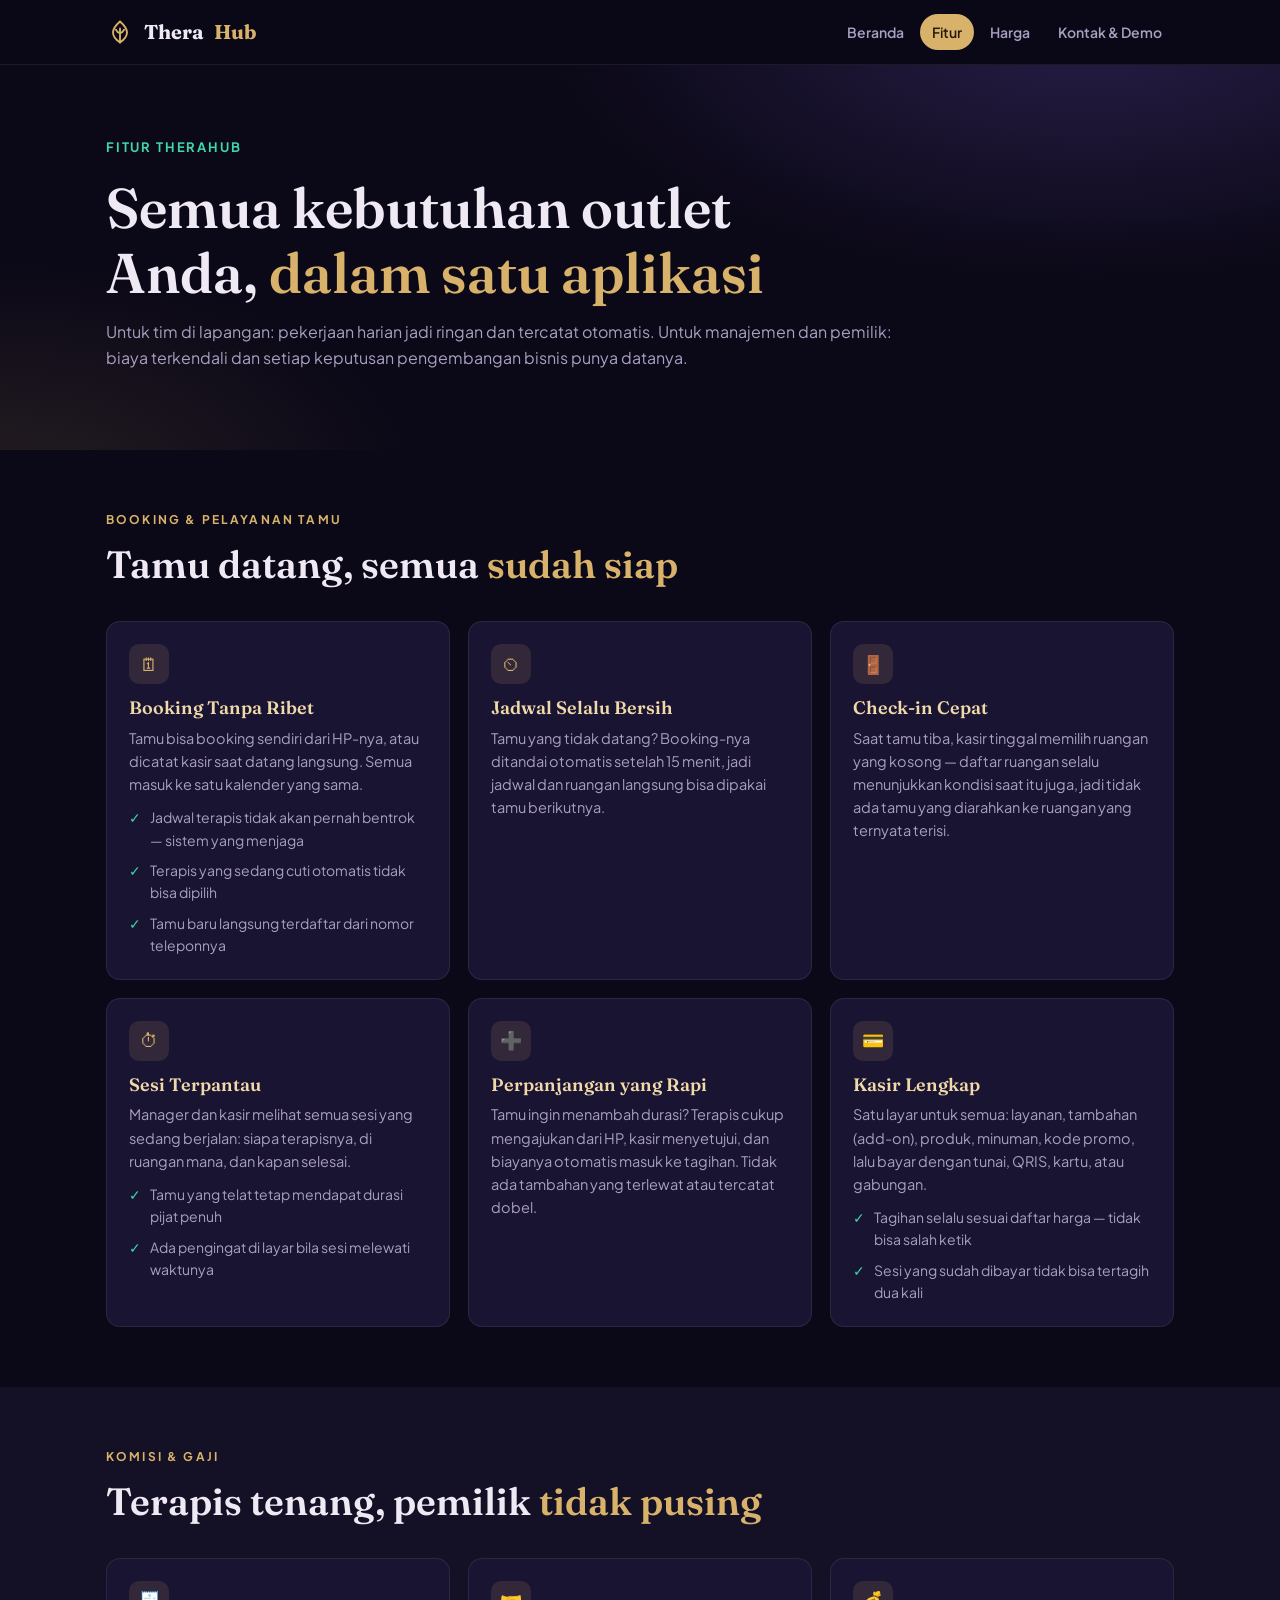
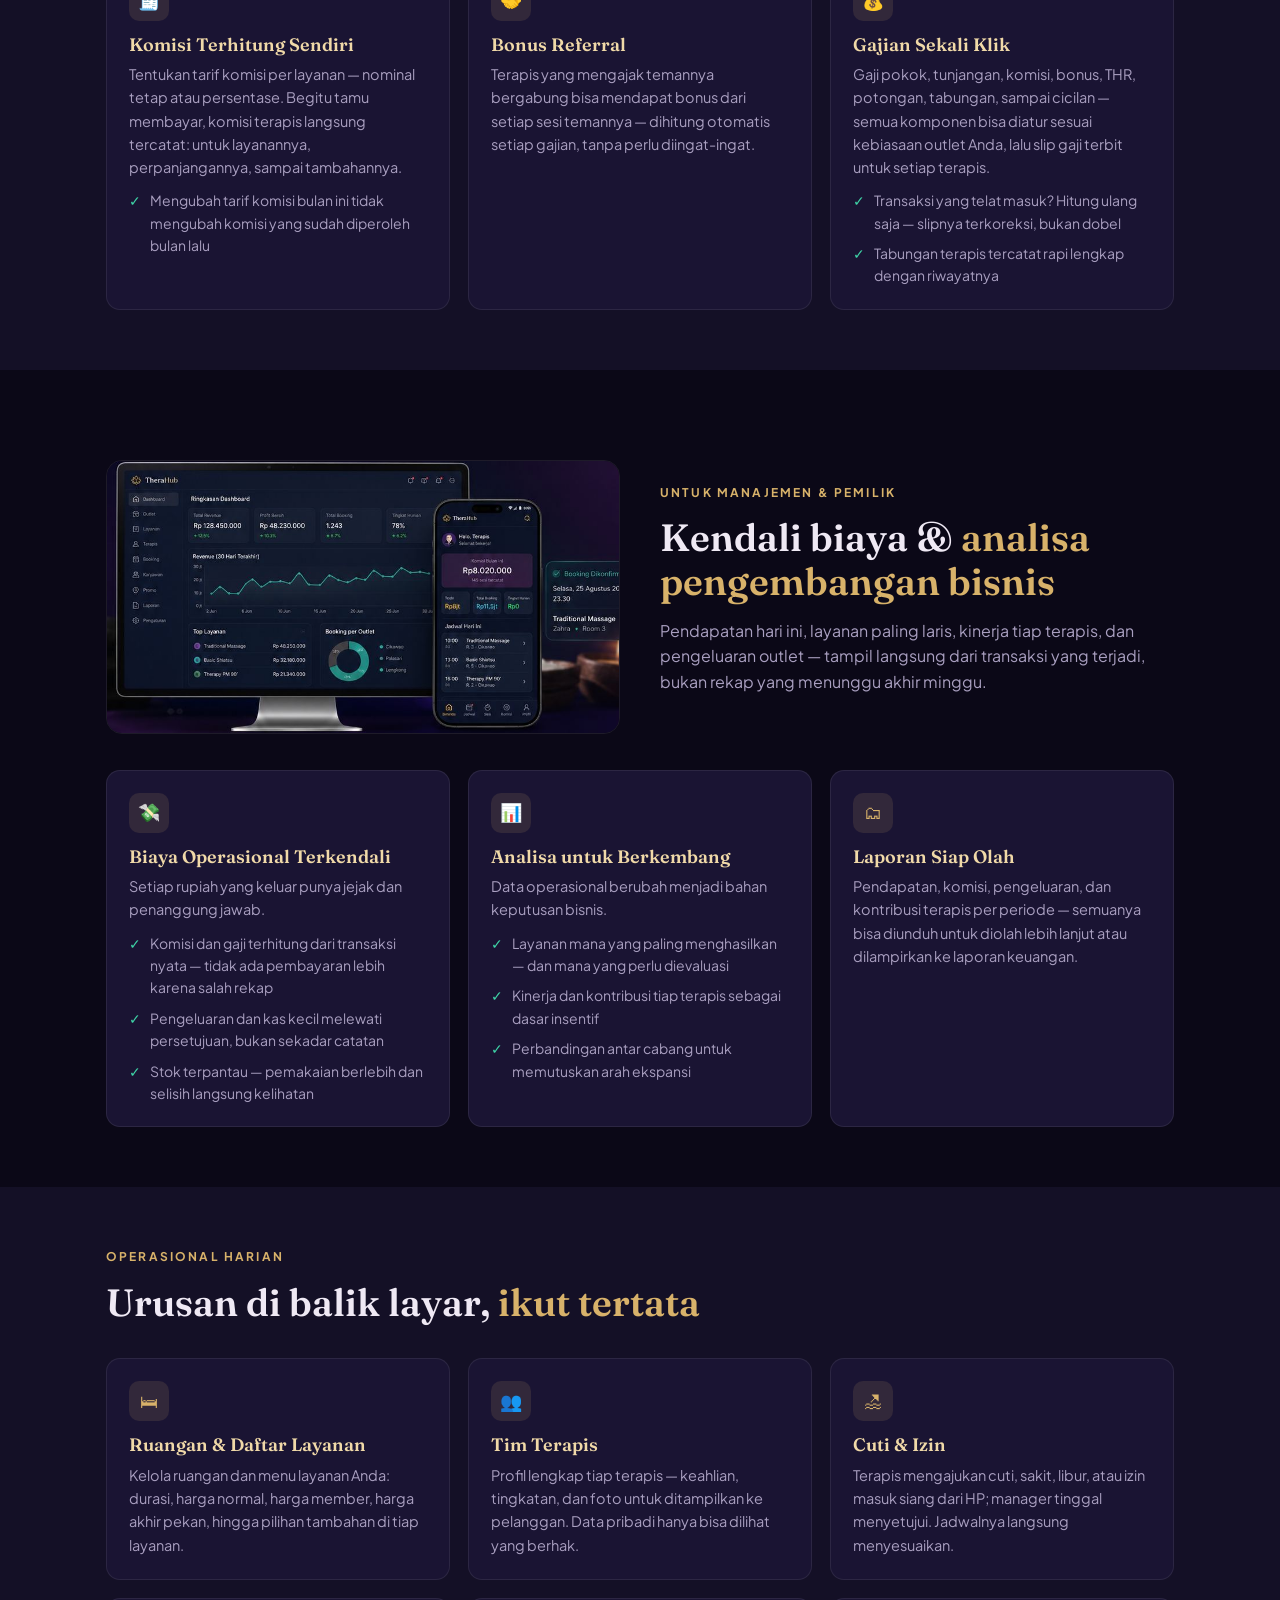
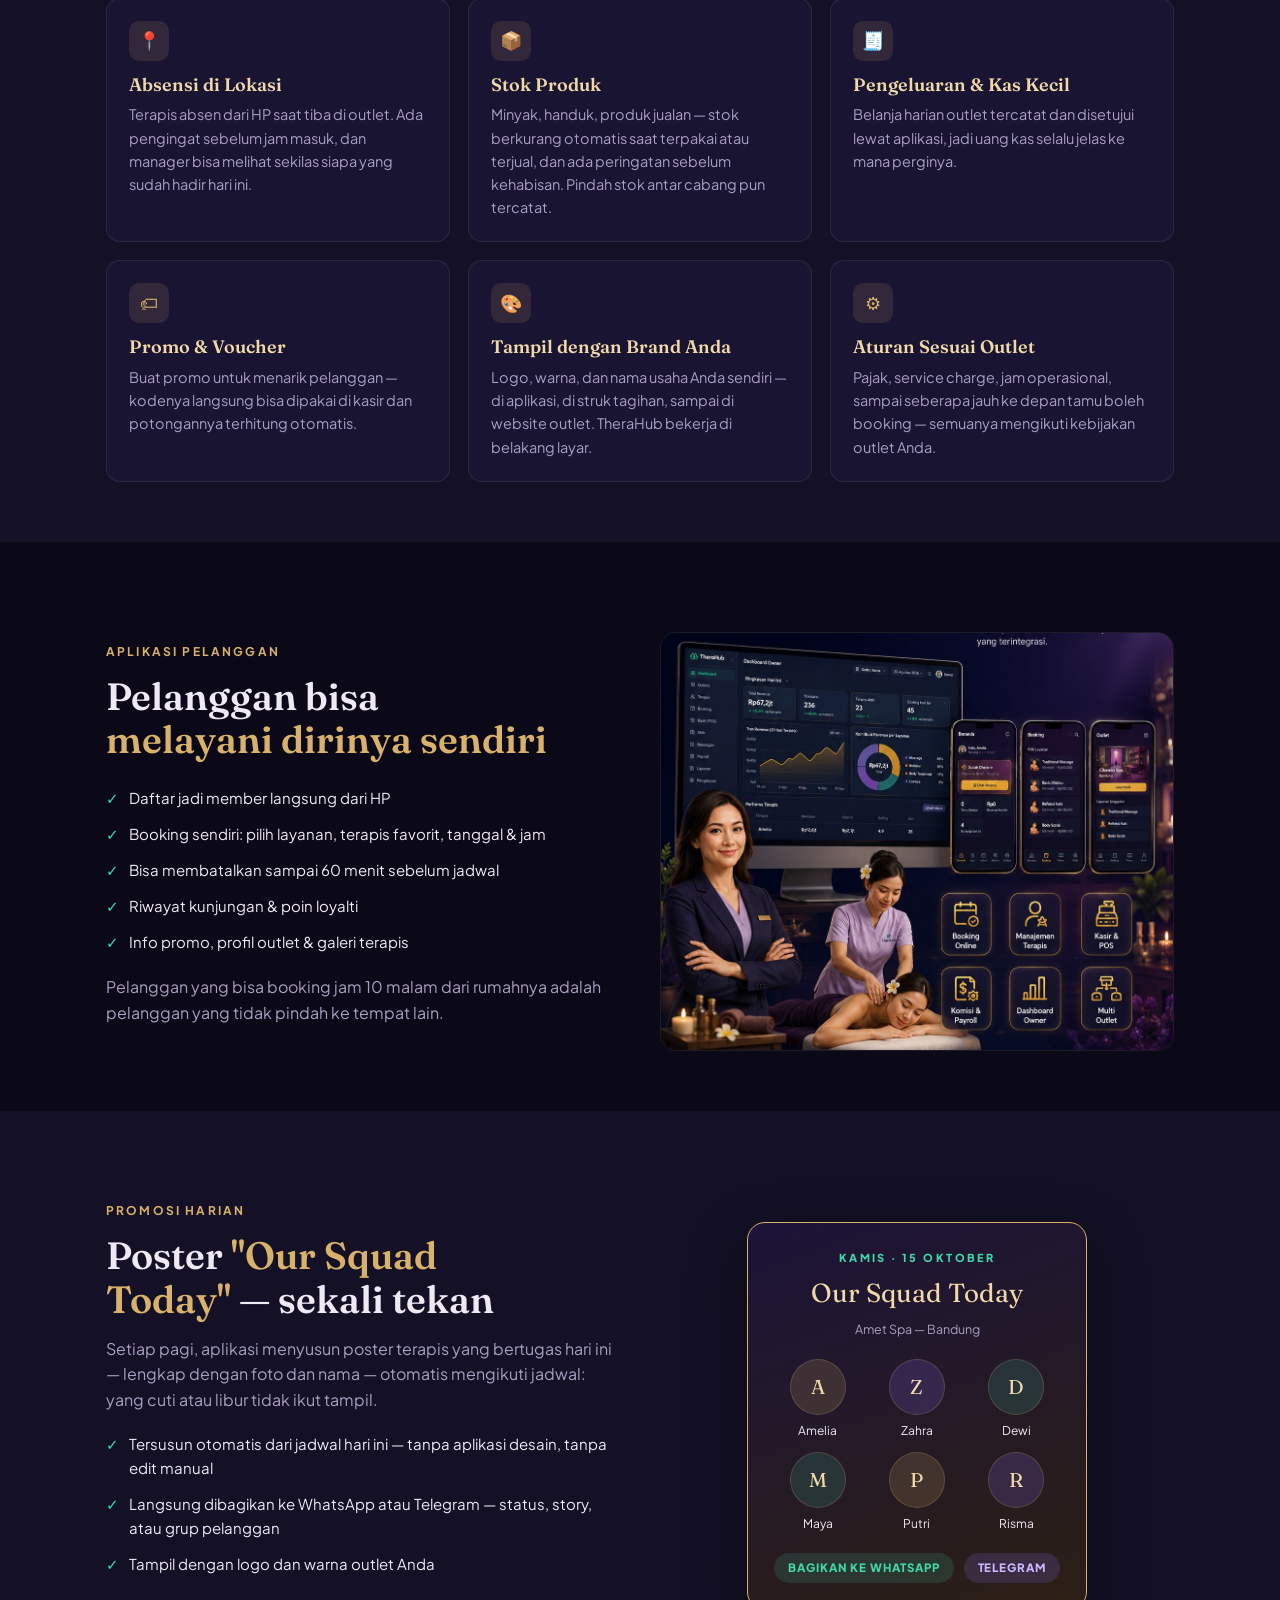
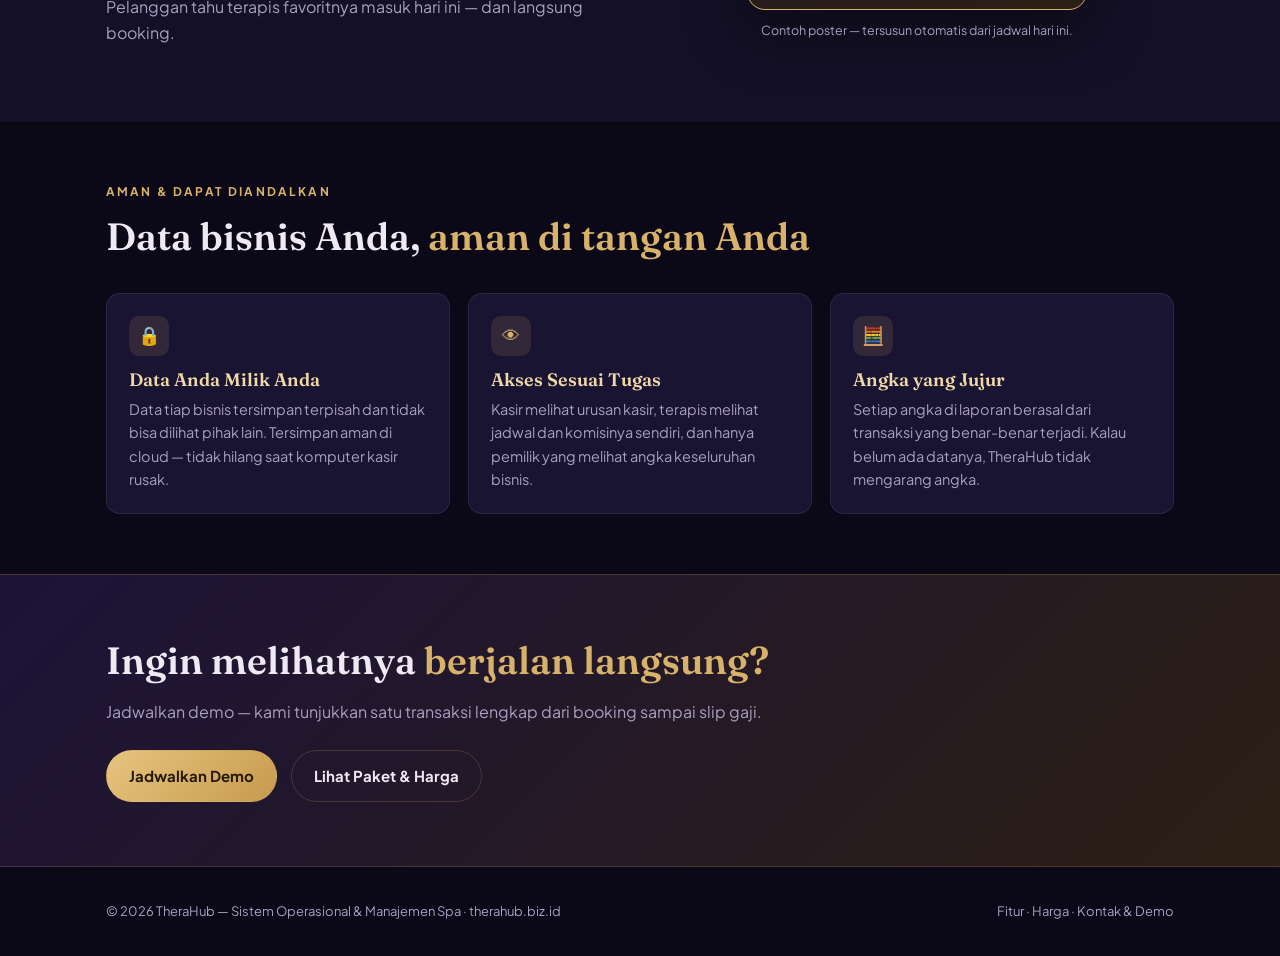
==== fitur.html @ ee3ef6aa "Website marketing TheraHub" ====
<!doctype html>
<html lang="id">
<head>
<meta charset="utf-8">
<meta name="viewport" content="width=device-width, initial-scale=1, viewport-fit=cover">
<title>Fitur — TheraHub</title>
<link rel="stylesheet" href="https://fonts.googleapis.com/css2?family=Fraunces:opsz,wght@9..144,400;9..144,600;9..144,700&family=Plus+Jakarta+Sans:wght@400;500;600;700;800&display=swap">
<link rel="stylesheet" href="styles.css">
</head>
<body>

<nav class="site"><div class="in">
  <a class="logo" href="index.html"><svg viewBox="0 0 24 24" fill="none" stroke="#d8b26a" stroke-width="1.6" stroke-linecap="round" aria-hidden="true"><path d="M12 21c-4-2.6-6-5.4-6-8.5C6 9 8 6.5 12 3c4 3.5 6 6 6 9.5 0 3.1-2 5.9-6 8.5z"/><path d="M12 21V9"/><path d="M12 13c-1.6-.4-2.8-1.4-3.5-3M12 13c1.6-.4 2.8-1.4 3.5-3"/></svg>Thera<b>Hub</b></a>
  <span class="links">
    <a href="index.html">Beranda</a>
    <a href="fitur.html" class="on">Fitur</a>
    <a href="harga.html">Harga</a>
    <a href="kontak.html">Kontak &amp; Demo</a>
  </span>
</div></nav>

<header class="hero band"><div class="in">
  <div class="tag">Fitur TheraHub</div>
  <h1>Semua kebutuhan outlet Anda, <em>dalam satu aplikasi</em></h1>
  <p class="lead">Untuk tim di lapangan: pekerjaan harian jadi ringan dan tercatat otomatis. Untuk manajemen dan pemilik: biaya terkendali dan setiap keputusan pengembangan bisnis punya datanya.</p>
</div></header>

<section class="band"><div class="in">
  <div class="eyebrow">Booking &amp; Pelayanan Tamu</div>
  <h2>Tamu datang, semua <em>sudah siap</em></h2>
  <div class="grid-3">
    <div class="feat"><div class="ic">🗓</div><h3>Booking Tanpa Ribet</h3>
      <p>Tamu bisa booking sendiri dari HP-nya, atau dicatat kasir saat datang langsung. Semua masuk ke satu kalender yang sama.</p>
      <ul>
        <li>Jadwal terapis tidak akan pernah bentrok — sistem yang menjaga</li>
        <li>Terapis yang sedang cuti otomatis tidak bisa dipilih</li>
        <li>Tamu baru langsung terdaftar dari nomor teleponnya</li>
      </ul>
    </div>
    <div class="feat"><div class="ic">⏲</div><h3>Jadwal Selalu Bersih</h3>
      <p>Tamu yang tidak datang? Booking-nya ditandai otomatis setelah 15 menit, jadi jadwal dan ruangan langsung bisa dipakai tamu berikutnya.</p>
    </div>
    <div class="feat"><div class="ic">🚪</div><h3>Check-in Cepat</h3>
      <p>Saat tamu tiba, kasir tinggal memilih ruangan yang kosong — daftar ruangan selalu menunjukkan kondisi saat itu juga, jadi tidak ada tamu yang diarahkan ke ruangan yang ternyata terisi.</p>
    </div>
    <div class="feat"><div class="ic">⏱</div><h3>Sesi Terpantau</h3>
      <p>Manager dan kasir melihat semua sesi yang sedang berjalan: siapa terapisnya, di ruangan mana, dan kapan selesai.</p>
      <ul>
        <li>Tamu yang telat tetap mendapat durasi pijat penuh</li>
        <li>Ada pengingat di layar bila sesi melewati waktunya</li>
      </ul>
    </div>
    <div class="feat"><div class="ic">➕</div><h3>Perpanjangan yang Rapi</h3>
      <p>Tamu ingin menambah durasi? Terapis cukup mengajukan dari HP, kasir menyetujui, dan biayanya otomatis masuk ke tagihan. Tidak ada tambahan yang terlewat atau tercatat dobel.</p>
    </div>
    <div class="feat"><div class="ic">💳</div><h3>Kasir Lengkap</h3>
      <p>Satu layar untuk semua: layanan, tambahan (add-on), produk, minuman, kode promo, lalu bayar dengan tunai, QRIS, kartu, atau gabungan.</p>
      <ul>
        <li>Tagihan selalu sesuai daftar harga — tidak bisa salah ketik</li>
        <li>Sesi yang sudah dibayar tidak bisa tertagih dua kali</li>
      </ul>
    </div>
  </div>
</div></section>

<section class="band alt"><div class="in">
  <div class="eyebrow">Komisi &amp; Gaji</div>
  <h2>Terapis tenang, pemilik <em>tidak pusing</em></h2>
  <div class="grid-3">
    <div class="feat"><div class="ic">🧾</div><h3>Komisi Terhitung Sendiri</h3>
      <p>Tentukan tarif komisi per layanan — nominal tetap atau persentase. Begitu tamu membayar, komisi terapis langsung tercatat: untuk layanannya, perpanjangannya, sampai tambahannya.</p>
      <ul><li>Mengubah tarif komisi bulan ini tidak mengubah komisi yang sudah diperoleh bulan lalu</li></ul>
    </div>
    <div class="feat"><div class="ic">🤝</div><h3>Bonus Referral</h3>
      <p>Terapis yang mengajak temannya bergabung bisa mendapat bonus dari setiap sesi temannya — dihitung otomatis setiap gajian, tanpa perlu diingat-ingat.</p>
    </div>
    <div class="feat"><div class="ic">💰</div><h3>Gajian Sekali Klik</h3>
      <p>Gaji pokok, tunjangan, komisi, bonus, THR, potongan, tabungan, sampai cicilan — semua komponen bisa diatur sesuai kebiasaan outlet Anda, lalu slip gaji terbit untuk setiap terapis.</p>
      <ul>
        <li>Transaksi yang telat masuk? Hitung ulang saja — slipnya terkoreksi, bukan dobel</li>
        <li>Tabungan terapis tercatat rapi lengkap dengan riwayatnya</li>
      </ul>
    </div>
  </div>
</div></section>

<section class="band"><div class="in">
  <div class="split">
    <div class="media"><img src="img/dashboard-mock.jpg" alt="Dashboard TheraHub: total revenue, profit bersih, tren 30 hari, top layanan, dan booking per outlet"></div>
    <div>
      <div class="eyebrow">Untuk Manajemen &amp; Pemilik</div>
      <h2>Kendali biaya &amp; <em>analisa pengembangan bisnis</em></h2>
      <p class="lead">Pendapatan hari ini, layanan paling laris, kinerja tiap terapis, dan pengeluaran outlet — tampil langsung dari transaksi yang terjadi, bukan rekap yang menunggu akhir minggu.</p>
    </div>
  </div>
  <div class="grid-3" style="margin-top:36px">
    <div class="feat"><div class="ic">💸</div><h3>Biaya Operasional Terkendali</h3>
      <p>Setiap rupiah yang keluar punya jejak dan penanggung jawab.</p>
      <ul>
        <li>Komisi dan gaji terhitung dari transaksi nyata — tidak ada pembayaran lebih karena salah rekap</li>
        <li>Pengeluaran dan kas kecil melewati persetujuan, bukan sekadar catatan</li>
        <li>Stok terpantau — pemakaian berlebih dan selisih langsung kelihatan</li>
      </ul>
    </div>
    <div class="feat"><div class="ic">📊</div><h3>Analisa untuk Berkembang</h3>
      <p>Data operasional berubah menjadi bahan keputusan bisnis.</p>
      <ul>
        <li>Layanan mana yang paling menghasilkan — dan mana yang perlu dievaluasi</li>
        <li>Kinerja dan kontribusi tiap terapis sebagai dasar insentif</li>
        <li>Perbandingan antar cabang untuk memutuskan arah ekspansi</li>
      </ul>
    </div>
    <div class="feat"><div class="ic">🗂</div><h3>Laporan Siap Olah</h3>
      <p>Pendapatan, komisi, pengeluaran, dan kontribusi terapis per periode — semuanya bisa diunduh untuk diolah lebih lanjut atau dilampirkan ke laporan keuangan.</p>
    </div>
  </div>
</div></section>

<section class="band alt"><div class="in">
  <div class="eyebrow">Operasional Harian</div>
  <h2>Urusan di balik layar, <em>ikut tertata</em></h2>
  <div class="grid-3">
    <div class="feat"><div class="ic">🛏</div><h3>Ruangan &amp; Daftar Layanan</h3>
      <p>Kelola ruangan dan menu layanan Anda: durasi, harga normal, harga member, harga akhir pekan, hingga pilihan tambahan di tiap layanan.</p>
    </div>
    <div class="feat"><div class="ic">👥</div><h3>Tim Terapis</h3>
      <p>Profil lengkap tiap terapis — keahlian, tingkatan, dan foto untuk ditampilkan ke pelanggan. Data pribadi hanya bisa dilihat yang berhak.</p>
    </div>
    <div class="feat"><div class="ic">🏖</div><h3>Cuti &amp; Izin</h3>
      <p>Terapis mengajukan cuti, sakit, libur, atau izin masuk siang dari HP; manager tinggal menyetujui. Jadwalnya langsung menyesuaikan.</p>
    </div>
    <div class="feat"><div class="ic">📍</div><h3>Absensi di Lokasi</h3>
      <p>Terapis absen dari HP saat tiba di outlet. Ada pengingat sebelum jam masuk, dan manager bisa melihat sekilas siapa yang sudah hadir hari ini.</p>
    </div>
    <div class="feat"><div class="ic">📦</div><h3>Stok Produk</h3>
      <p>Minyak, handuk, produk jualan — stok berkurang otomatis saat terpakai atau terjual, dan ada peringatan sebelum kehabisan. Pindah stok antar cabang pun tercatat.</p>
    </div>
    <div class="feat"><div class="ic">🧾</div><h3>Pengeluaran &amp; Kas Kecil</h3>
      <p>Belanja harian outlet tercatat dan disetujui lewat aplikasi, jadi uang kas selalu jelas ke mana perginya.</p>
    </div>
    <div class="feat"><div class="ic">🏷</div><h3>Promo &amp; Voucher</h3>
      <p>Buat promo untuk menarik pelanggan — kodenya langsung bisa dipakai di kasir dan potongannya terhitung otomatis.</p>
    </div>
    <div class="feat"><div class="ic">🎨</div><h3>Tampil dengan Brand Anda</h3>
      <p>Logo, warna, dan nama usaha Anda sendiri — di aplikasi, di struk tagihan, sampai di website outlet. TheraHub bekerja di belakang layar.</p>
    </div>
    <div class="feat"><div class="ic">⚙️</div><h3>Aturan Sesuai Outlet</h3>
      <p>Pajak, service charge, jam operasional, sampai seberapa jauh ke depan tamu boleh booking — semuanya mengikuti kebijakan outlet Anda.</p>
    </div>
  </div>
</div></section>

<section class="band"><div class="in">
  <div class="split">
    <div>
      <div class="eyebrow">Aplikasi Pelanggan</div>
      <h2>Pelanggan bisa <em>melayani dirinya sendiri</em></h2>
      <ul style="list-style:none;margin:24px 0 0;padding:0;display:flex;flex-direction:column;gap:12px;font-size:15px">
        <li style="display:flex;gap:10px"><span style="color:var(--teal);font-weight:800">✓</span>Daftar jadi member langsung dari HP</li>
        <li style="display:flex;gap:10px"><span style="color:var(--teal);font-weight:800">✓</span>Booking sendiri: pilih layanan, terapis favorit, tanggal &amp; jam</li>
        <li style="display:flex;gap:10px"><span style="color:var(--teal);font-weight:800">✓</span>Bisa membatalkan sampai 60 menit sebelum jadwal</li>
        <li style="display:flex;gap:10px"><span style="color:var(--teal);font-weight:800">✓</span>Riwayat kunjungan &amp; poin loyalti</li>
        <li style="display:flex;gap:10px"><span style="color:var(--teal);font-weight:800">✓</span>Info promo, profil outlet &amp; galeri terapis</li>
      </ul>
      <p class="lead" style="margin-top:20px">Pelanggan yang bisa booking jam 10 malam dari rumahnya adalah pelanggan yang tidak pindah ke tempat lain.</p>
    </div>
    <div class="media"><img src="img/hero-team.jpg" alt="Aplikasi pelanggan TheraHub di tiga ponsel: beranda, pilih layanan, dan profil outlet"></div>
  </div>
</div></section>

<section class="band alt"><div class="in">
  <div class="split">
    <div>
      <div class="eyebrow">Promosi Harian</div>
      <h2>Poster <em>"Our Squad Today"</em> — sekali tekan</h2>
      <p class="lead">Setiap pagi, aplikasi menyusun poster terapis yang bertugas hari ini — lengkap dengan foto dan nama — otomatis mengikuti jadwal: yang cuti atau libur tidak ikut tampil.</p>
      <ul style="list-style:none;margin:20px 0 0;padding:0;display:flex;flex-direction:column;gap:12px;font-size:15px">
        <li style="display:flex;gap:10px"><span style="color:var(--teal);font-weight:800">✓</span>Tersusun otomatis dari jadwal hari ini — tanpa aplikasi desain, tanpa edit manual</li>
        <li style="display:flex;gap:10px"><span style="color:var(--teal);font-weight:800">✓</span>Langsung dibagikan ke WhatsApp atau Telegram — status, story, atau grup pelanggan</li>
        <li style="display:flex;gap:10px"><span style="color:var(--teal);font-weight:800">✓</span>Tampil dengan logo dan warna outlet Anda</li>
      </ul>
      <p class="lead" style="margin-top:18px">Pelanggan tahu terapis favoritnya masuk hari ini — dan langsung booking.</p>
    </div>
    <div class="media">
      <div style="background:linear-gradient(160deg,#1c1338,#2c1f14);border:1px solid var(--gold);border-radius:18px;padding:26px;max-width:340px;margin-inline:auto;box-shadow:0 20px 60px rgba(0,0,0,.45)">
        <div style="text-align:center">
          <div style="font-size:11px;letter-spacing:.22em;text-transform:uppercase;color:var(--teal);font-weight:800">Kamis · 15 Oktober</div>
          <div style="font-family:var(--display);font-size:26px;color:var(--gold-soft);margin-top:6px">Our Squad Today</div>
          <div style="font-size:12.5px;color:var(--muted);margin-top:4px">Amet Spa — Bandung</div>
        </div>
        <div style="display:grid;grid-template-columns:repeat(3,1fr);gap:12px;margin-top:20px;text-align:center">
          <div><div style="width:56px;height:56px;border-radius:50%;margin:0 auto;display:grid;place-items:center;background:rgba(216,178,106,.16);color:var(--gold-soft);font-family:var(--display);font-size:20px;border:1px solid var(--line)">A</div><div style="font-size:12px;margin-top:6px">Amelia</div></div>
          <div><div style="width:56px;height:56px;border-radius:50%;margin:0 auto;display:grid;place-items:center;background:rgba(139,108,240,.18);color:var(--gold-soft);font-family:var(--display);font-size:20px;border:1px solid var(--line)">Z</div><div style="font-size:12px;margin-top:6px">Zahra</div></div>
          <div><div style="width:56px;height:56px;border-radius:50%;margin:0 auto;display:grid;place-items:center;background:rgba(63,214,168,.14);color:var(--gold-soft);font-family:var(--display);font-size:20px;border:1px solid var(--line)">D</div><div style="font-size:12px;margin-top:6px">Dewi</div></div>
          <div><div style="width:56px;height:56px;border-radius:50%;margin:0 auto;display:grid;place-items:center;background:rgba(63,214,168,.14);color:var(--gold-soft);font-family:var(--display);font-size:20px;border:1px solid var(--line)">M</div><div style="font-size:12px;margin-top:6px">Maya</div></div>
          <div><div style="width:56px;height:56px;border-radius:50%;margin:0 auto;display:grid;place-items:center;background:rgba(216,178,106,.16);color:var(--gold-soft);font-family:var(--display);font-size:20px;border:1px solid var(--line)">P</div><div style="font-size:12px;margin-top:6px">Putri</div></div>
          <div><div style="width:56px;height:56px;border-radius:50%;margin:0 auto;display:grid;place-items:center;background:rgba(139,108,240,.18);color:var(--gold-soft);font-family:var(--display);font-size:20px;border:1px solid var(--line)">R</div><div style="font-size:12px;margin-top:6px">Risma</div></div>
        </div>
        <div style="display:flex;justify-content:center;gap:10px;margin-top:20px">
          <span style="font-size:11.5px;font-weight:800;letter-spacing:.08em;text-transform:uppercase;padding:6px 14px;border-radius:999px;background:rgba(63,214,168,.14);color:var(--teal)">Bagikan ke WhatsApp</span>
          <span style="font-size:11.5px;font-weight:800;letter-spacing:.08em;text-transform:uppercase;padding:6px 14px;border-radius:999px;background:rgba(139,108,240,.18);color:#c9b8ff">Telegram</span>
        </div>
      </div>
      <div class="shot-cap">Contoh poster — tersusun otomatis dari jadwal hari ini.</div>
    </div>
  </div>
</div></section>

<section class="band"><div class="in">
  <div class="eyebrow">Aman &amp; Dapat Diandalkan</div>
  <h2>Data bisnis Anda, <em>aman di tangan Anda</em></h2>
  <div class="grid-3">
    <div class="feat"><div class="ic">🔒</div><h3>Data Anda Milik Anda</h3><p>Data tiap bisnis tersimpan terpisah dan tidak bisa dilihat pihak lain. Tersimpan aman di cloud — tidak hilang saat komputer kasir rusak.</p></div>
    <div class="feat"><div class="ic">👁</div><h3>Akses Sesuai Tugas</h3><p>Kasir melihat urusan kasir, terapis melihat jadwal dan komisinya sendiri, dan hanya pemilik yang melihat angka keseluruhan bisnis.</p></div>
    <div class="feat"><div class="ic">🧮</div><h3>Angka yang Jujur</h3><p>Setiap angka di laporan berasal dari transaksi yang benar-benar terjadi. Kalau belum ada datanya, TheraHub tidak mengarang angka.</p></div>
  </div>
</div></section>

<section class="final band"><div class="in">
  <h2>Ingin melihatnya <em>berjalan langsung?</em></h2>
  <p>Jadwalkan demo — kami tunjukkan satu transaksi lengkap dari booking sampai slip gaji.</p>
  <div class="cta" style="display:flex;gap:14px;flex-wrap:wrap;margin-top:26px">
    <a class="btn btn-gold" href="kontak.html" data-wa="Halo%20TheraHub%2C%20saya%20mau%20jadwalkan%20demo.">Jadwalkan Demo</a>
    <a class="btn btn-ghost" href="harga.html">Lihat Paket &amp; Harga</a>
  </div>
</div></section>

<footer class="site band"><div class="in">
  <span>© 2026 TheraHub — Sistem Operasional &amp; Manajemen Spa · therahub.biz.id</span>
  <span><a href="fitur.html">Fitur</a> · <a href="harga.html">Harga</a> · <a href="kontak.html">Kontak &amp; Demo</a></span>
</div></footer>

<script src="site.js"></script>
</body>
</html>
---- styles.css ----
/* TheraHub — dark spa-night theme, gold display, teal confirmations. Single committed dark look. */
:root{
  --bg:#0b0817; --bg-2:#141026; --card:#1a1433; --card-2:#211a40;
  --line:rgba(201,170,106,.22); --line-soft:rgba(255,255,255,.08);
  --fg:#efe9f4; --muted:#a99fc0;
  --gold:#d8b26a; --gold-soft:#f0d9a8; --teal:#3fd6a8; --violet:#8b6cf0;
  --warn:#e8b949; --todo:#9a8fb8;
  --display:'Fraunces',Georgia,'Times New Roman',serif;
  --body:'Plus Jakarta Sans','Segoe UI',system-ui,-apple-system,sans-serif;
  color-scheme:dark;
}
*{box-sizing:border-box}
body{margin:0;background:var(--bg);color:var(--fg);font-family:var(--body);font-size:16px;line-height:1.6}
img{max-width:100%}
.band{width:100%}
.band>.in{max-width:1100px;margin:0 auto;
  padding-left:max(16px,env(safe-area-inset-left,0px));
  padding-right:max(16px,env(safe-area-inset-right,0px));
  padding-block:60px}
h1,h2,h3,h4{font-family:var(--display);line-height:1.15;text-wrap:balance;margin:0;font-weight:600}
h1{font-size:clamp(34px,5.5vw,56px)}
h2{font-size:clamp(26px,4vw,38px)}
h2 em,h1 em{font-style:normal;color:var(--gold)}
.eyebrow{font-size:12px;letter-spacing:.18em;text-transform:uppercase;color:var(--gold);font-weight:700;margin-bottom:14px}
.lead{color:var(--muted);max-width:66ch;margin-top:14px}
a{color:var(--gold-soft)}
.btn{display:inline-flex;align-items:center;gap:8px;padding:13px 22px;border-radius:999px;font-weight:700;font-size:15px;text-decoration:none;border:1px solid transparent;cursor:pointer}
.btn-gold{background:linear-gradient(135deg,#e6c47f,#c79a4e);color:#241a06}
.btn-ghost{border-color:var(--line);color:var(--fg);background:transparent}
.btn-ghost:hover{border-color:var(--gold)}
:focus-visible{outline:2px solid var(--teal);outline-offset:2px}

/* nav */
nav.site{position:sticky;top:env(safe-area-inset-top,0px);z-index:20;background:rgba(11,8,23,.88);backdrop-filter:blur(10px);border-bottom:1px solid var(--line-soft)}
nav.site .in{max-width:1100px;margin:0 auto;display:flex;align-items:center;gap:22px;
  padding-left:max(16px,env(safe-area-inset-left,0px));padding-right:max(16px,env(safe-area-inset-right,0px));padding-block:14px}
.logo{display:flex;align-items:center;gap:10px;font-family:var(--display);font-weight:700;font-size:20px;color:var(--fg);text-decoration:none}
.logo svg{width:28px;height:28px}
.logo b{color:var(--gold)}
nav.site .links{margin-left:auto;display:flex;gap:4px;flex-wrap:wrap}
nav.site .links a{color:var(--muted);text-decoration:none;font-size:14px;font-weight:600;padding:7px 12px;border-radius:999px}
nav.site .links a:hover{color:var(--gold-soft)}
nav.site .links a.on{color:#241a06;background:var(--gold)}

/* hero */
.hero{background:
  radial-gradient(900px 420px at 85% -10%, rgba(139,108,240,.22), transparent 60%),
  radial-gradient(700px 380px at 0% 110%, rgba(216,178,106,.12), transparent 60%),
  var(--bg)}
.hero .in{padding-block:72px 64px}
.hero .tag{font-size:13px;letter-spacing:.14em;text-transform:uppercase;color:var(--teal);font-weight:700;margin-bottom:18px}
.hero .cta{display:flex;gap:14px;flex-wrap:wrap;margin-top:28px}
.hero-grid{display:grid;grid-template-columns:1.05fr .95fr;gap:44px;align-items:center}
@media (max-width:860px){.hero-grid{grid-template-columns:1fr}}
.shot-frame{border:1px solid var(--line);border-radius:18px;overflow:hidden;box-shadow:0 30px 80px rgba(0,0,0,.5);min-width:0}
.shot-frame img{display:block;width:100%}
.shot-cap{font-size:12.5px;color:var(--muted);margin-top:10px;text-align:center}

/* promo ribbon */
.promo{background:linear-gradient(90deg,#2a1c4d,#3a2b14);border-block:1px solid var(--line)}
.promo .in{padding-block:26px;display:flex;gap:18px;align-items:center;flex-wrap:wrap}
.promo .badge{flex:0 0 auto;background:var(--gold);color:#241a06;font-weight:800;font-size:12px;letter-spacing:.12em;text-transform:uppercase;padding:8px 14px;border-radius:999px}
.promo p{margin:0;font-size:15px}
.promo b{color:var(--gold-soft)}

/* grids & cards */
.grid{display:grid;grid-template-columns:repeat(auto-fit,minmax(250px,1fr));gap:18px;margin-top:34px}
.grid-3{display:grid;grid-template-columns:repeat(auto-fit,minmax(280px,1fr));gap:18px;margin-top:34px}
.feat{background:var(--card);border:1px solid var(--line-soft);border-radius:14px;padding:22px;min-width:0}
.feat .ic{width:40px;height:40px;border-radius:10px;display:grid;place-items:center;background:rgba(216,178,106,.12);color:var(--gold);margin-bottom:14px;font-size:18px}
.feat h3{font-size:18px;margin-bottom:8px;color:var(--gold-soft)}
.feat p{margin:0;color:var(--muted);font-size:14.5px}
.feat ul{margin:10px 0 0;padding:0;list-style:none;display:flex;flex-direction:column;gap:8px;font-size:14px;color:var(--muted)}
.feat ul li{display:flex;gap:9px;align-items:flex-start}
.feat ul li::before{content:"✓";color:var(--teal);font-weight:800;flex:0 0 auto}

/* split media section */
.split{display:grid;grid-template-columns:1fr 1fr;gap:40px;align-items:center;margin-top:30px}
.split.rev>.media{order:-1}
@media (max-width:820px){.split{grid-template-columns:1fr}.split.rev>.media{order:0}}
.split .media{min-width:0}
.split .media img{display:block;width:100%;border-radius:16px;border:1px solid var(--line-soft)}

/* flow */
.flow{display:grid;grid-template-columns:repeat(auto-fit,minmax(150px,1fr));gap:10px;margin-top:34px}
.step{background:var(--card);border:1px solid var(--line-soft);border-radius:12px;padding:16px;min-width:0}
.step .n{font-family:var(--display);color:var(--teal);font-size:22px;font-weight:600}
.step h3{font-size:15px;margin-top:6px}
.step p{margin:6px 0 0;font-size:13px;color:var(--muted)}

/* roles table */
.roles{display:grid;grid-template-columns:repeat(auto-fit,minmax(230px,1fr));gap:14px;margin-top:30px}
.role{background:var(--card);border:1px solid var(--line-soft);border-radius:12px;padding:18px;min-width:0}
.role .dev{font-size:11px;letter-spacing:.12em;text-transform:uppercase;color:var(--teal);font-weight:800}
.role h3{font-size:17px;margin-top:6px;color:var(--gold-soft)}
.role p{margin:8px 0 0;font-size:13.5px;color:var(--muted)}

/* status chips */
.chip{display:inline-block;font-size:11px;font-weight:800;letter-spacing:.08em;text-transform:uppercase;padding:4px 10px;border-radius:999px}
.chip.live{background:rgba(63,214,168,.14);color:var(--teal)}
.chip.soon{background:rgba(154,143,184,.16);color:var(--todo)}

/* pricing */
.toggle{display:inline-flex;border:1px solid var(--line);border-radius:999px;padding:4px;margin-top:26px;background:var(--bg)}
.toggle button{border:0;background:transparent;color:var(--muted);font:inherit;font-weight:700;font-size:14px;padding:9px 20px;border-radius:999px;cursor:pointer}
.toggle button.on{background:var(--gold);color:#241a06}
.save-note{font-size:13px;color:var(--teal);font-weight:600;margin-top:10px}
.plans{display:grid;grid-template-columns:repeat(auto-fit,minmax(280px,1fr));gap:20px;margin-top:34px;align-items:start}
.plan{background:var(--card);border:1px solid var(--line-soft);border-radius:18px;padding:28px;display:flex;flex-direction:column;min-width:0}
.plan.hot{background:var(--card-2);border:1px solid var(--gold);position:relative;box-shadow:0 20px 60px rgba(0,0,0,.4)}
.plan .pop{position:absolute;top:-13px;left:50%;transform:translateX(-50%);background:var(--gold);color:#241a06;font-size:11px;font-weight:800;letter-spacing:.14em;text-transform:uppercase;padding:6px 14px;border-radius:999px;white-space:nowrap}
.plan h3{font-size:24px}
.plan .for{color:var(--muted);font-size:13.5px;margin-top:6px;min-height:40px}
.plan .price{margin-top:18px;font-variant-numeric:tabular-nums}
.plan .price b{font-family:var(--display);font-size:34px;font-weight:600;color:var(--gold-soft)}
.plan .price span{color:var(--muted);font-size:13.5px}
.plan .sub{font-size:13px;color:var(--teal);margin-top:4px;min-height:20px}
.plan ul{list-style:none;margin:20px 0 0;padding:18px 0 0;border-top:1px solid var(--line-soft);display:flex;flex-direction:column;gap:10px;font-size:14px}
.plan ul li{display:flex;gap:10px;align-items:flex-start}
.plan ul li::before{content:"✓";color:var(--teal);font-weight:800;flex:0 0 auto}
.plan ul li.cap{color:var(--muted)}
.plan ul li.cap::before{content:"◆";color:var(--gold)}
.plan .btn{margin-top:24px;justify-content:center}
.fine{font-size:12.5px;color:var(--muted);margin-top:22px;max-width:78ch}

/* promo box + calc */
.oct{border:1px solid var(--gold);border-radius:18px;background:
  radial-gradient(600px 240px at 100% 0%, rgba(216,178,106,.15), transparent 60%), var(--card-2);
  padding:30px;margin-top:40px}
.oct .head{display:flex;gap:14px;align-items:center;flex-wrap:wrap}
.oct h3{font-size:24px;color:var(--gold-soft)}
.oct .tag-chip{background:rgba(63,214,168,.14);color:var(--teal);font-size:12px;font-weight:800;letter-spacing:.1em;text-transform:uppercase;padding:6px 12px;border-radius:999px}
.oct .cols{display:grid;grid-template-columns:repeat(auto-fit,minmax(260px,1fr));gap:24px;margin-top:20px}
.oct ul{list-style:none;margin:0;padding:0;display:flex;flex-direction:column;gap:10px;font-size:14.5px}
.oct ul li{display:flex;gap:10px}
.oct ul li::before{content:"★";color:var(--gold)}
.calc{background:var(--bg);border:1px solid var(--line-soft);border-radius:14px;padding:20px;min-width:0}
.calc h4{margin:0 0 12px;font-size:13px;letter-spacing:.12em;text-transform:uppercase;color:var(--muted);font-family:var(--body);font-weight:700}
.calc table{width:100%;border-collapse:collapse;font-size:14px;font-variant-numeric:tabular-nums}
.calc td{padding:7px 0;border-bottom:1px dashed var(--line-soft)}
.calc td:last-child{text-align:right;white-space:nowrap}
.calc tr.tot td{border-bottom:0;padding-top:12px;font-weight:800;color:var(--gold-soft);font-size:15px}
.calc tr.gain td{color:var(--teal);font-weight:700;border-bottom:0}

/* implementasi */
.impl{display:grid;grid-template-columns:repeat(auto-fit,minmax(240px,1fr));gap:18px;margin-top:34px}
.impl .it{background:var(--card);border:1px solid var(--line-soft);border-radius:14px;padding:22px;min-width:0}
.impl .it .p{font-family:var(--display);font-size:22px;color:var(--gold-soft);font-weight:600}
.impl .it h3{font-size:15px;margin-top:8px}
.impl .it p{margin:8px 0 0;font-size:13.5px;color:var(--muted)}
.impl .it .free{color:var(--teal)}

/* faq */
details{border:1px solid var(--line-soft);border-radius:12px;background:var(--card);margin-top:12px;padding:0 20px}
summary{cursor:pointer;font-weight:700;font-size:15px;padding:16px 0;list-style:none;display:flex;justify-content:space-between;gap:12px}
summary::after{content:"+";color:var(--gold);font-size:20px;flex:0 0 auto}
details[open] summary::after{content:"–"}
details p{margin:0 0 18px;color:var(--muted);font-size:14.5px}

/* gallery */
.gallery{display:grid;grid-template-columns:repeat(auto-fit,minmax(190px,1fr));gap:16px;margin-top:30px}
.gallery a{display:block;border:1px solid var(--line-soft);border-radius:12px;overflow:hidden;min-width:0}
.gallery a:hover{border-color:var(--gold)}
.gallery img{display:block;width:100%}
.gallery figcaption{font-size:12.5px;color:var(--muted);padding:10px 12px}
.gallery figure{margin:0}

/* cta + footer */
.final{background:linear-gradient(135deg,#1c1338,#2c1f14);border-block:1px solid var(--line)}
.final .in{padding-block:64px}
.final p{color:var(--muted);max-width:56ch}
footer.site .in{padding-block:34px;display:flex;gap:16px;flex-wrap:wrap;justify-content:space-between;color:var(--muted);font-size:13px}
footer.site a{color:var(--muted);text-decoration:none}
footer.site a:hover{color:var(--gold-soft)}
.alt{background:var(--bg-2)}
@media (prefers-reduced-motion:no-preference){
  .plan.hot{transition:transform .25s}
  .plan.hot:hover{transform:translateY(-4px)}
}
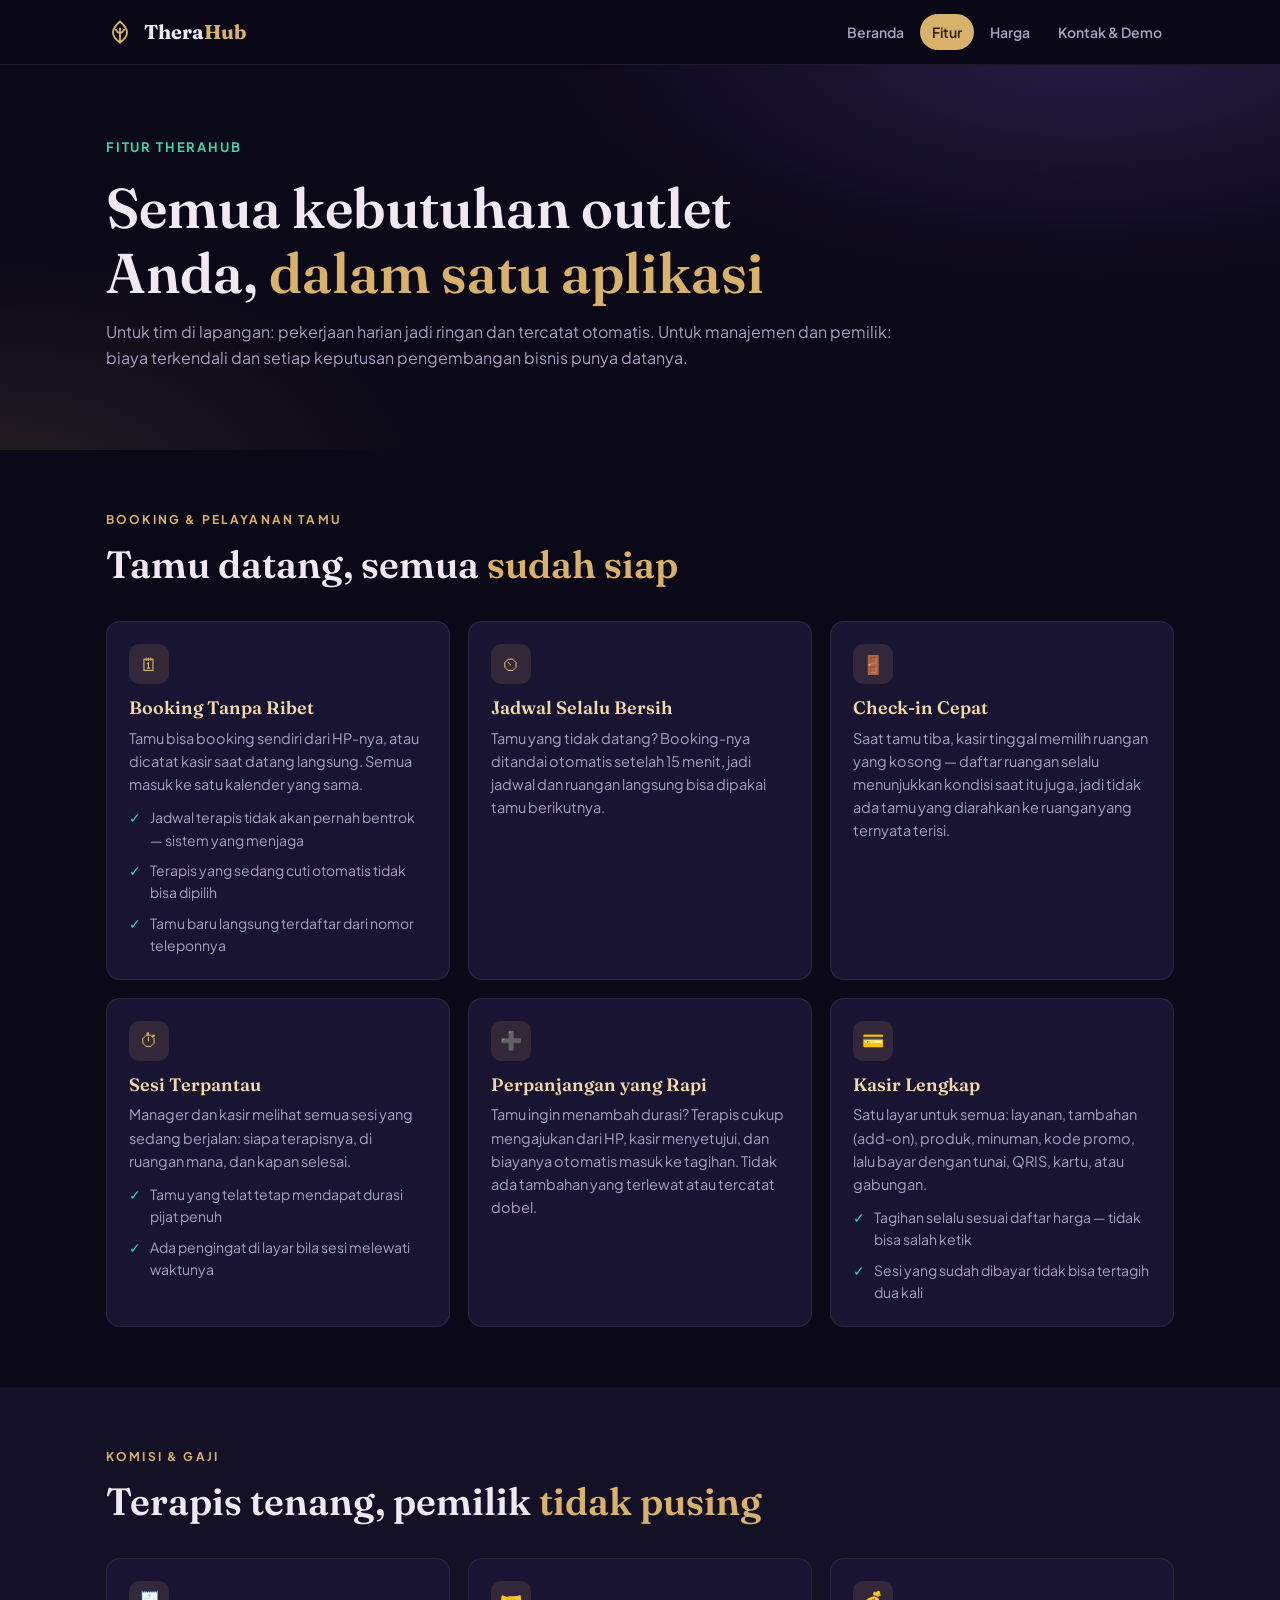
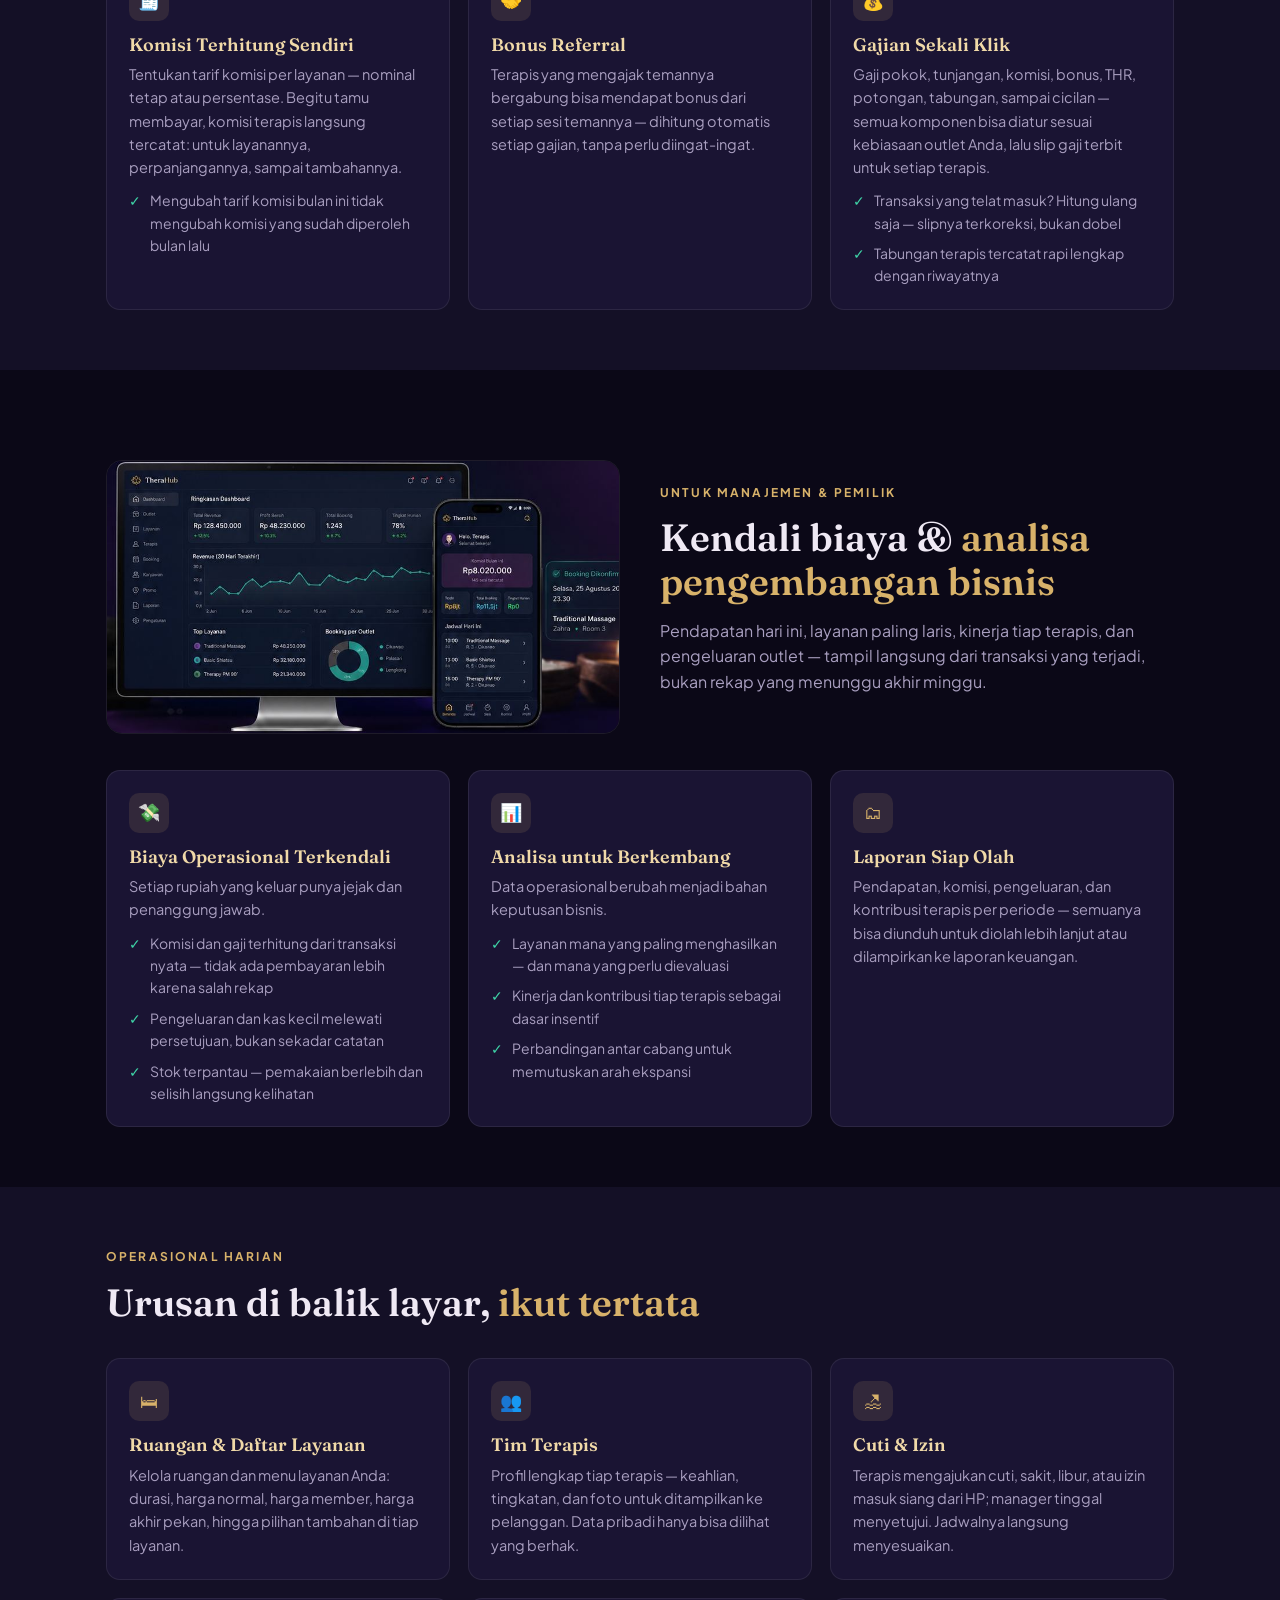
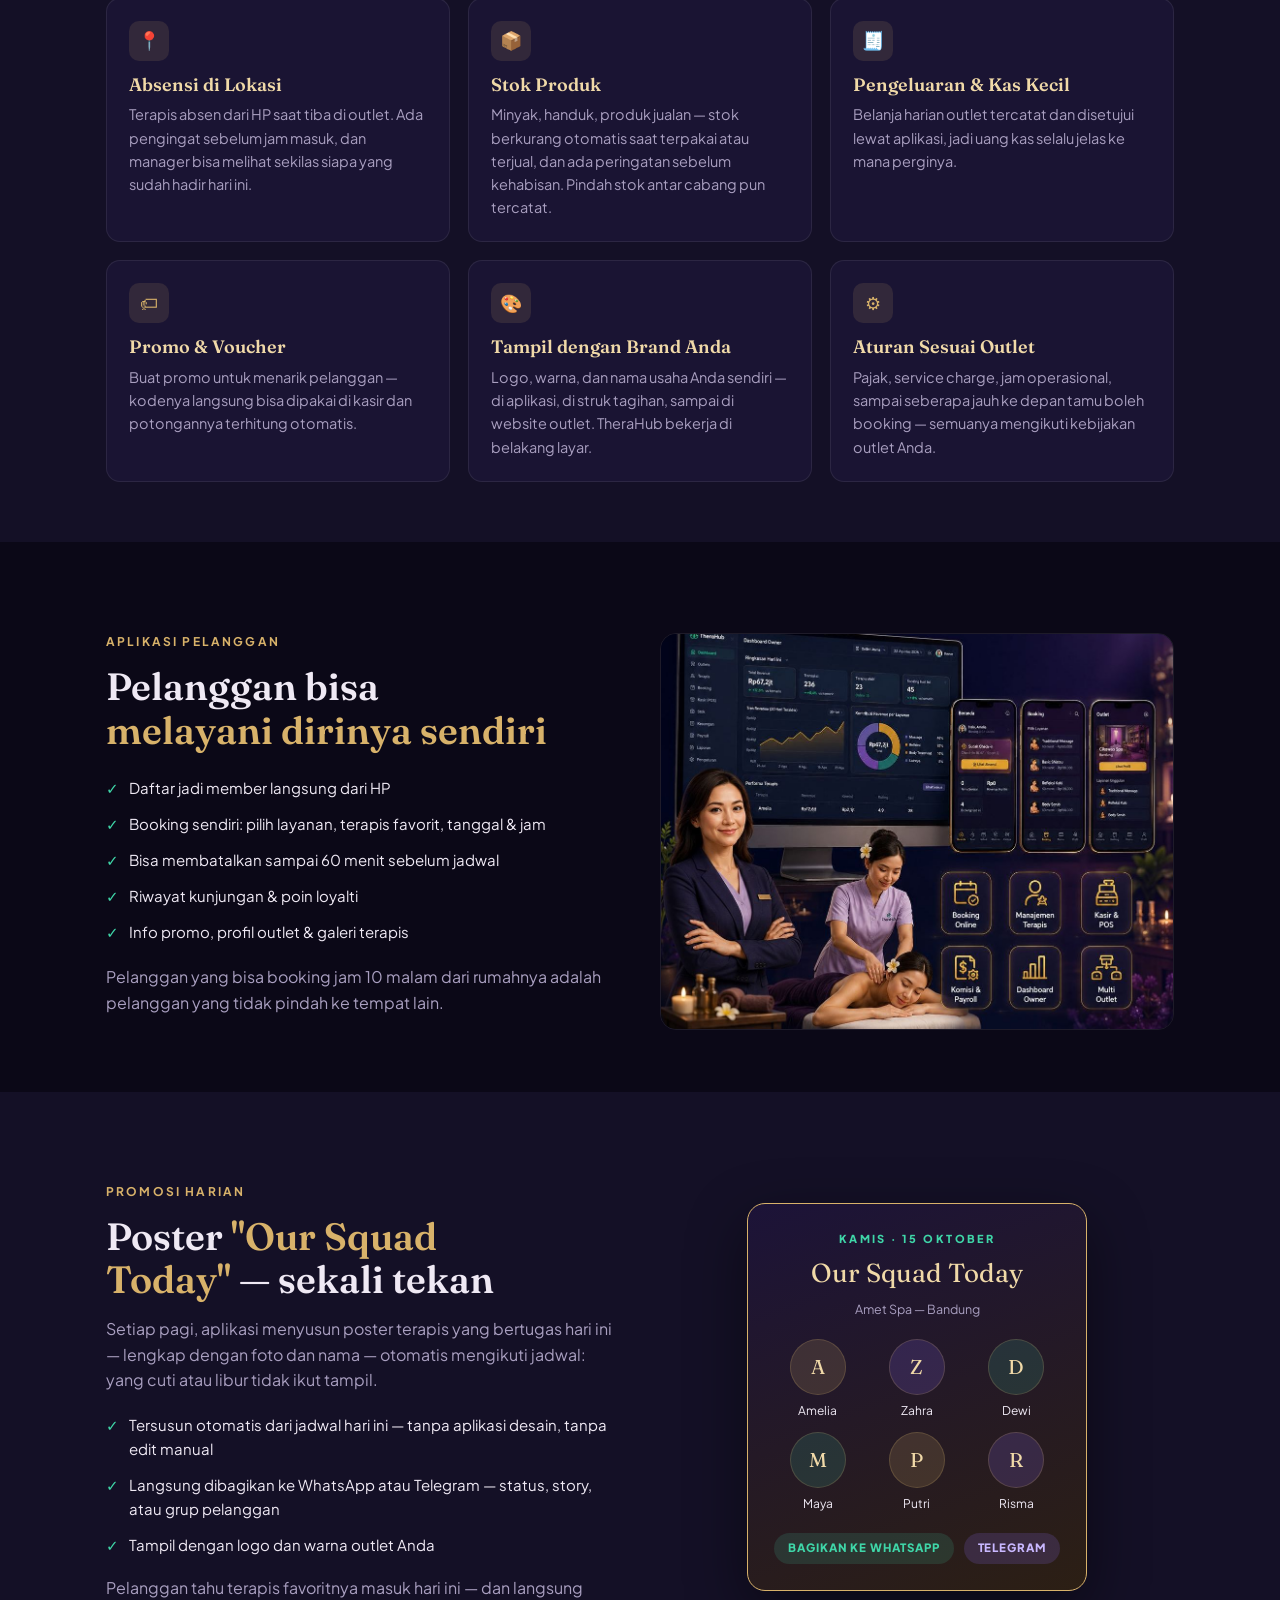
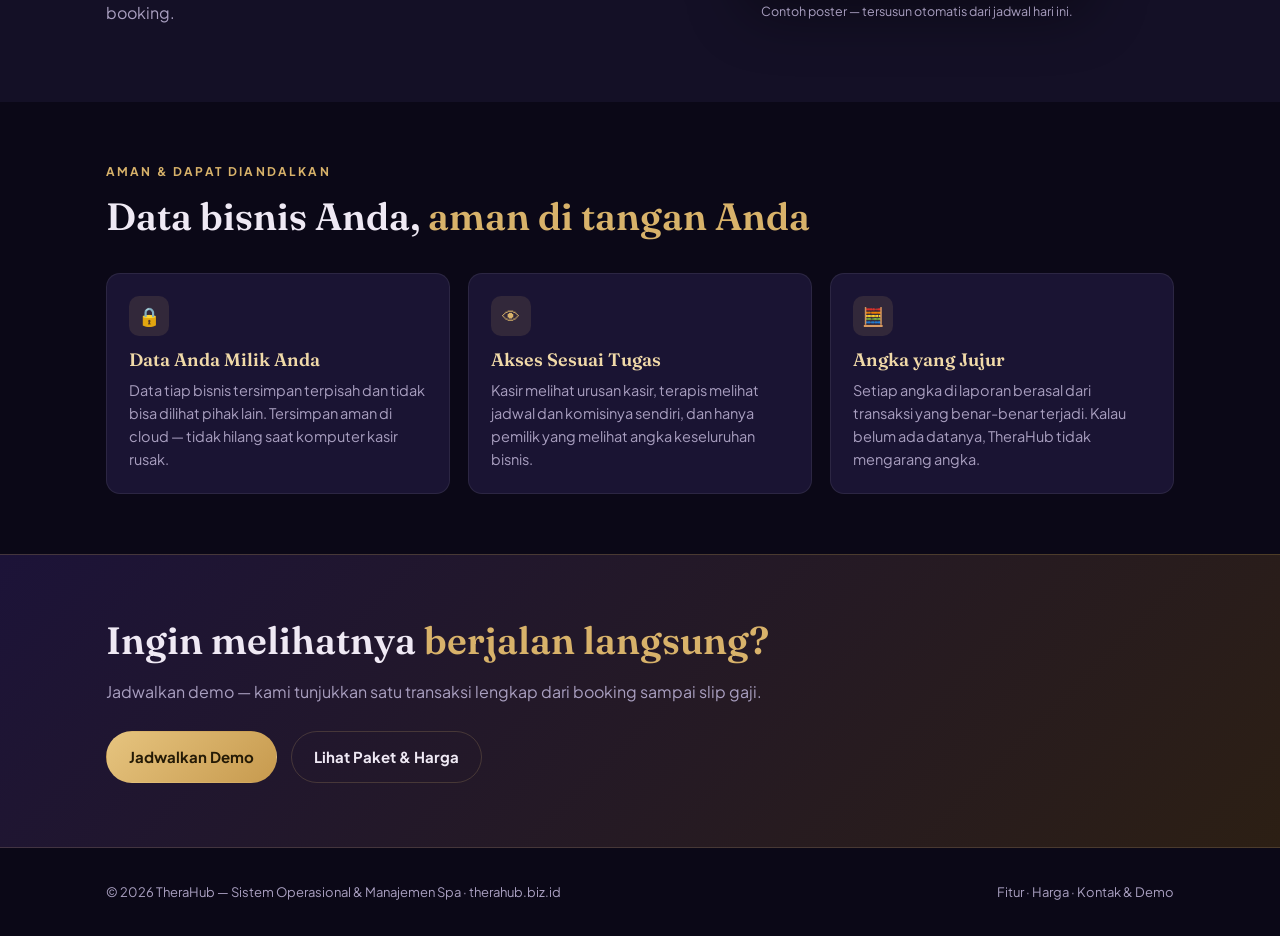
==== commit 6b6d200c: "Perbaikan tampilan mobile" ====
--- a/fitur.html
+++ b/fitur.html
@@ -4,13 +4,32 @@
 <meta charset="utf-8">
 <meta name="viewport" content="width=device-width, initial-scale=1, viewport-fit=cover">
 <title>Fitur — TheraHub</title>
+<!-- og:start -->
+<meta name="description" content="Booking, kasir, komisi & gaji terapis, laporan bisnis, stok, dan poster Our Squad Today — dalam satu aplikasi.">
+<link rel="canonical" href="https://www.therahub.biz.id/fitur.html">
+<meta property="og:type" content="website">
+<meta property="og:site_name" content="TheraHub">
+<meta property="og:locale" content="id_ID">
+<meta property="og:title" content="Fitur TheraHub — Semua Kebutuhan Outlet Spa">
+<meta property="og:description" content="Booking, kasir, komisi & gaji terapis, laporan bisnis, stok, dan poster Our Squad Today — dalam satu aplikasi.">
+<meta property="og:url" content="https://www.therahub.biz.id/fitur.html">
+<meta property="og:image" content="https://www.therahub.biz.id/img/og.jpg">
+<meta property="og:image:width" content="1200">
+<meta property="og:image:height" content="630">
+<meta property="og:image:alt" content="TheraHub — dashboard dan aplikasi spa dengan terapis dan tamu">
+<meta name="twitter:card" content="summary_large_image">
+<meta name="twitter:title" content="Fitur TheraHub — Semua Kebutuhan Outlet Spa">
+<meta name="twitter:description" content="Booking, kasir, komisi & gaji terapis, laporan bisnis, stok, dan poster Our Squad Today — dalam satu aplikasi.">
+<meta name="twitter:image" content="https://www.therahub.biz.id/img/og.jpg">
+<meta name="theme-color" content="#0b0817">
+<!-- og:end -->
 <link rel="stylesheet" href="https://fonts.googleapis.com/css2?family=Fraunces:opsz,wght@9..144,400;9..144,600;9..144,700&family=Plus+Jakarta+Sans:wght@400;500;600;700;800&display=swap">
 <link rel="stylesheet" href="styles.css">
 </head>
 <body>
 
 <nav class="site"><div class="in">
-  <a class="logo" href="index.html"><svg viewBox="0 0 24 24" fill="none" stroke="#d8b26a" stroke-width="1.6" stroke-linecap="round" aria-hidden="true"><path d="M12 21c-4-2.6-6-5.4-6-8.5C6 9 8 6.5 12 3c4 3.5 6 6 6 9.5 0 3.1-2 5.9-6 8.5z"/><path d="M12 21V9"/><path d="M12 13c-1.6-.4-2.8-1.4-3.5-3M12 13c1.6-.4 2.8-1.4 3.5-3"/></svg>Thera<b>Hub</b></a>
+  <a class="logo" href="index.html"><svg viewBox="0 0 24 24" fill="none" stroke="#d8b26a" stroke-width="1.6" stroke-linecap="round" aria-hidden="true"><path d="M12 21c-4-2.6-6-5.4-6-8.5C6 9 8 6.5 12 3c4 3.5 6 6 6 9.5 0 3.1-2 5.9-6 8.5z"/><path d="M12 21V9"/><path d="M12 13c-1.6-.4-2.8-1.4-3.5-3M12 13c1.6-.4 2.8-1.4 3.5-3"/></svg><span>Thera<b>Hub</b></span></a>
   <span class="links">
     <a href="index.html">Beranda</a>
     <a href="fitur.html" class="on">Fitur</a>
--- a/styles.css
+++ b/styles.css
@@ -177,3 +177,45 @@
   .plan.hot{transition:transform .25s}
   .plan.hot:hover{transform:translateY(-4px)}
 }
+
+/* ===== Mobile ===== */
+.logo span{display:inline}
+@media (max-width:720px){
+  nav.site .in{flex-direction:column;align-items:stretch;gap:10px;padding-block:12px 10px}
+  .logo{font-size:19px}
+  nav.site .links{margin-left:0;flex-wrap:nowrap;overflow-x:auto;gap:6px;
+    -webkit-overflow-scrolling:touch;scrollbar-width:none;
+    margin-inline:calc(-1 * max(16px, env(safe-area-inset-left,0px)));
+    padding-inline:max(16px, env(safe-area-inset-left,0px))}
+  nav.site .links::-webkit-scrollbar{display:none}
+  nav.site .links a{flex:0 0 auto;padding:7px 14px;font-size:13.5px;border:1px solid var(--line-soft);white-space:nowrap}
+  nav.site .links a.on{border-color:var(--gold)}
+
+  .band>.in{padding-block:44px}
+  .hero .in{padding-block:40px 40px}
+  h1{font-size:clamp(30px,8.4vw,40px)}
+  h2{font-size:clamp(24px,7vw,30px)}
+  .lead{font-size:15px}
+  .hero .cta,.final .cta,.cta{flex-direction:column;align-items:stretch}
+  .btn{justify-content:center;width:100%}
+  .hero-grid{gap:28px}
+
+  .promo .in{flex-direction:column;align-items:flex-start;gap:10px}
+  .grid,.grid-3,.impl,.plans,.roles{grid-template-columns:1fr;gap:14px}
+  .flow{grid-template-columns:1fr 1fr}
+  .split{gap:24px}
+  .feat,.plan,.role,.impl .it{padding:20px}
+  .plan .for{min-height:0}
+  .plans{margin-top:28px}
+  .plan.hot{margin-top:10px}
+  .toggle{display:flex;width:100%}
+  .toggle button{flex:1;padding:9px 8px;font-size:13px}
+  .oct{padding:22px}
+  .oct h3{font-size:21px}
+  .calc table{font-size:13px}
+  .gallery{grid-template-columns:1fr 1fr;gap:12px}
+  footer.site .in{flex-direction:column;gap:8px}
+}
+@media (max-width:380px){
+  .flow{grid-template-columns:1fr}
+}
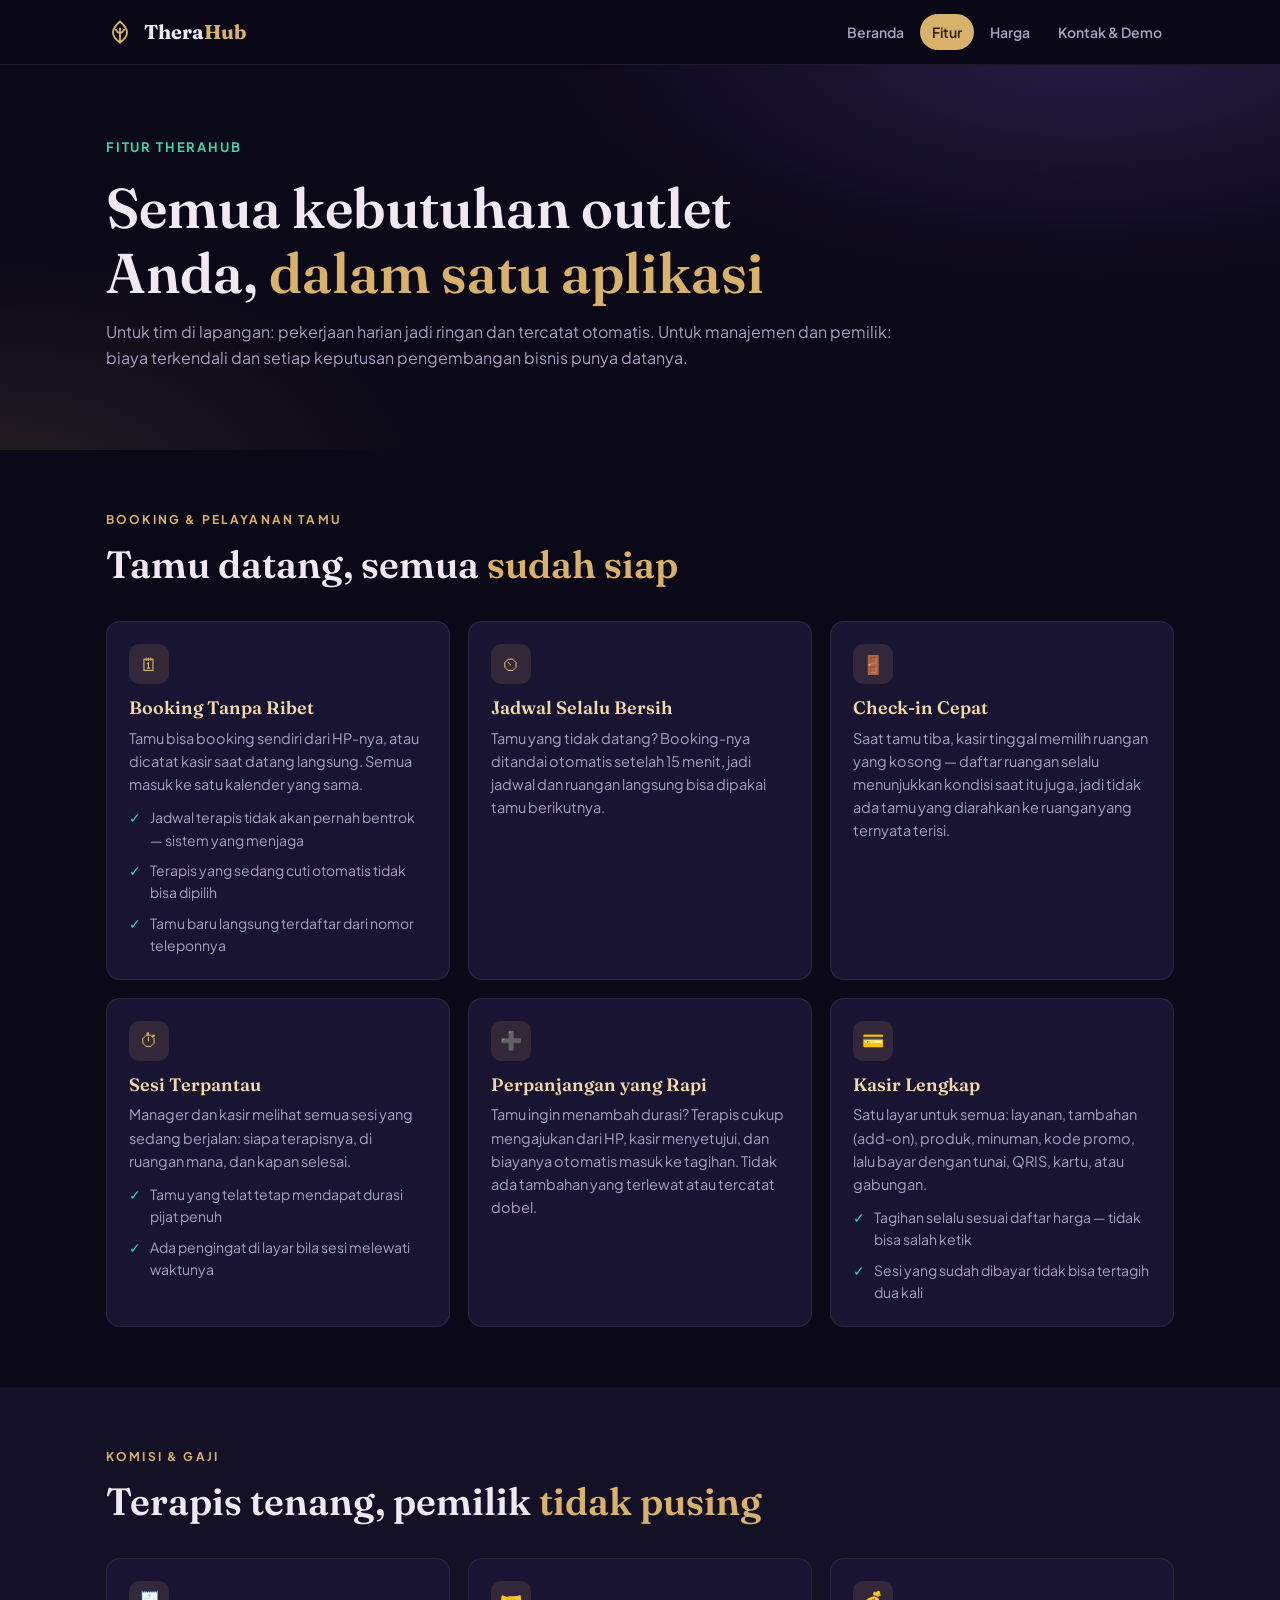
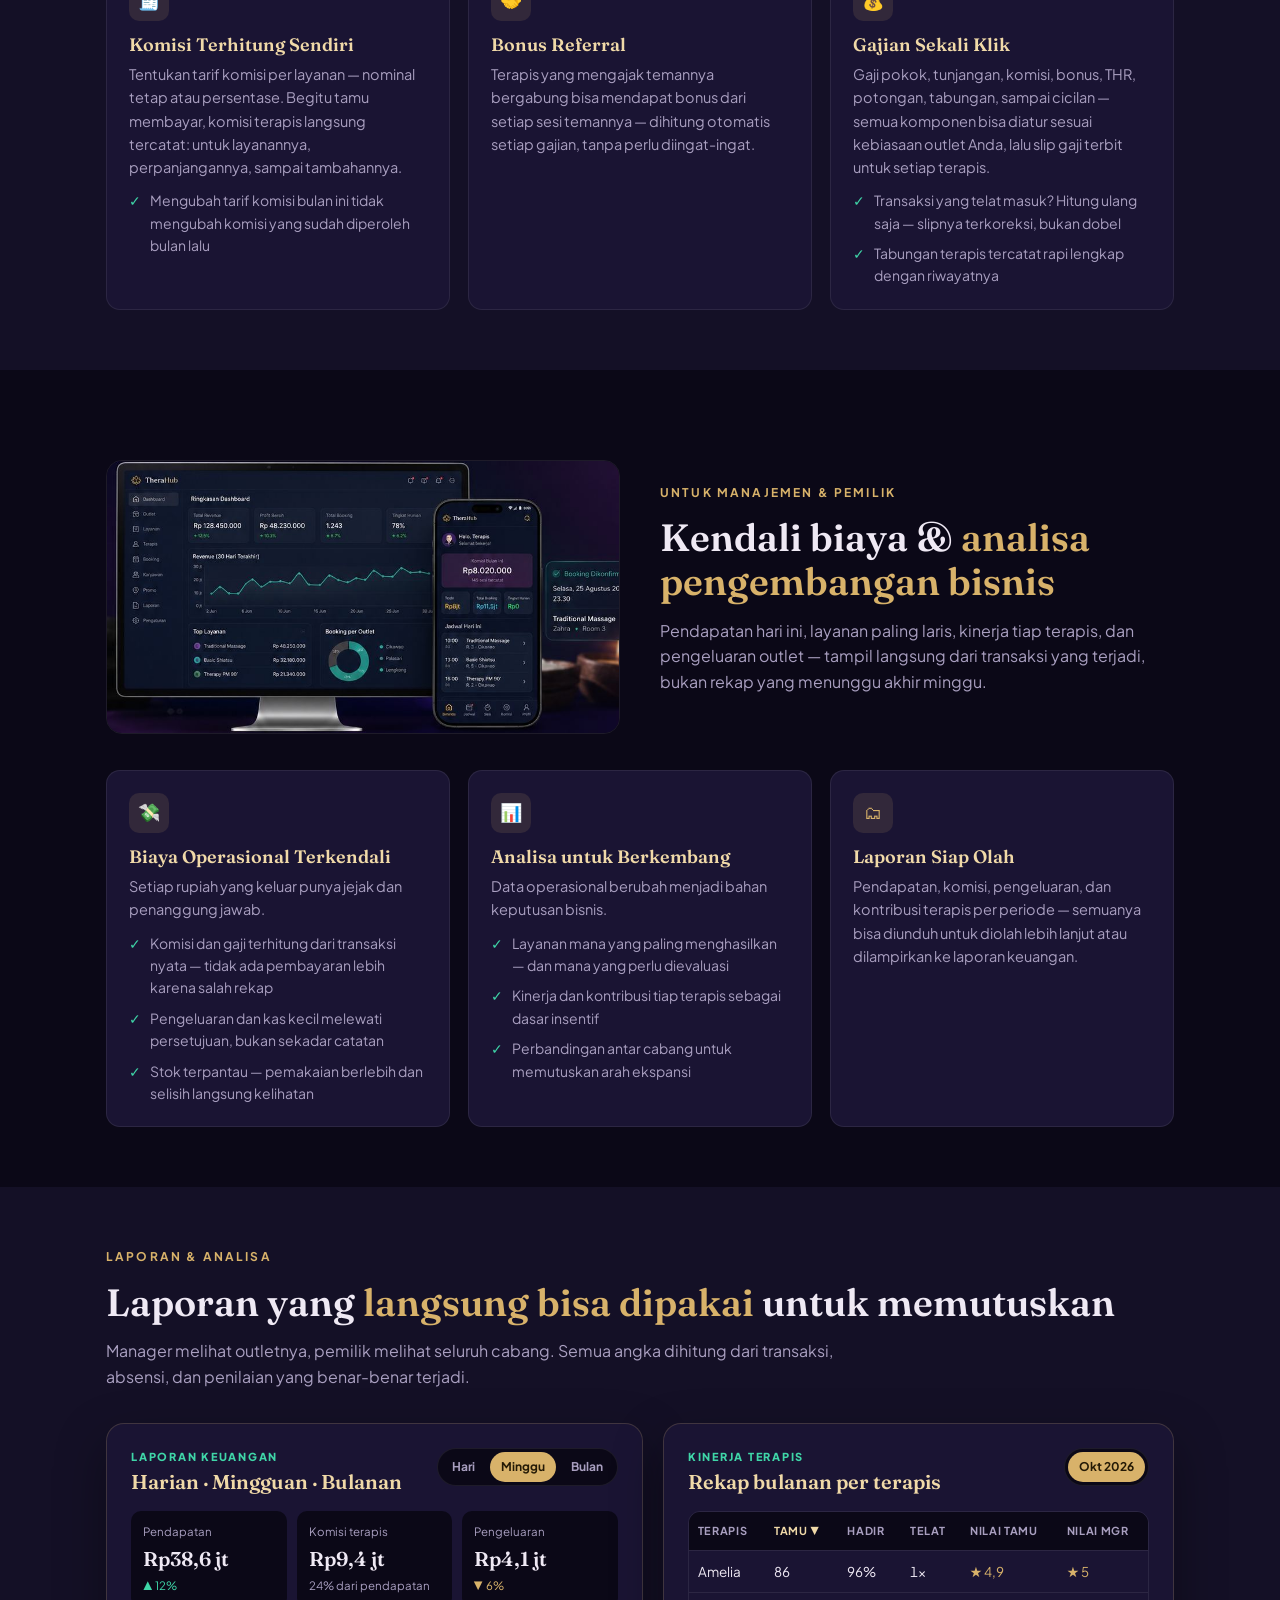
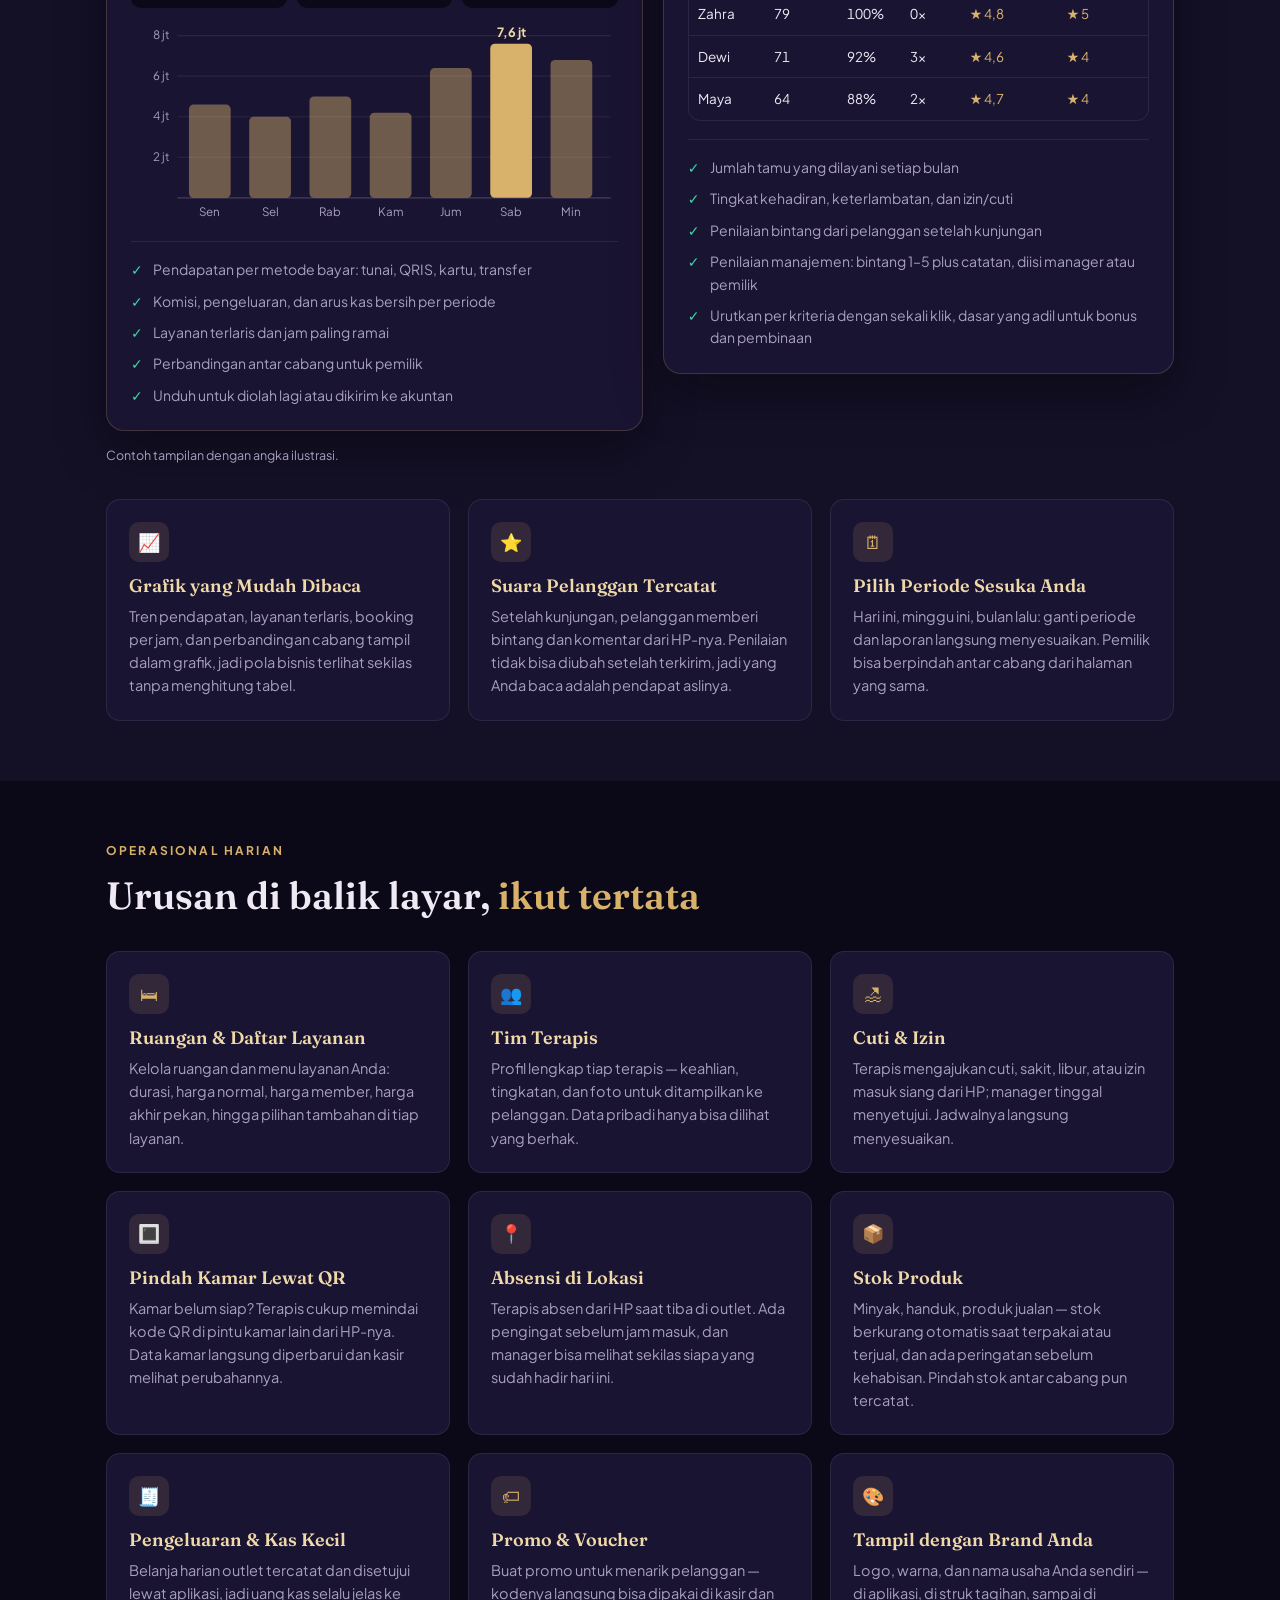
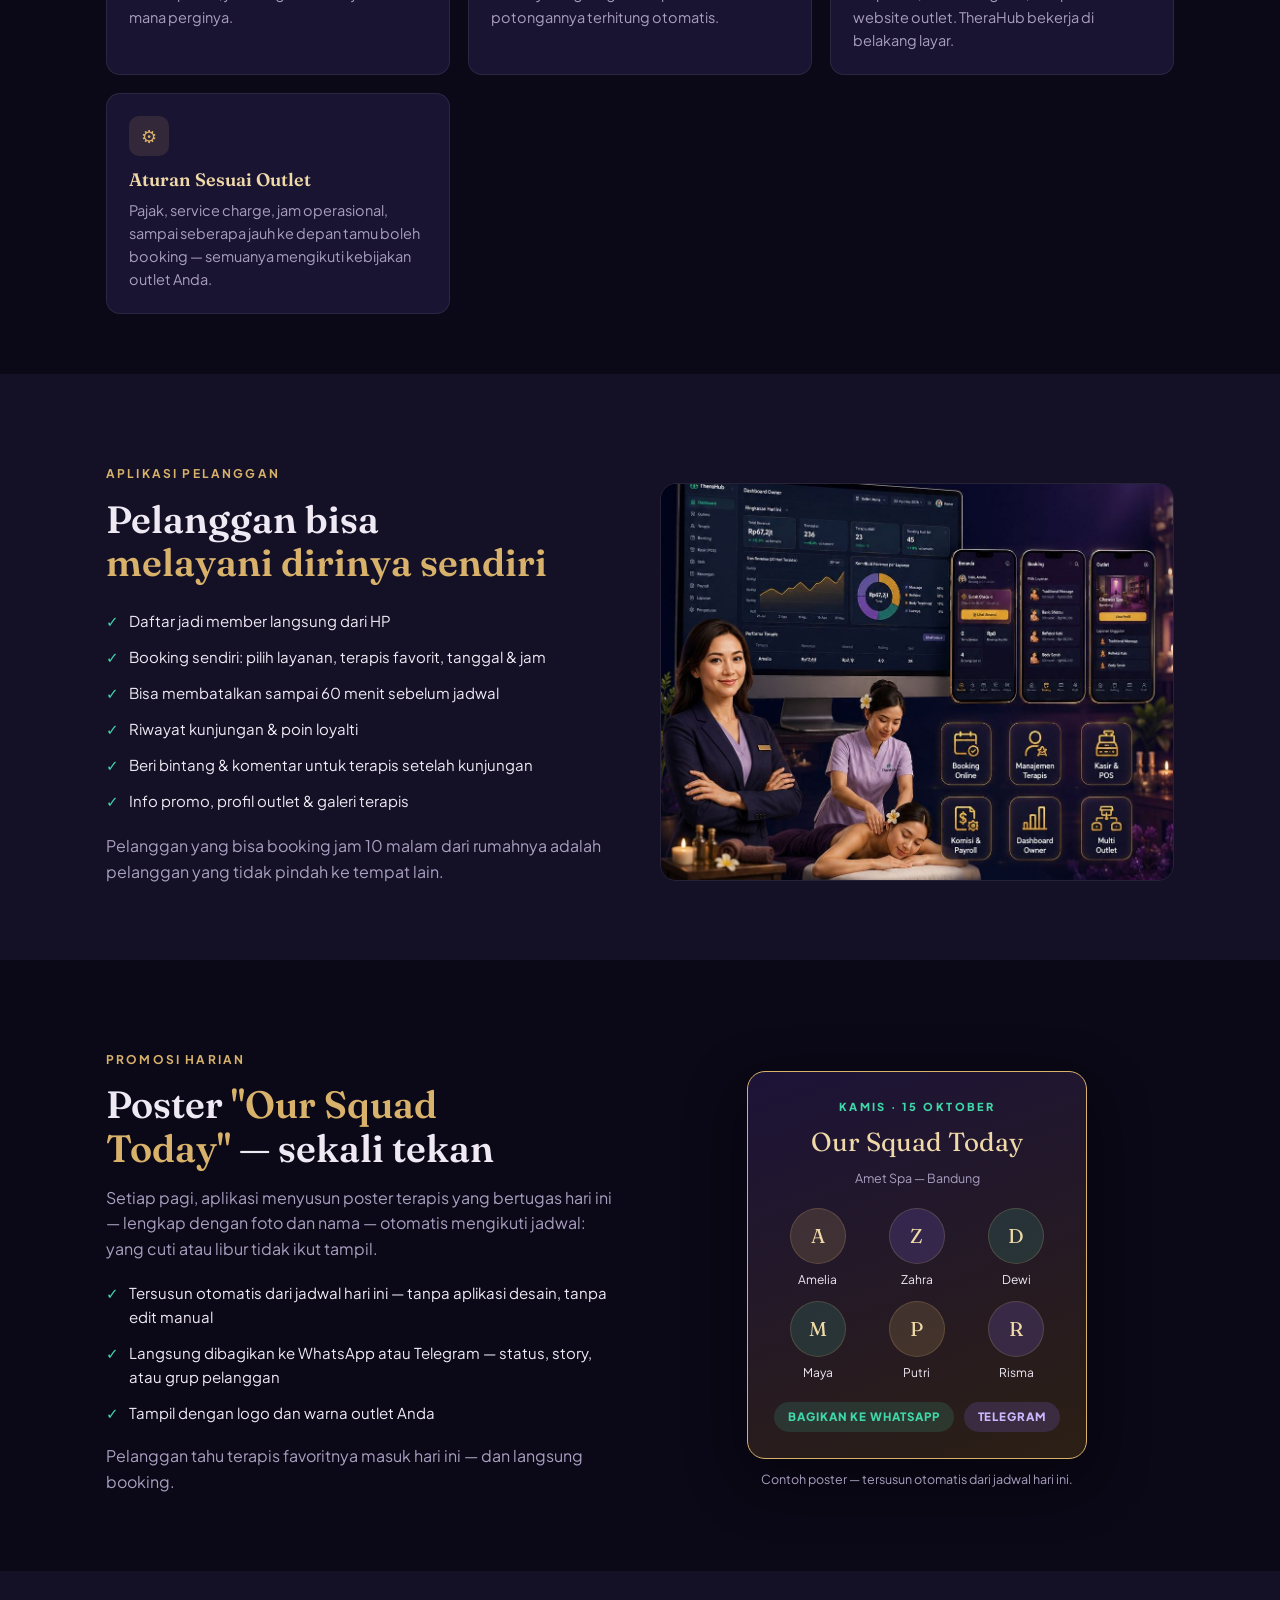
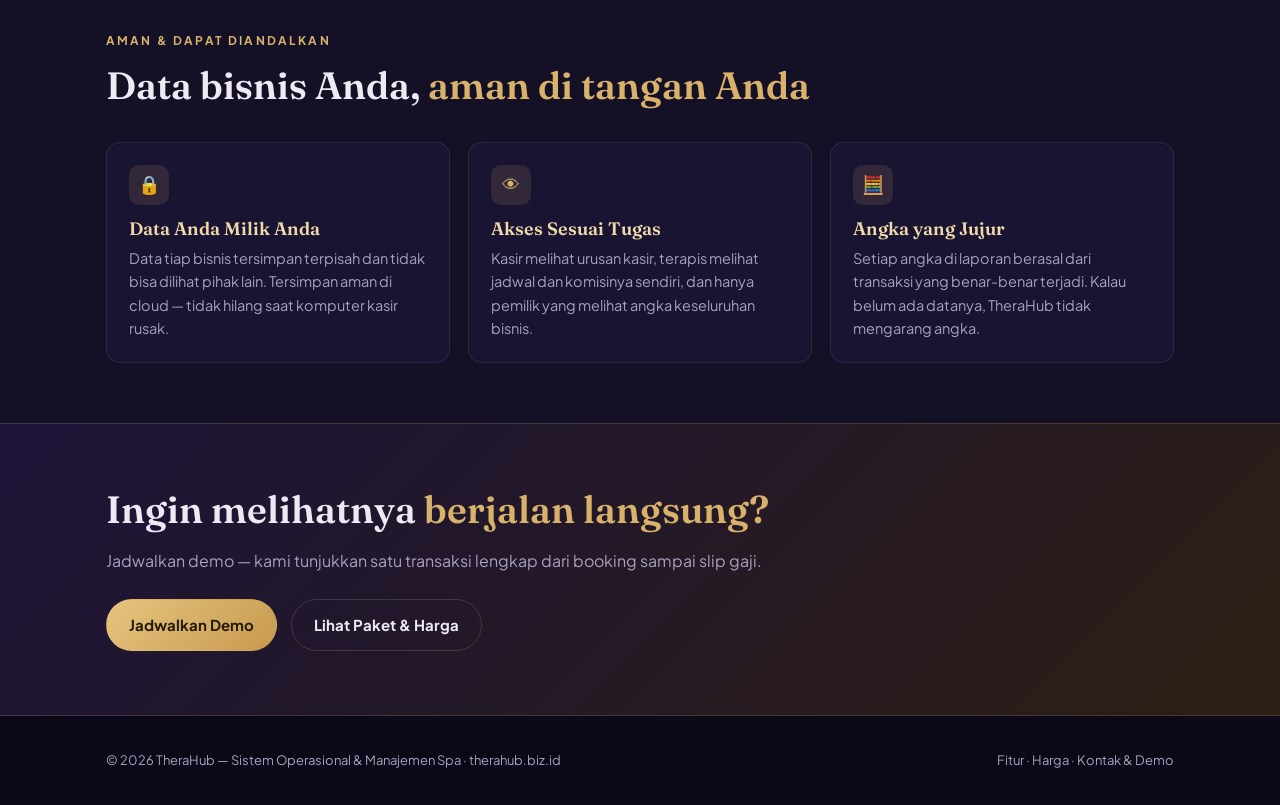
==== commit 85cc76a9: "Tambah Laporan & Analisa, kinerja terapis, pindah kamar QR" ====
--- a/fitur.html
+++ b/fitur.html
@@ -135,7 +135,63 @@
   </div>
 </div></section>
 
-<section class="band alt"><div class="in">
+<section class="band alt" id="laporan"><div class="in">
+  <div class="eyebrow">Laporan &amp; Analisa</div>
+  <h2>Laporan yang <em>langsung bisa dipakai</em> untuk memutuskan</h2>
+  <p class="lead">Manager melihat outletnya, pemilik melihat seluruh cabang. Semua angka dihitung dari transaksi, absensi, dan penilaian yang benar-benar terjadi.</p>
+
+  <div class="rep-grid">
+    <div class="rep-card">
+      <div class="rep-head"><div><div class="rep-kicker">Laporan Keuangan</div><h3>Harian · Mingguan · Bulanan</h3></div>
+        <div class="rep-tabs" aria-hidden="true"><span>Hari</span><span class="on">Minggu</span><span>Bulan</span></div></div>
+      <div class="rep-kpis">
+        <div><span>Pendapatan</span><b>Rp38,6 jt</b><i class="up">▲ 12%</i></div>
+        <div><span>Komisi terapis</span><b>Rp9,4 jt</b><i>24% dari pendapatan</i></div>
+        <div><span>Pengeluaran</span><b>Rp4,1 jt</b><i class="down">▼ 6%</i></div>
+      </div>
+      <svg class="rep-chart" viewBox="0 0 420 172" role="img" aria-label="Contoh grafik pendapatan per hari dalam seminggu, tertinggi hari Sabtu Rp7,6 juta"><g class="grid"><line x1="40" y1="115" x2="414" y2="115"/><line x1="40" y1="80" x2="414" y2="80"/><line x1="40" y1="45" x2="414" y2="45"/><line x1="40" y1="10" x2="414" y2="10"/><line class="base" x1="40" y1="150" x2="414" y2="150"/></g><g class="ax"><text x="34" y="118">2 jt</text><text x="34" y="83">4 jt</text><text x="34" y="48">6 jt</text><text x="34" y="13">8 jt</text></g><g class="bars"><rect x="50" y="69.5" width="36" height="80.5" rx="4"/><rect x="102" y="80.0" width="36" height="70.0" rx="4"/><rect x="154" y="62.5" width="36" height="87.5" rx="4"/><rect x="206" y="76.5" width="36" height="73.5" rx="4"/><rect x="258" y="38.0" width="36" height="112.0" rx="4"/><rect class="hi" x="310" y="17.0" width="36" height="133.0" rx="4"/><rect x="362" y="31.0" width="36" height="119.0" rx="4"/></g><g class="ax lbl"><text x="68" y="166">Sen</text><text x="120" y="166">Sel</text><text x="172" y="166">Rab</text><text x="224" y="166">Kam</text><text x="276" y="166">Jum</text><text x="328" y="166">Sab</text><text x="380" y="166">Min</text></g><text class="peak" x="328" y="11">7,6 jt</text></svg>
+      <ul class="rep-list">
+        <li>Pendapatan per metode bayar: tunai, QRIS, kartu, transfer</li>
+        <li>Komisi, pengeluaran, dan arus kas bersih per periode</li>
+        <li>Layanan terlaris dan jam paling ramai</li>
+        <li>Perbandingan antar cabang untuk pemilik</li>
+        <li>Unduh untuk diolah lagi atau dikirim ke akuntan</li>
+      </ul>
+    </div>
+
+    <div class="rep-card">
+      <div class="rep-head"><div><div class="rep-kicker">Kinerja Terapis</div><h3>Rekap bulanan per terapis</h3></div>
+        <div class="rep-tabs" aria-hidden="true"><span class="on">Okt 2026</span></div></div>
+      <div class="rep-table-wrap">
+        <table class="rep-table">
+          <thead><tr><th>Terapis</th><th>Tamu ▼</th><th>Hadir</th><th>Telat</th><th>Nilai tamu</th><th>Nilai mgr</th></tr></thead>
+          <tbody>
+            <tr><td>Amelia</td><td>86</td><td>96%</td><td>1×</td><td><span class="st">★ 4,9</span></td><td><span class="st">★ 5</span></td></tr>
+            <tr><td>Zahra</td><td>79</td><td>100%</td><td>0×</td><td><span class="st">★ 4,8</span></td><td><span class="st">★ 5</span></td></tr>
+            <tr><td>Dewi</td><td>71</td><td>92%</td><td>3×</td><td><span class="st">★ 4,6</span></td><td><span class="st">★ 4</span></td></tr>
+            <tr><td>Maya</td><td>64</td><td>88%</td><td>2×</td><td><span class="st">★ 4,7</span></td><td><span class="st">★ 4</span></td></tr>
+          </tbody>
+        </table>
+      </div>
+      <ul class="rep-list">
+        <li>Jumlah tamu yang dilayani setiap bulan</li>
+        <li>Tingkat kehadiran, keterlambatan, dan izin/cuti</li>
+        <li>Penilaian bintang dari pelanggan setelah kunjungan</li>
+        <li>Penilaian manajemen: bintang 1–5 plus catatan, diisi manager atau pemilik</li>
+        <li>Urutkan per kriteria dengan sekali klik, dasar yang adil untuk bonus dan pembinaan</li>
+      </ul>
+    </div>
+  </div>
+  <p class="shot-cap" style="text-align:left;margin-top:14px">Contoh tampilan dengan angka ilustrasi.</p>
+
+  <div class="grid-3">
+    <div class="feat"><div class="ic">📈</div><h3>Grafik yang Mudah Dibaca</h3><p>Tren pendapatan, layanan terlaris, booking per jam, dan perbandingan cabang tampil dalam grafik, jadi pola bisnis terlihat sekilas tanpa menghitung tabel.</p></div>
+    <div class="feat"><div class="ic">⭐</div><h3>Suara Pelanggan Tercatat</h3><p>Setelah kunjungan, pelanggan memberi bintang dan komentar dari HP-nya. Penilaian tidak bisa diubah setelah terkirim, jadi yang Anda baca adalah pendapat aslinya.</p></div>
+    <div class="feat"><div class="ic">🗓</div><h3>Pilih Periode Sesuka Anda</h3><p>Hari ini, minggu ini, bulan lalu: ganti periode dan laporan langsung menyesuaikan. Pemilik bisa berpindah antar cabang dari halaman yang sama.</p></div>
+  </div>
+</div></section>
+
+<section class="band"><div class="in">
   <div class="eyebrow">Operasional Harian</div>
   <h2>Urusan di balik layar, <em>ikut tertata</em></h2>
   <div class="grid-3">
@@ -148,6 +204,9 @@
     <div class="feat"><div class="ic">🏖</div><h3>Cuti &amp; Izin</h3>
       <p>Terapis mengajukan cuti, sakit, libur, atau izin masuk siang dari HP; manager tinggal menyetujui. Jadwalnya langsung menyesuaikan.</p>
     </div>
+    <div class="feat"><div class="ic">🔳</div><h3>Pindah Kamar Lewat QR</h3>
+      <p>Kamar belum siap? Terapis cukup memindai kode QR di pintu kamar lain dari HP-nya. Data kamar langsung diperbarui dan kasir melihat perubahannya.</p>
+    </div>
     <div class="feat"><div class="ic">📍</div><h3>Absensi di Lokasi</h3>
       <p>Terapis absen dari HP saat tiba di outlet. Ada pengingat sebelum jam masuk, dan manager bisa melihat sekilas siapa yang sudah hadir hari ini.</p>
     </div>
@@ -169,7 +228,7 @@
   </div>
 </div></section>
 
-<section class="band"><div class="in">
+<section class="band alt"><div class="in">
   <div class="split">
     <div>
       <div class="eyebrow">Aplikasi Pelanggan</div>
@@ -179,6 +238,7 @@
         <li style="display:flex;gap:10px"><span style="color:var(--teal);font-weight:800">✓</span>Booking sendiri: pilih layanan, terapis favorit, tanggal &amp; jam</li>
         <li style="display:flex;gap:10px"><span style="color:var(--teal);font-weight:800">✓</span>Bisa membatalkan sampai 60 menit sebelum jadwal</li>
         <li style="display:flex;gap:10px"><span style="color:var(--teal);font-weight:800">✓</span>Riwayat kunjungan &amp; poin loyalti</li>
+        <li style="display:flex;gap:10px"><span style="color:var(--teal);font-weight:800">✓</span>Beri bintang &amp; komentar untuk terapis setelah kunjungan</li>
         <li style="display:flex;gap:10px"><span style="color:var(--teal);font-weight:800">✓</span>Info promo, profil outlet &amp; galeri terapis</li>
       </ul>
       <p class="lead" style="margin-top:20px">Pelanggan yang bisa booking jam 10 malam dari rumahnya adalah pelanggan yang tidak pindah ke tempat lain.</p>
@@ -187,7 +247,7 @@
   </div>
 </div></section>
 
-<section class="band alt"><div class="in">
+<section class="band"><div class="in">
   <div class="split">
     <div>
       <div class="eyebrow">Promosi Harian</div>
@@ -225,7 +285,7 @@
   </div>
 </div></section>
 
-<section class="band"><div class="in">
+<section class="band alt"><div class="in">
   <div class="eyebrow">Aman &amp; Dapat Diandalkan</div>
   <h2>Data bisnis Anda, <em>aman di tangan Anda</em></h2>
   <div class="grid-3">
--- a/styles.css
+++ b/styles.css
@@ -219,3 +219,64 @@
 @media (max-width:380px){
   .flow{grid-template-columns:1fr}
 }
+
+/* Peran: 3 kolom rata di desktop */
+@media (min-width:721px){ .roles{grid-template-columns:repeat(3,1fr)} }
+
+/* Penampil proposal (geser kiri/kanan) */
+.gallery a{cursor:zoom-in}
+.lb{position:fixed;inset:0;z-index:100;background:rgba(6,4,14,.985);display:flex;flex-direction:column}
+.lb[hidden]{display:none}
+.lb-top{display:flex;justify-content:space-between;align-items:center;
+  padding:calc(12px + env(safe-area-inset-top,0px)) max(16px,env(safe-area-inset-right,0px)) 8px max(16px,env(safe-area-inset-left,0px));color:var(--muted);font-size:14px;font-weight:700;font-variant-numeric:tabular-nums}
+.lb-x{background:transparent;border:1px solid var(--line);color:var(--fg);width:42px;height:42px;border-radius:50%;font-size:18px;cursor:pointer}
+.lb-track{flex:1;min-height:0;display:flex;overflow-x:auto;scroll-snap-type:x mandatory;scrollbar-width:none;-webkit-overflow-scrolling:touch;overscroll-behavior:contain}
+.lb-track::-webkit-scrollbar{display:none}
+.lb-slide{flex:0 0 100%;scroll-snap-align:center;display:flex;align-items:center;justify-content:center;padding:8px 16px;min-width:0}
+.lb-slide img{max-width:100%;max-height:100%;object-fit:contain;border-radius:8px;box-shadow:0 20px 60px rgba(0,0,0,.5)}
+.lb-cap{text-align:center;color:var(--gold-soft);font-size:14px;padding:10px 16px calc(16px + env(safe-area-inset-bottom,0px))}
+.lb-nav{position:absolute;top:50%;transform:translateY(-50%);width:52px;height:52px;border-radius:50%;
+  border:1px solid var(--line);background:rgba(26,20,51,.85);color:var(--gold-soft);font-size:30px;line-height:1;cursor:pointer}
+.lb-prev{left:max(16px,env(safe-area-inset-left,0px))}
+.lb-next{right:max(16px,env(safe-area-inset-right,0px))}
+.lb-nav:disabled{opacity:.25;cursor:default}
+@media (max-width:720px){ .lb-nav{display:none} .lb-slide{padding:4px 10px} }
+@media (prefers-reduced-motion:reduce){ .lb-track{scroll-behavior:auto} }
+
+/* Laporan & Analisa */
+.rep-grid{display:grid;grid-template-columns:1.05fr 1fr;gap:20px;margin-top:34px;align-items:start}
+@media (max-width:900px){.rep-grid{grid-template-columns:1fr}}
+.rep-card{background:var(--card);border:1px solid var(--line);border-radius:18px;padding:24px;min-width:0;box-shadow:0 20px 50px rgba(0,0,0,.35)}
+.rep-head{display:flex;justify-content:space-between;align-items:flex-start;gap:12px;flex-wrap:wrap}
+.rep-kicker{font-size:11px;letter-spacing:.16em;text-transform:uppercase;color:var(--teal);font-weight:800}
+.rep-head h3{font-size:20px;margin-top:4px;color:var(--gold-soft)}
+.rep-tabs{display:flex;gap:4px;background:var(--bg);border:1px solid var(--line-soft);border-radius:999px;padding:3px}
+.rep-tabs span{font-size:12px;font-weight:700;color:var(--muted);padding:5px 11px;border-radius:999px}
+.rep-tabs span.on{background:var(--gold);color:#241a06}
+.rep-kpis{display:grid;grid-template-columns:repeat(3,1fr);gap:10px;margin-top:18px}
+.rep-kpis div{background:var(--bg);border-radius:10px;padding:12px;min-width:0}
+.rep-kpis span{display:block;font-size:11.5px;color:var(--muted)}
+.rep-kpis b{display:block;font-family:var(--display);font-size:20px;color:var(--fg);font-weight:600;margin-top:2px;font-variant-numeric:tabular-nums}
+.rep-kpis i{display:block;font-style:normal;font-size:11.5px;color:var(--muted);margin-top:2px}
+.rep-kpis i.up{color:var(--teal)} .rep-kpis i.down{color:var(--gold)}
+.rep-chart{width:100%;height:auto;margin-top:16px;display:block}
+.rep-chart .grid line{stroke:rgba(255,255,255,.07);stroke-width:1}
+.rep-chart .ax text{fill:var(--muted);font-size:10px;font-family:var(--body);text-anchor:end}
+.rep-chart .ax.lbl text{text-anchor:middle}
+.rep-chart .bars rect{fill:rgba(216,178,106,.45)}
+.rep-chart .bars rect.hi{fill:var(--gold)}
+.rep-table-wrap{overflow-x:auto;margin-top:18px;border:1px solid var(--line-soft);border-radius:12px}
+.rep-table{width:100%;border-collapse:collapse;font-size:13.5px;font-variant-numeric:tabular-nums;min-width:440px}
+.rep-table th{text-align:left;font-size:11px;letter-spacing:.06em;text-transform:uppercase;color:var(--muted);font-weight:700;padding:10px 12px;background:var(--bg);white-space:nowrap}
+.rep-table th:nth-child(2){color:var(--gold-soft)}
+.rep-table td{padding:10px 12px;border-top:1px solid var(--line-soft);white-space:nowrap}
+.rep-table .st{color:var(--gold)} .rep-table .st .off{color:rgba(255,255,255,.15)}
+.rep-list{list-style:none;margin:18px 0 0;padding:16px 0 0;border-top:1px solid var(--line-soft);display:flex;flex-direction:column;gap:9px;font-size:14px;color:var(--muted)}
+.rep-list li{display:flex;gap:10px}
+.rep-list li::before{content:"✓";color:var(--teal);font-weight:800;flex:0 0 auto}
+@media (max-width:720px){ .rep-card{padding:18px} .rep-kpis{grid-template-columns:1fr 1fr 1fr;gap:6px} .rep-kpis div{padding:9px} .rep-kpis b{font-size:16px} }
+.rep-chart .grid line.base{stroke:rgba(255,255,255,.18)}
+.rep-chart .peak{fill:var(--gold-soft);font-size:11px;font-weight:700;font-family:var(--body);text-anchor:middle}
+.rep-table{min-width:0}
+.rep-table th,.rep-table td{padding:10px 9px}
+@media (max-width:720px){ .rep-table{min-width:420px} }
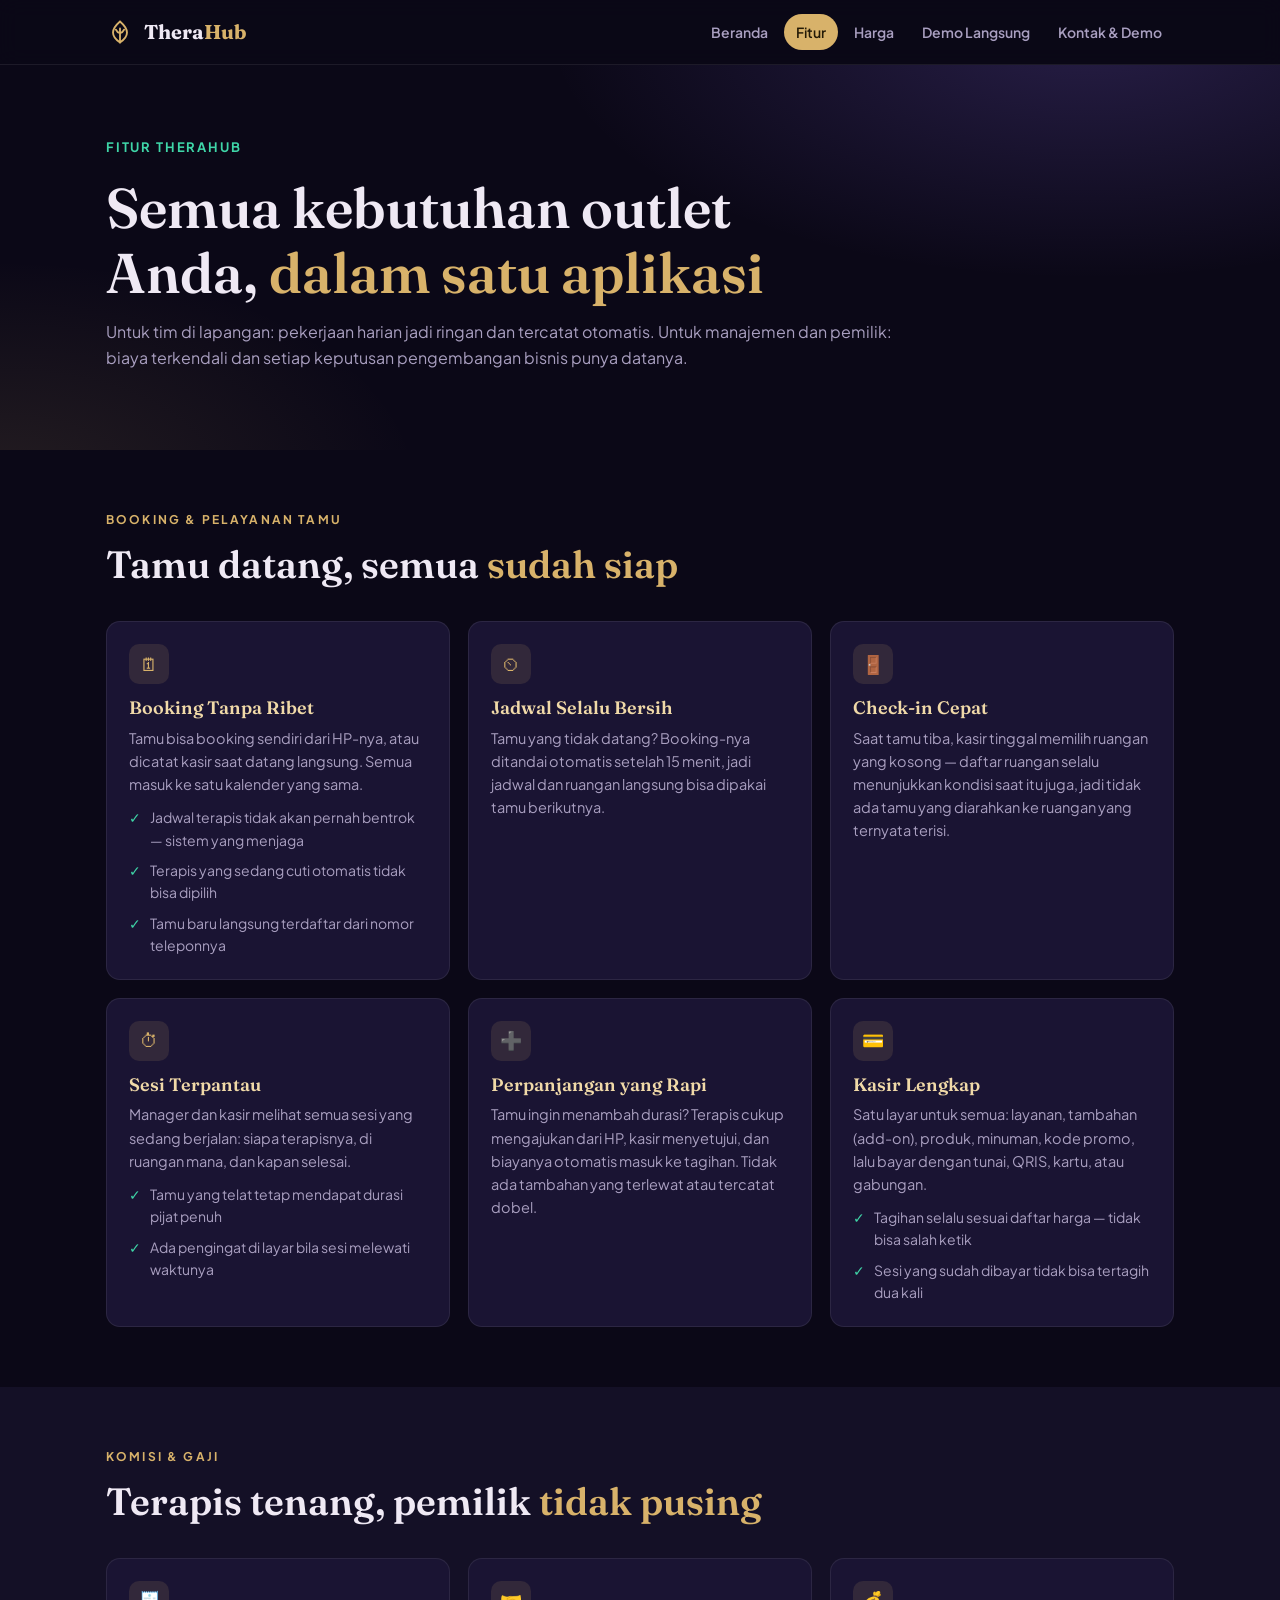
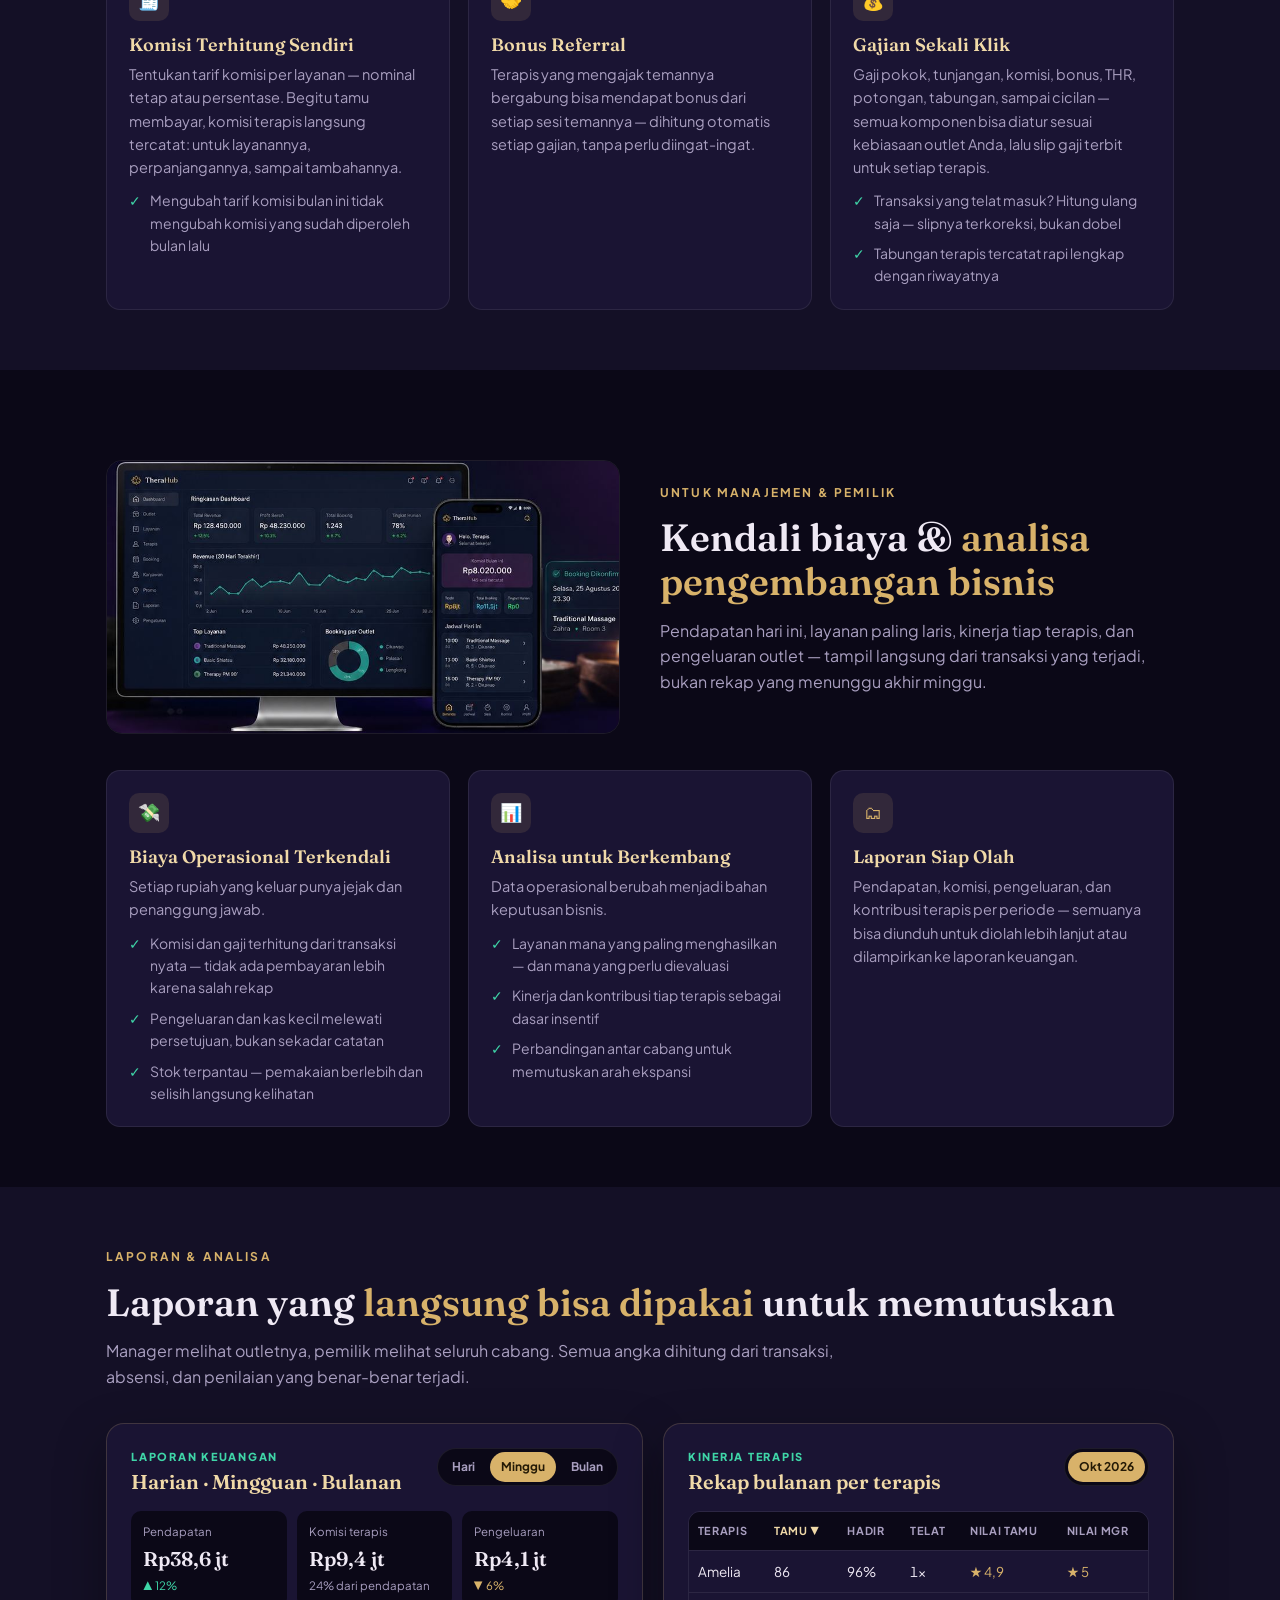
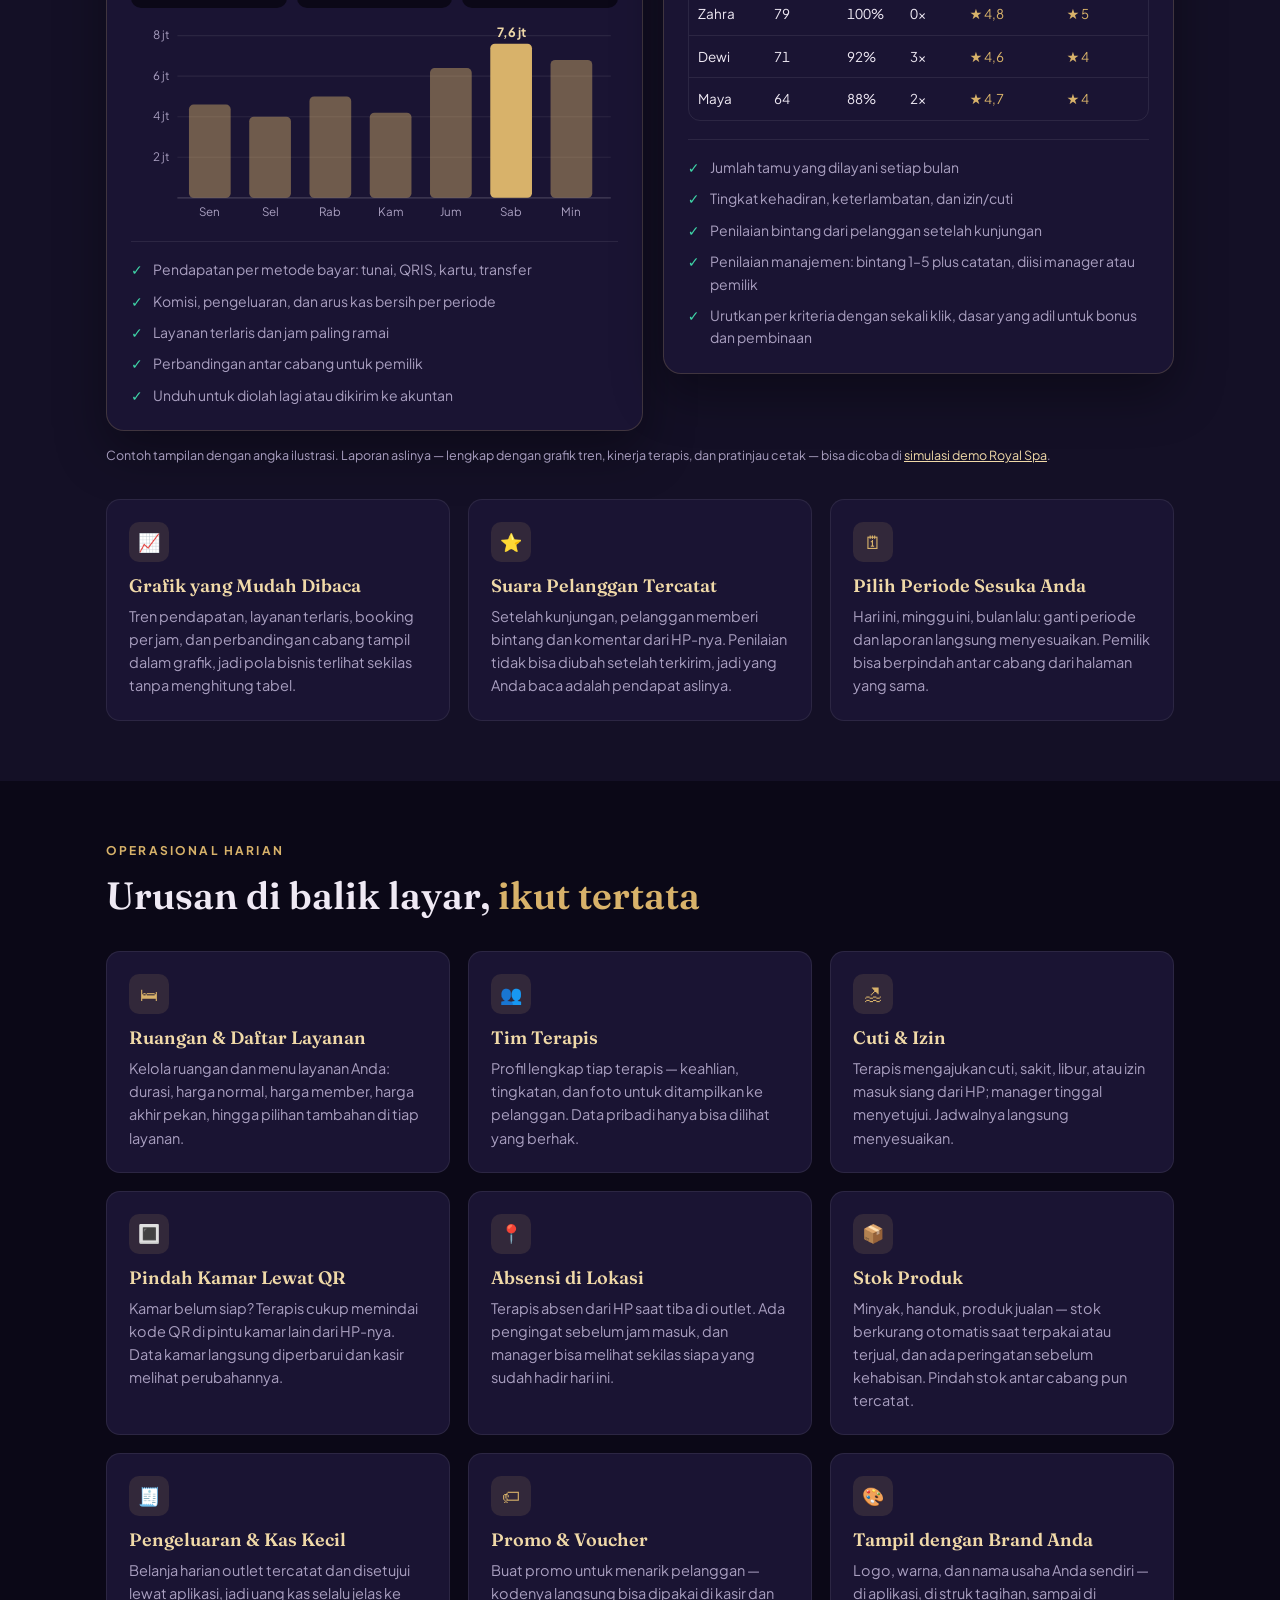
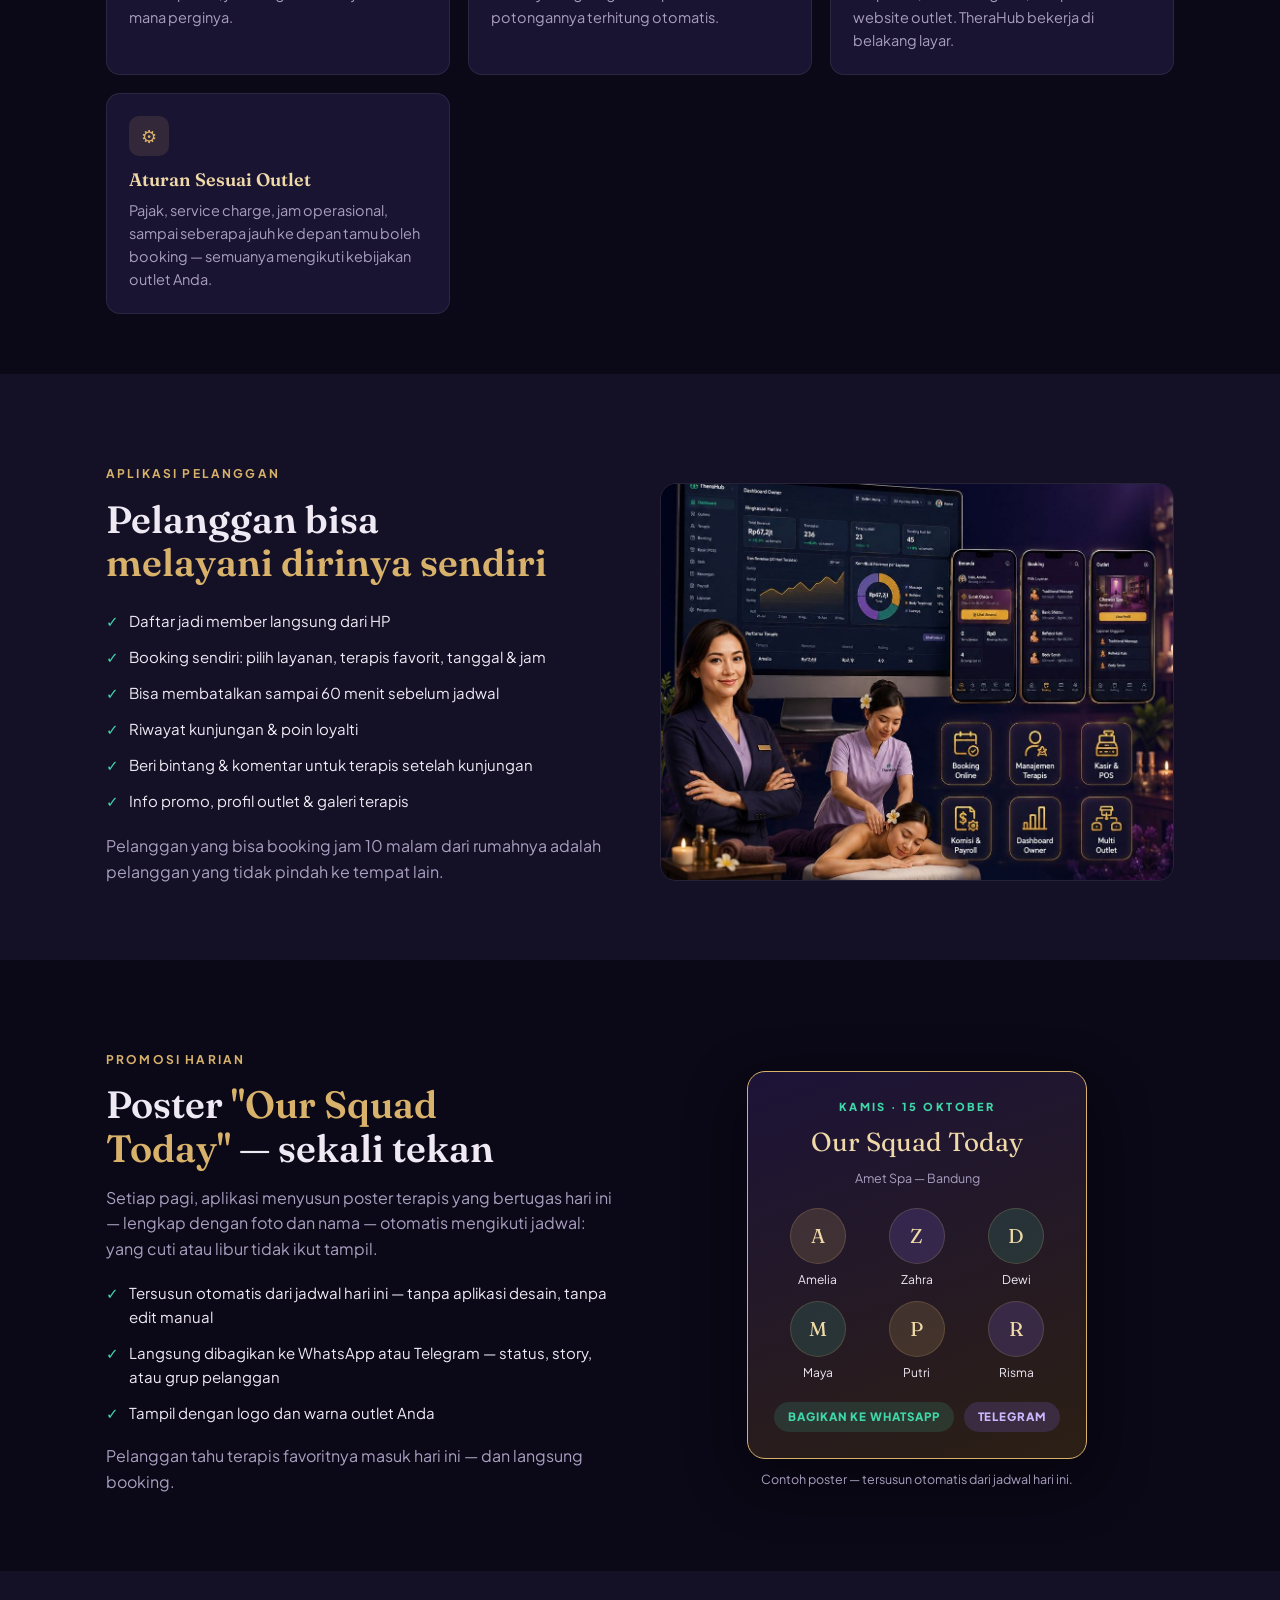
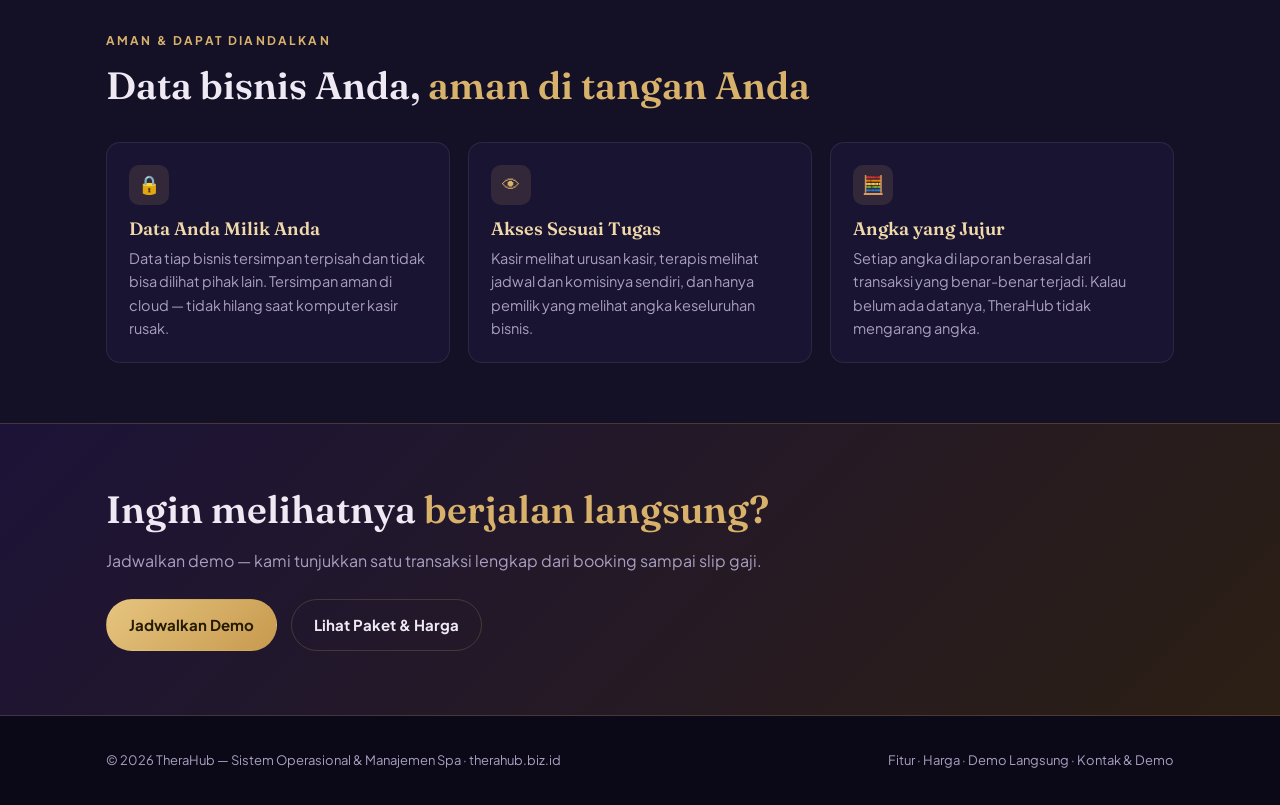
==== commit 0d2c2f33: "Tautkan Demo Langsung: website Royal Spa & simulasi demo" ====
--- a/fitur.html
+++ b/fitur.html
@@ -34,6 +34,7 @@
     <a href="index.html">Beranda</a>
     <a href="fitur.html" class="on">Fitur</a>
     <a href="harga.html">Harga</a>
+    <a href="kontak.html#demo-langsung">Demo Langsung</a>
     <a href="kontak.html">Kontak &amp; Demo</a>
   </span>
 </div></nav>
@@ -182,7 +183,7 @@
       </ul>
     </div>
   </div>
-  <p class="shot-cap" style="text-align:left;margin-top:14px">Contoh tampilan dengan angka ilustrasi.</p>
+  <p class="shot-cap" style="text-align:left;margin-top:14px">Contoh tampilan dengan angka ilustrasi. Laporan aslinya — lengkap dengan grafik tren, kinerja terapis, dan pratinjau cetak — bisa dicoba di <a href="kontak.html#demo-langsung">simulasi demo Royal Spa</a>.</p>
 
   <div class="grid-3">
     <div class="feat"><div class="ic">📈</div><h3>Grafik yang Mudah Dibaca</h3><p>Tren pendapatan, layanan terlaris, booking per jam, dan perbandingan cabang tampil dalam grafik, jadi pola bisnis terlihat sekilas tanpa menghitung tabel.</p></div>
@@ -306,7 +307,7 @@
 
 <footer class="site band"><div class="in">
   <span>© 2026 TheraHub — Sistem Operasional &amp; Manajemen Spa · therahub.biz.id</span>
-  <span><a href="fitur.html">Fitur</a> · <a href="harga.html">Harga</a> · <a href="kontak.html">Kontak &amp; Demo</a></span>
+  <span><a href="fitur.html">Fitur</a> · <a href="harga.html">Harga</a> · <a href="kontak.html#demo-langsung">Demo Langsung</a> · <a href="kontak.html">Kontak &amp; Demo</a></span>
 </div></footer>
 
 <script src="site.js"></script>
--- a/styles.css
+++ b/styles.css
@@ -280,3 +280,6 @@
 .rep-table{min-width:0}
 .rep-table th,.rep-table td{padding:10px 9px}
 @media (max-width:720px){ .rep-table{min-width:420px} }
+
+/* Lompat ke #demo-langsung / #laporan tidak tertutup nav yang menempel (2026-10-23) */
+section[id]{scroll-margin-top:84px}
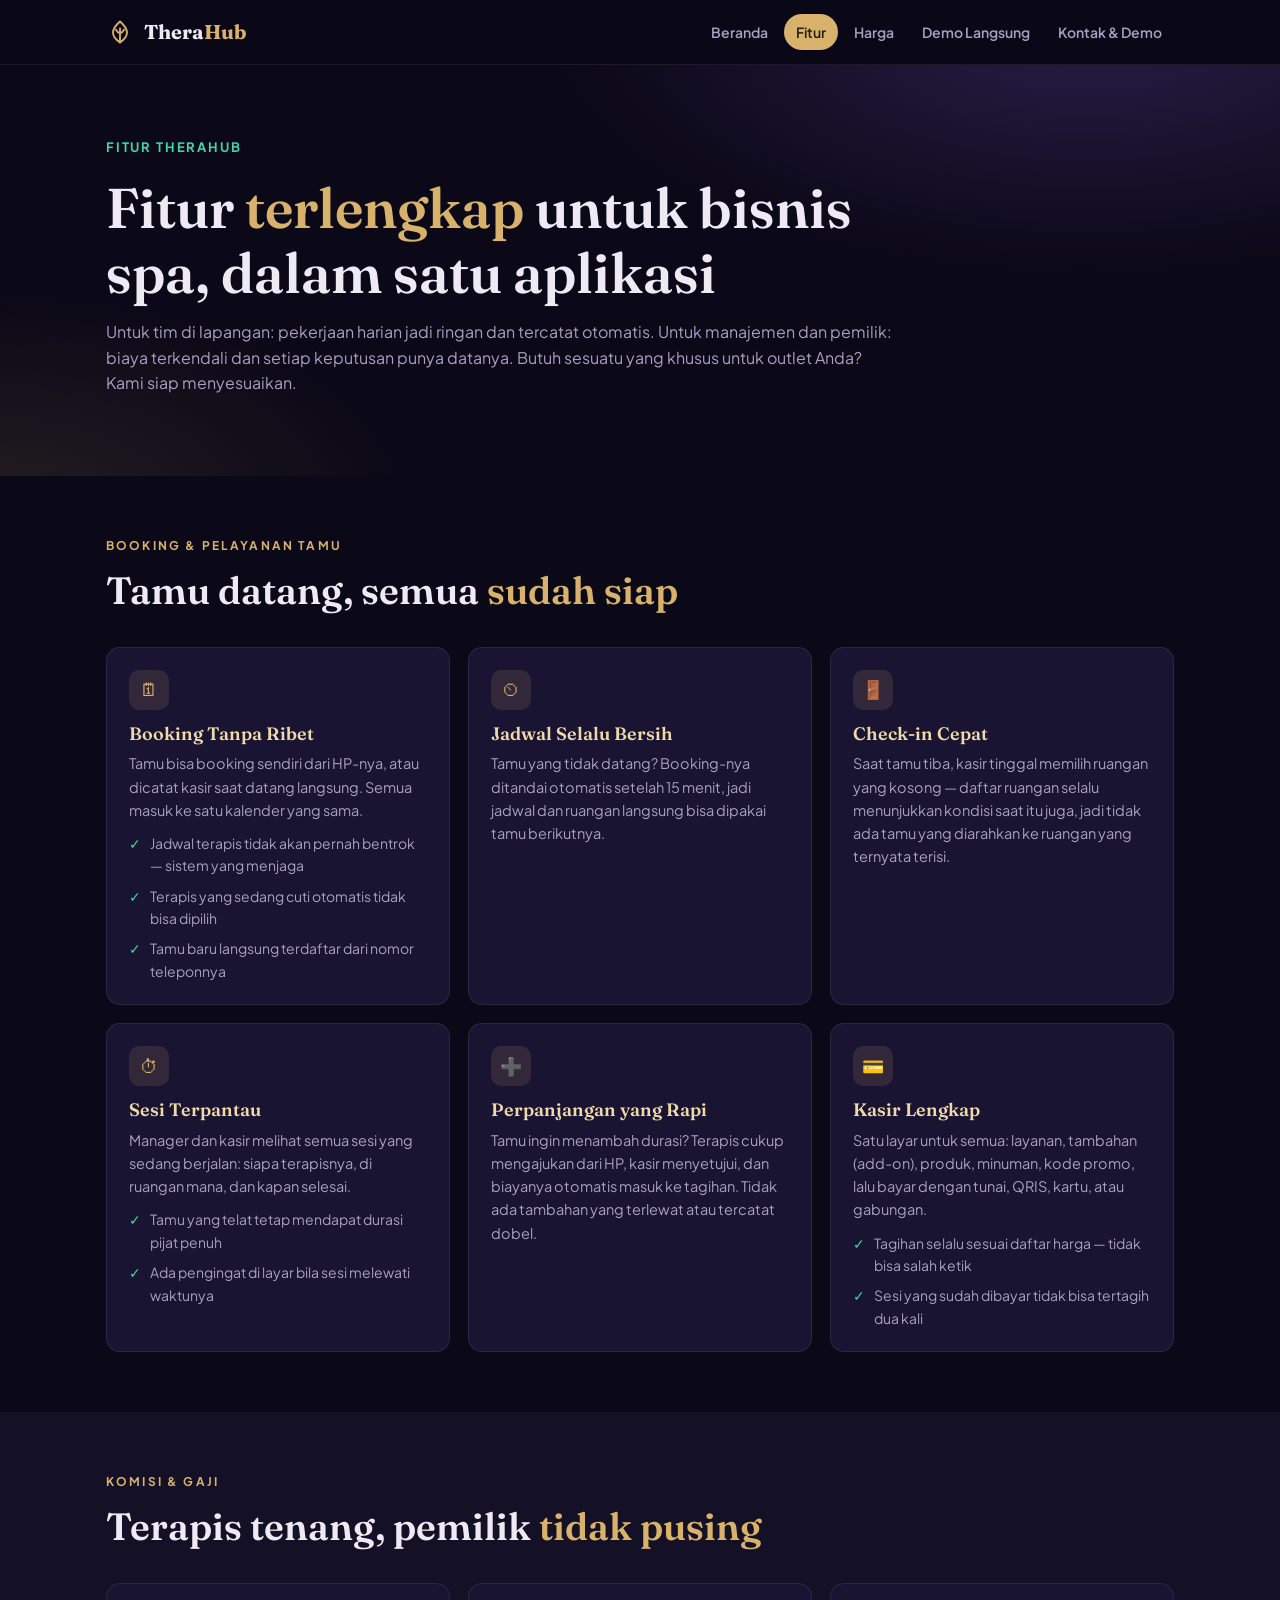
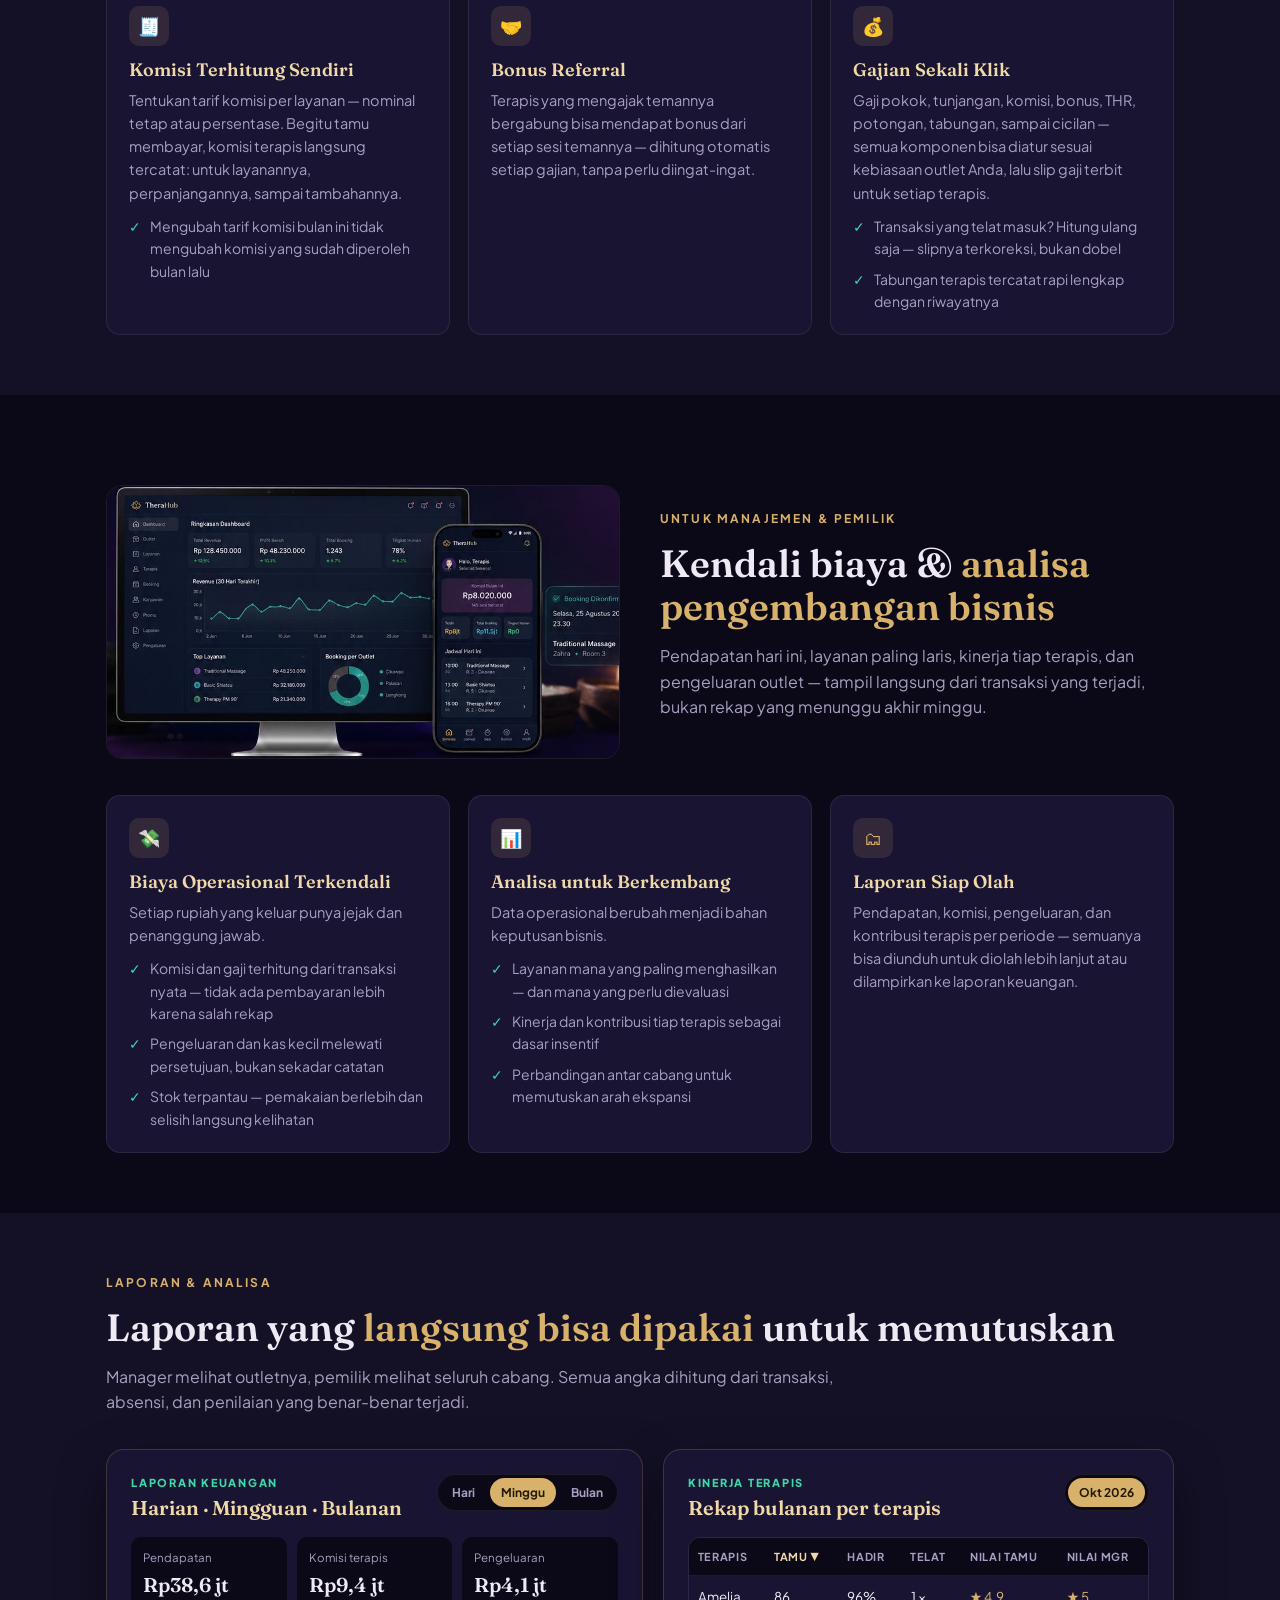
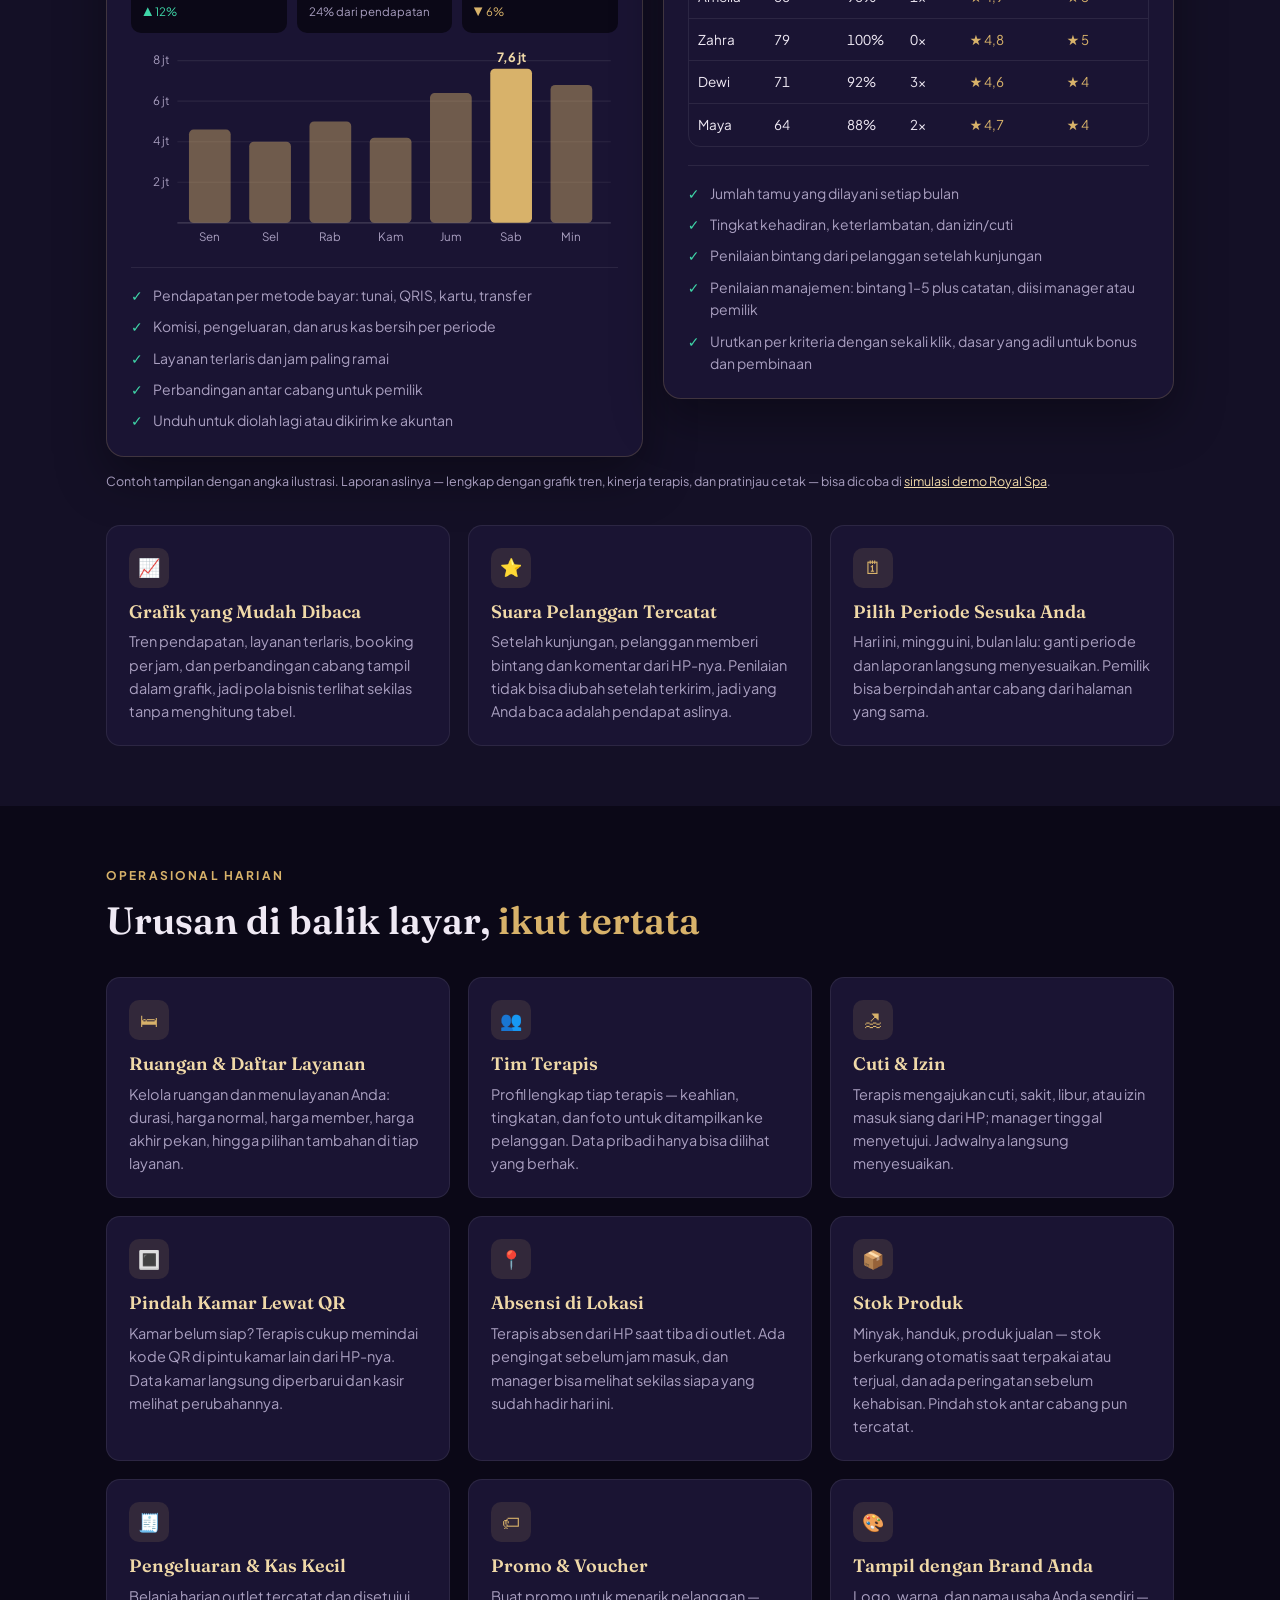
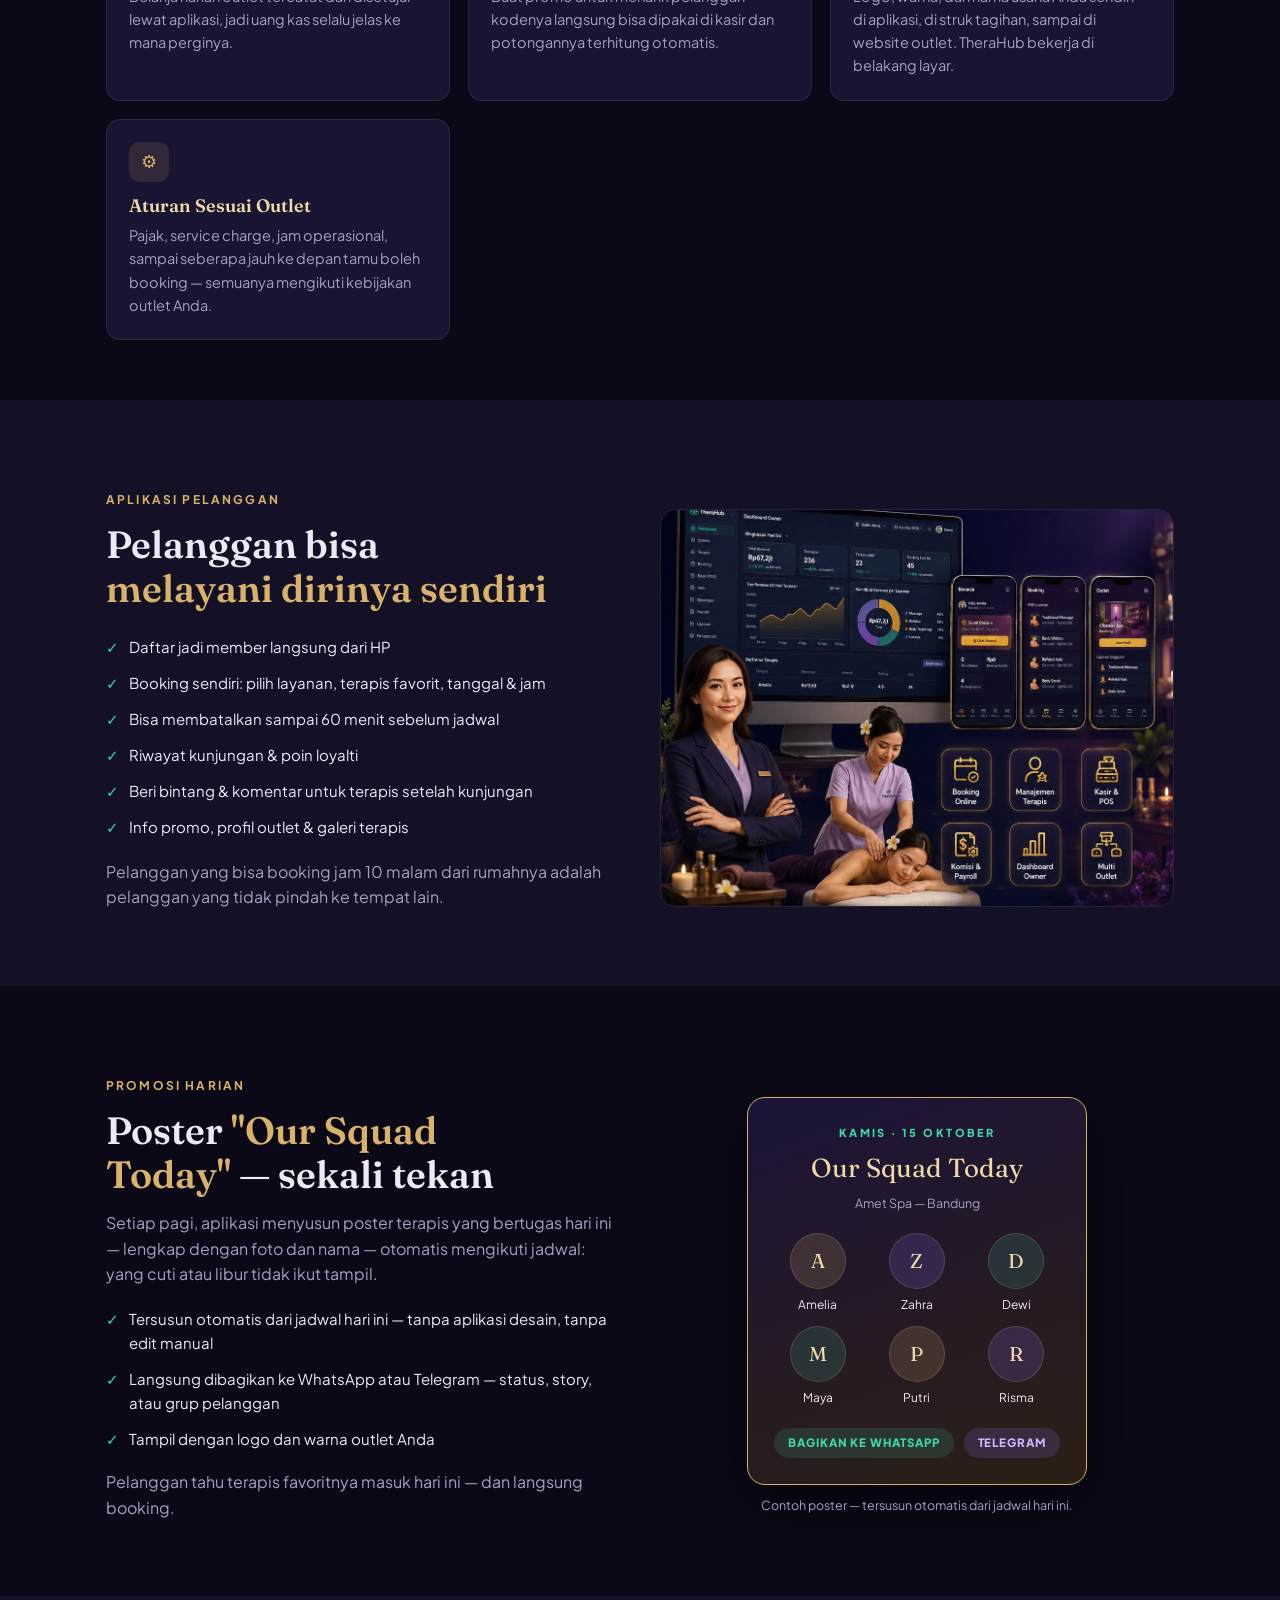
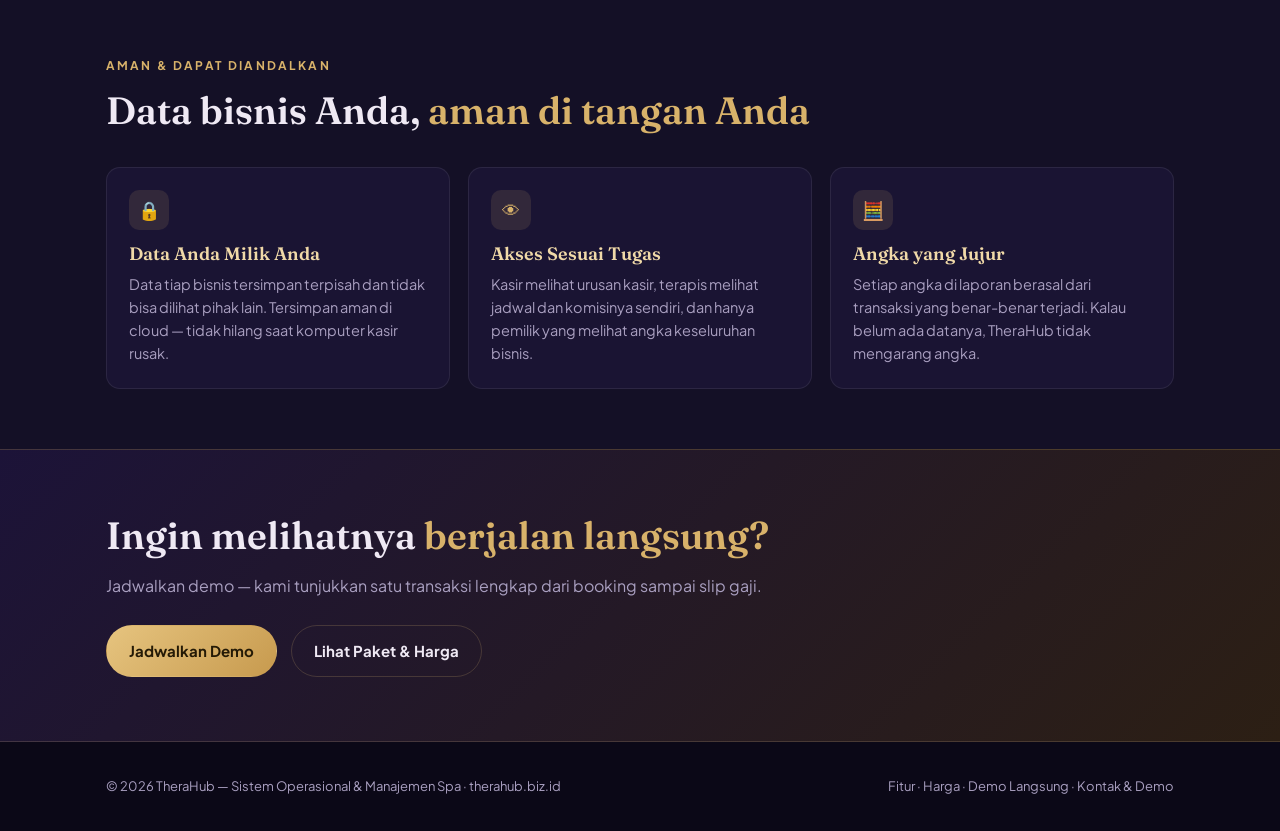
==== commit fa9e2953: "Harga & modul sesuai katalog 24 Okt, payroll di Starter, promo November, fitur terlengkap" ====
--- a/fitur.html
+++ b/fitur.html
@@ -13,14 +13,14 @@
 <meta property="og:title" content="Fitur TheraHub — Semua Kebutuhan Outlet Spa">
 <meta property="og:description" content="Booking, kasir, komisi & gaji terapis, laporan bisnis, stok, dan poster Our Squad Today — dalam satu aplikasi.">
 <meta property="og:url" content="https://www.therahub.biz.id/fitur.html">
-<meta property="og:image" content="https://www.therahub.biz.id/img/og.jpg">
+<meta property="og:image" content="https://www.therahub.biz.id/img/og-v2.jpg">
 <meta property="og:image:width" content="1200">
 <meta property="og:image:height" content="630">
 <meta property="og:image:alt" content="TheraHub — dashboard dan aplikasi spa dengan terapis dan tamu">
 <meta name="twitter:card" content="summary_large_image">
 <meta name="twitter:title" content="Fitur TheraHub — Semua Kebutuhan Outlet Spa">
 <meta name="twitter:description" content="Booking, kasir, komisi & gaji terapis, laporan bisnis, stok, dan poster Our Squad Today — dalam satu aplikasi.">
-<meta name="twitter:image" content="https://www.therahub.biz.id/img/og.jpg">
+<meta name="twitter:image" content="https://www.therahub.biz.id/img/og-v2.jpg">
 <meta name="theme-color" content="#0b0817">
 <!-- og:end -->
 <link rel="stylesheet" href="https://fonts.googleapis.com/css2?family=Fraunces:opsz,wght@9..144,400;9..144,600;9..144,700&family=Plus+Jakarta+Sans:wght@400;500;600;700;800&display=swap">
@@ -41,8 +41,8 @@
 
 <header class="hero band"><div class="in">
   <div class="tag">Fitur TheraHub</div>
-  <h1>Semua kebutuhan outlet Anda, <em>dalam satu aplikasi</em></h1>
-  <p class="lead">Untuk tim di lapangan: pekerjaan harian jadi ringan dan tercatat otomatis. Untuk manajemen dan pemilik: biaya terkendali dan setiap keputusan pengembangan bisnis punya datanya.</p>
+  <h1>Fitur <em>terlengkap</em> untuk bisnis spa, dalam satu aplikasi</h1>
+  <p class="lead">Untuk tim di lapangan: pekerjaan harian jadi ringan dan tercatat otomatis. Untuk manajemen dan pemilik: biaya terkendali dan setiap keputusan punya datanya. Butuh sesuatu yang khusus untuk outlet Anda? Kami siap menyesuaikan.</p>
 </div></header>
 
 <section class="band"><div class="in">
--- a/styles.css
+++ b/styles.css
@@ -283,3 +283,30 @@
 
 /* Lompat ke #demo-langsung / #laporan tidak tertutup nav yang menempel (2026-10-23) */
 section[id]{scroll-margin-top:84px}
+
+/* Matriks modul paket */
+.mx-wrap{overflow-x:auto;margin-top:30px;border:1px solid var(--line);border-radius:16px;background:var(--card)}
+.mx{width:100%;border-collapse:collapse;font-size:14px;min-width:560px}
+.mx thead th{position:sticky;top:0;background:var(--card-2);font-family:var(--display);font-size:17px;font-weight:600;color:var(--fg);padding:16px 14px;text-align:center;border-bottom:1px solid var(--line)}
+.mx thead th:first-child{text-align:left;font-family:var(--body);font-size:12px;letter-spacing:.12em;text-transform:uppercase;color:var(--muted)}
+.mx thead th.hot{color:var(--gold-soft)}
+.mx tbody th{text-align:left;font-weight:500;color:var(--fg);padding:11px 14px}
+.mx td{text-align:center;padding:11px 10px;color:var(--muted);white-space:nowrap}
+.mx td:nth-child(3){background:rgba(216,178,106,.05)}
+.mx tbody tr+tr th,.mx tbody tr+tr td{border-top:1px solid var(--line-soft)}
+.mx tr.grp th{font-size:11.5px;letter-spacing:.14em;text-transform:uppercase;color:var(--teal);font-weight:800;padding-top:20px;background:var(--bg-2)}
+.mx .ck{color:var(--teal);font-weight:800;font-size:16px}
+.mx .no{color:rgba(255,255,255,.22)}
+@media (max-width:720px){ .mx{font-size:13px} .mx thead th{font-size:14px;padding:12px 8px} .mx tbody th{padding:10px 10px} }
+
+/* Keunggulan: fitur terlengkap */
+.best{background:radial-gradient(800px 360px at 100% 0%, rgba(216,178,106,.10), transparent 60%), var(--bg)}
+.best-grid{display:grid;grid-template-columns:1.25fr 1fr;gap:40px;align-items:center}
+.best-stats{display:grid;grid-template-columns:1fr 1fr;gap:14px}
+.best-stats div{background:var(--card);border:1px solid var(--line);border-radius:14px;padding:20px;min-width:0}
+.best-stats b{display:block;font-family:var(--display);font-size:34px;font-weight:600;color:var(--gold-soft);line-height:1}
+.best-stats span{display:block;font-size:13.5px;color:var(--muted);margin-top:8px}
+@media (max-width:860px){ .best-grid{grid-template-columns:1fr;gap:26px} }
+@media (max-width:720px){ .best-stats{gap:10px} .best-stats div{padding:16px} .best-stats b{font-size:28px} }
+.oct ul li{display:block;position:relative;padding-left:24px}
+.oct ul li::before{position:absolute;left:0;top:0}
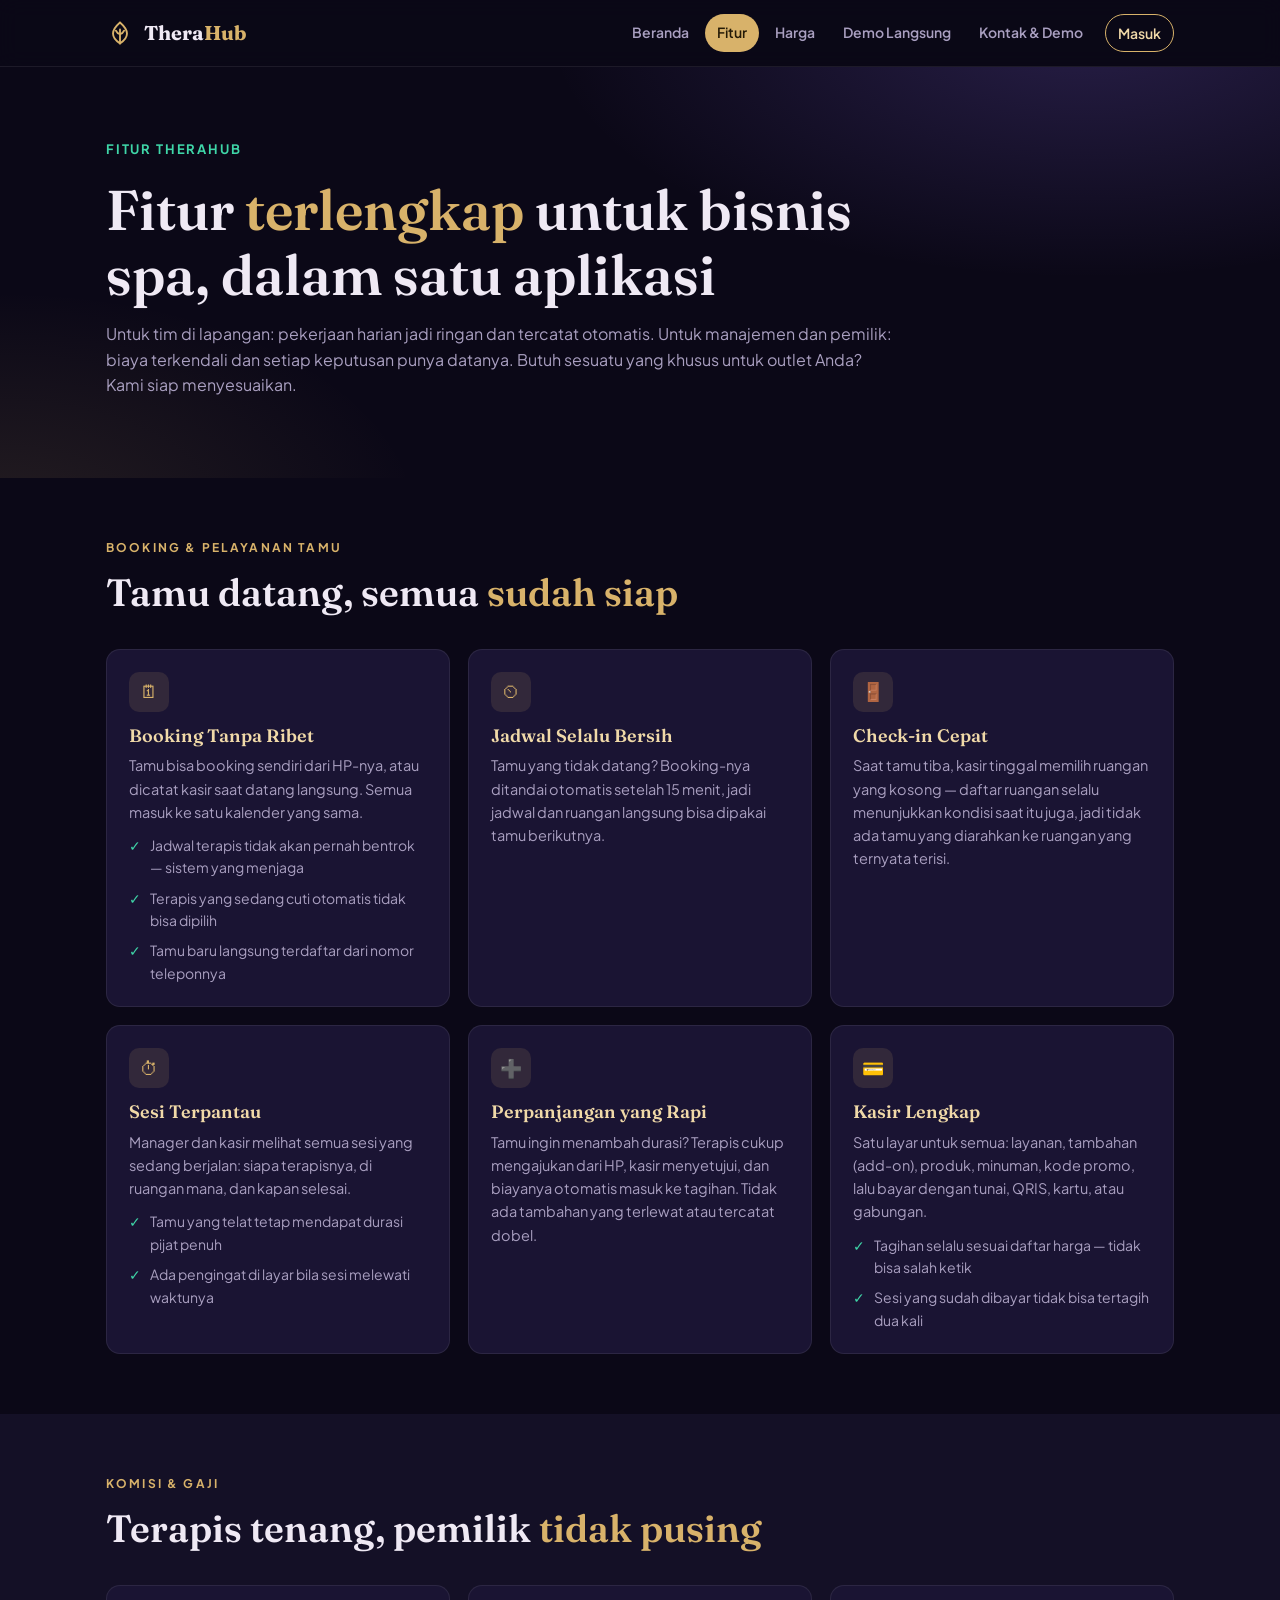
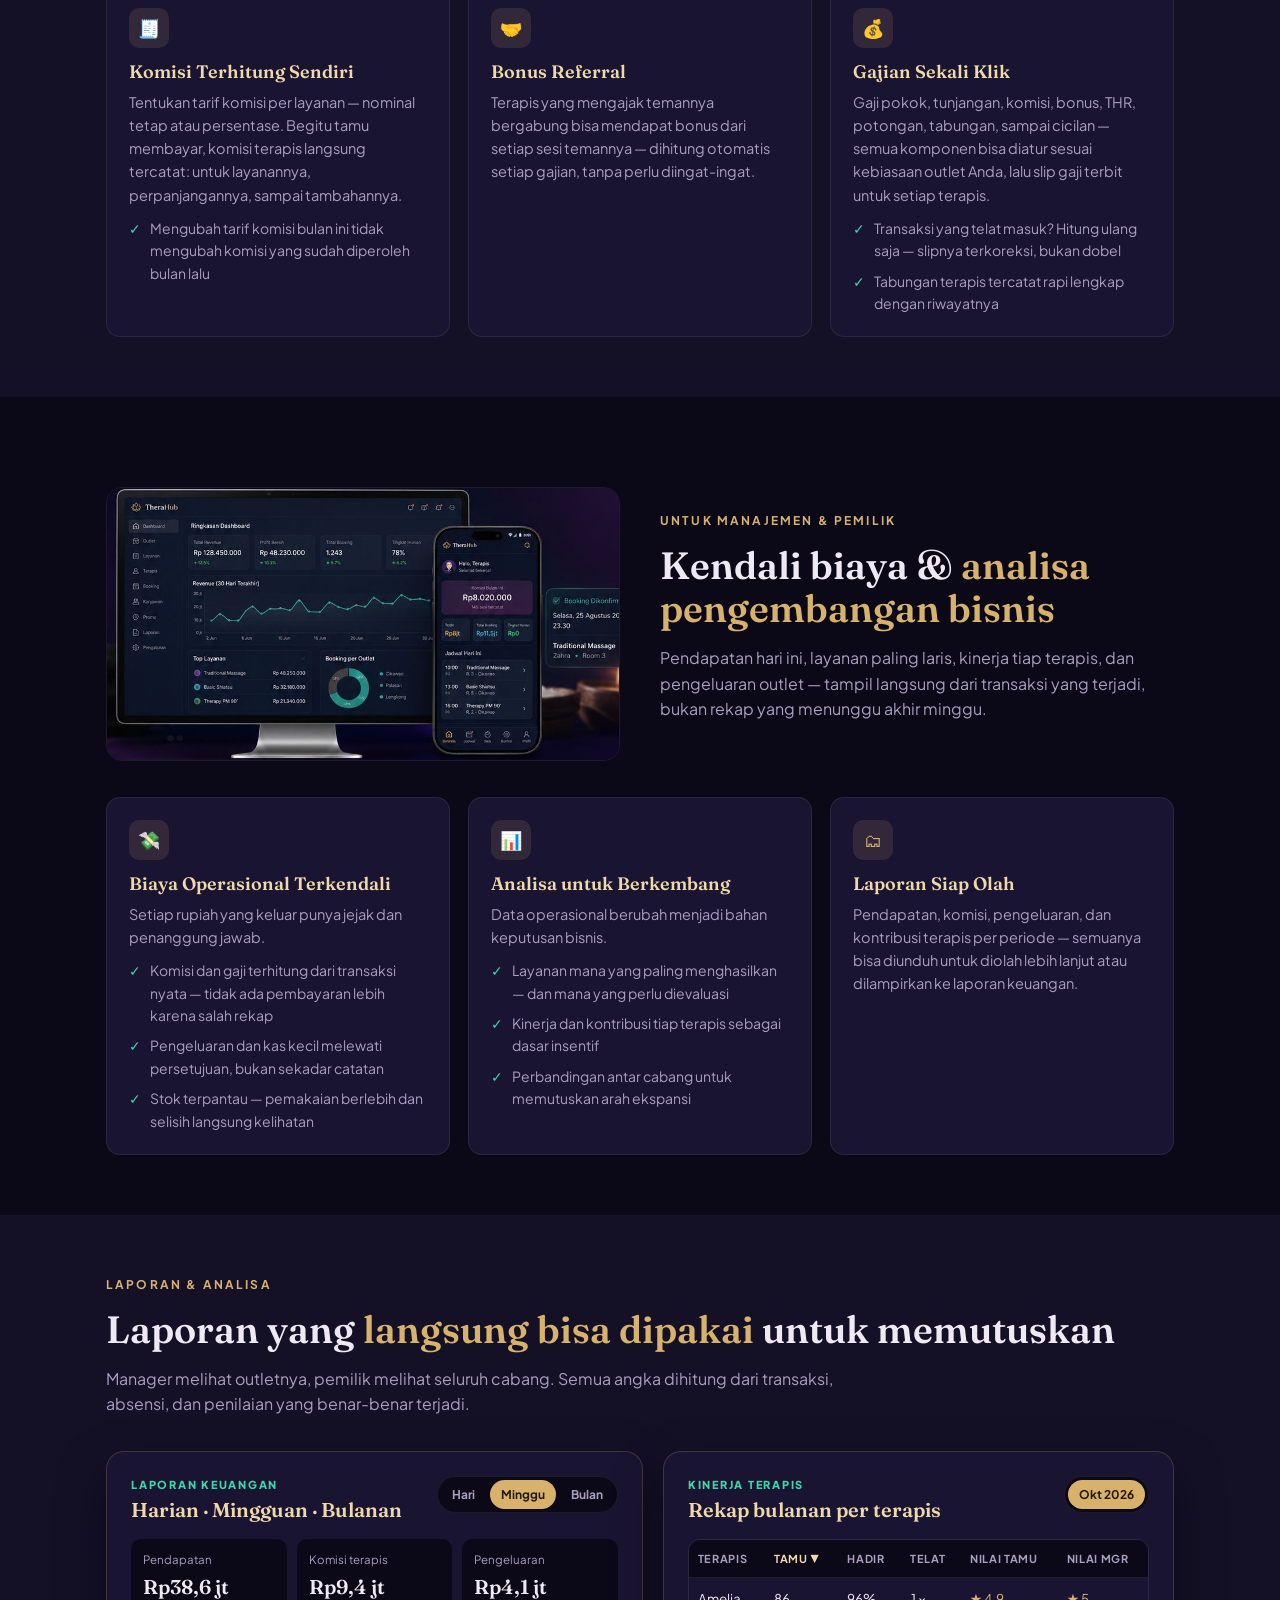
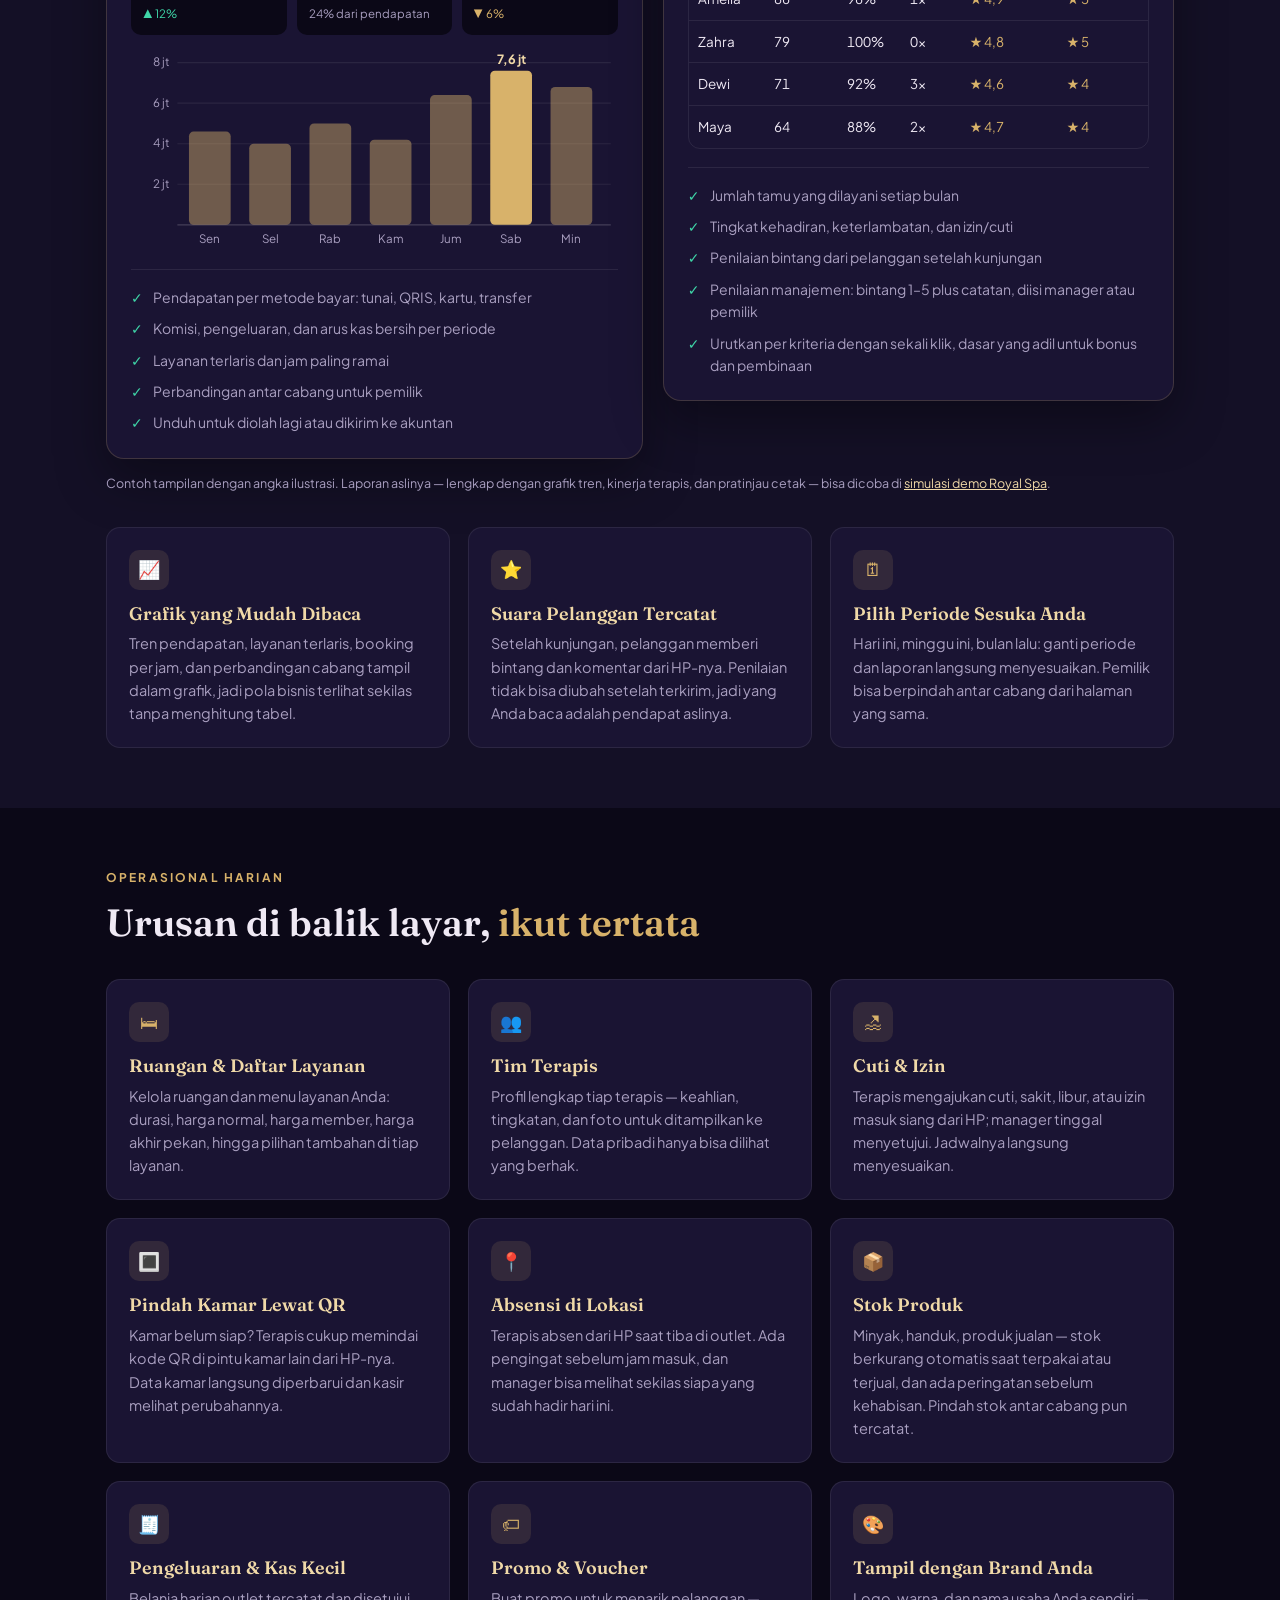
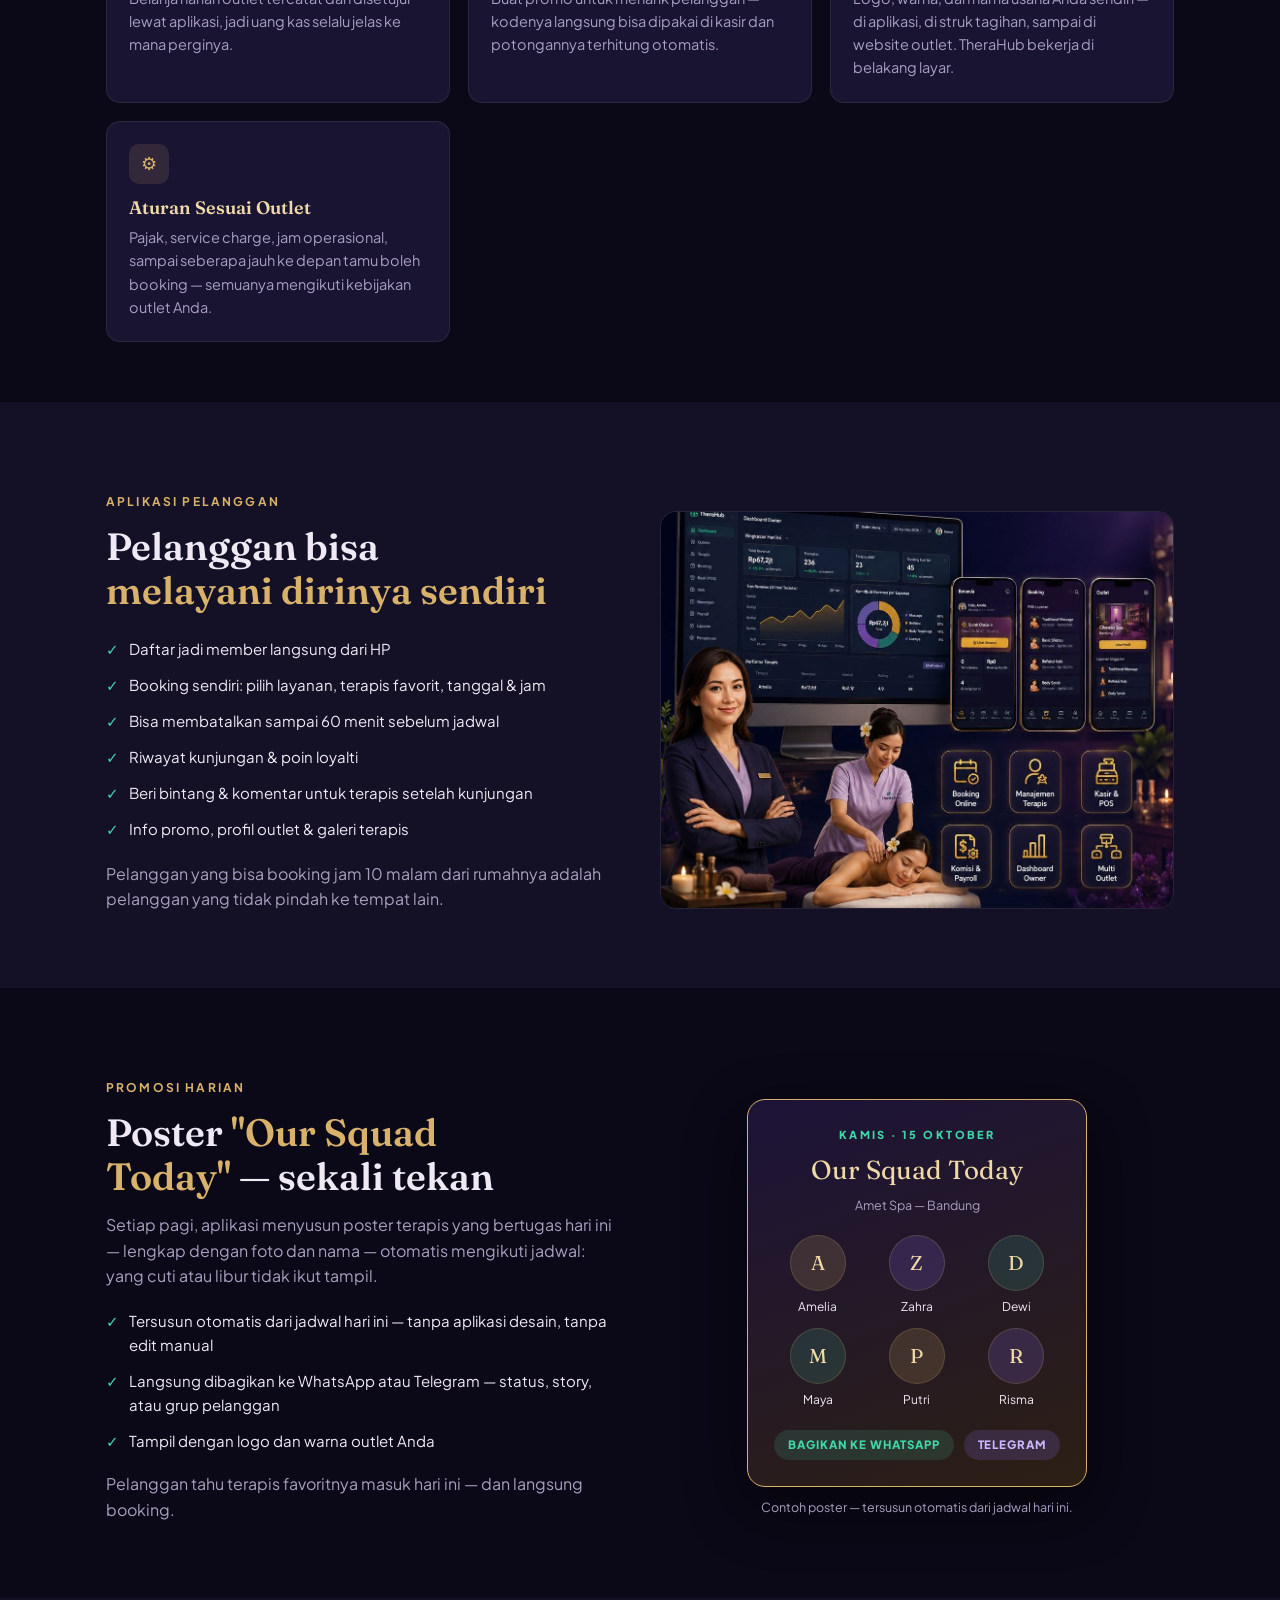
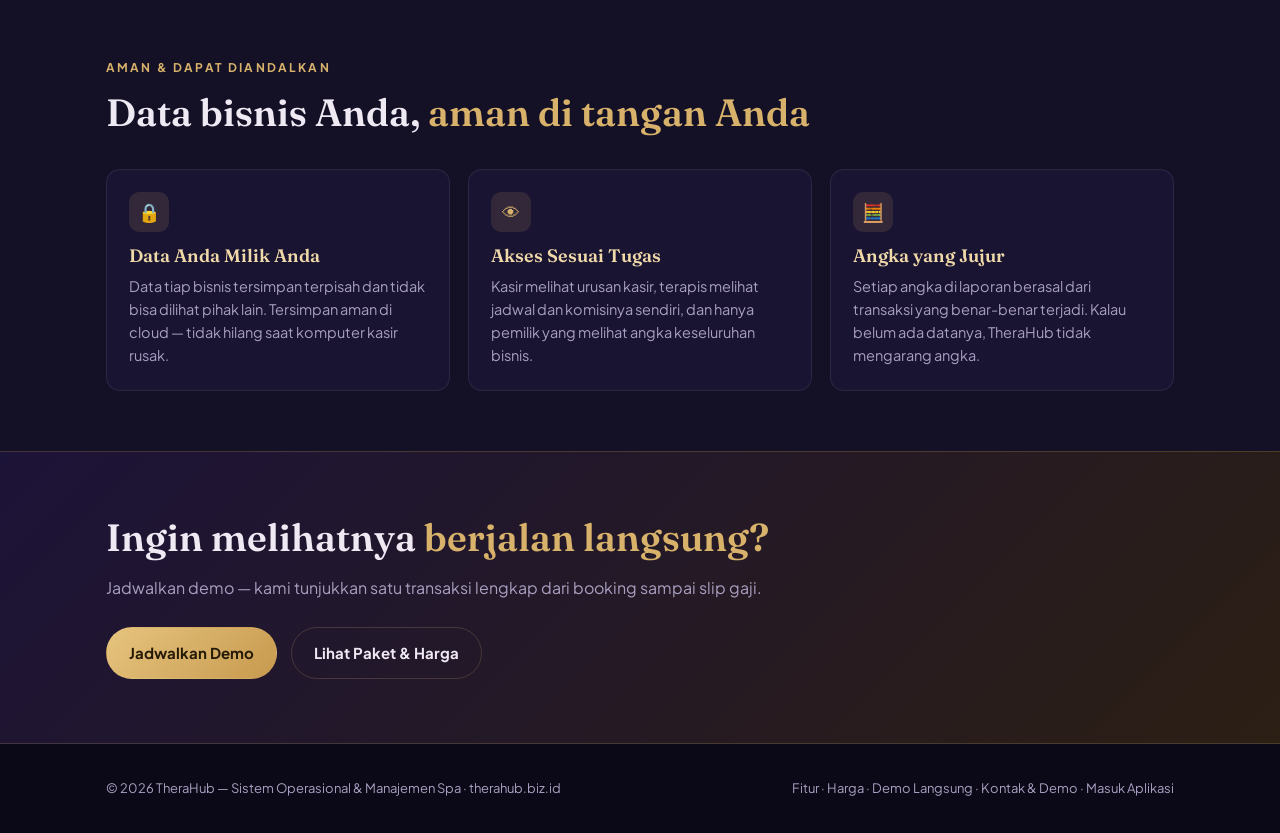
==== commit a5fcc252: "Tambah tombol Masuk aplikasi" ====
--- a/fitur.html
+++ b/fitur.html
@@ -36,6 +36,7 @@
     <a href="harga.html">Harga</a>
     <a href="kontak.html#demo-langsung">Demo Langsung</a>
     <a href="kontak.html">Kontak &amp; Demo</a>
+    <a class="nav-login" href="https://app.therahub.biz.id/login" rel="noopener">Masuk</a>
   </span>
 </div></nav>
 
@@ -307,7 +308,7 @@
 
 <footer class="site band"><div class="in">
   <span>© 2026 TheraHub — Sistem Operasional &amp; Manajemen Spa · therahub.biz.id</span>
-  <span><a href="fitur.html">Fitur</a> · <a href="harga.html">Harga</a> · <a href="kontak.html#demo-langsung">Demo Langsung</a> · <a href="kontak.html">Kontak &amp; Demo</a></span>
+  <span><a href="fitur.html">Fitur</a> · <a href="harga.html">Harga</a> · <a href="kontak.html#demo-langsung">Demo Langsung</a> · <a href="kontak.html">Kontak &amp; Demo</a> · <a href="https://app.therahub.biz.id/login" rel="noopener">Masuk Aplikasi</a></span>
 </div></footer>
 
 <script src="site.js"></script>
--- a/styles.css
+++ b/styles.css
@@ -310,3 +310,12 @@
 @media (max-width:720px){ .best-stats{gap:10px} .best-stats div{padding:16px} .best-stats b{font-size:28px} }
 .oct ul li{display:block;position:relative;padding-left:24px}
 .oct ul li::before{position:absolute;left:0;top:0}
+
+/* Tombol Masuk aplikasi di menu */
+nav.site .links a.nav-login{border:1px solid var(--gold);color:var(--gold-soft);margin-left:6px}
+nav.site .links a.nav-login:hover{background:var(--gold);color:#241a06}
+@media (max-width:720px){ nav.site .links a.nav-login{margin-left:0;border-color:var(--gold)} }
+@media (max-width:720px){
+  nav.site .in{position:relative}
+  nav.site .links a.nav-login{position:absolute;top:calc(12px + 2px);right:max(16px, env(safe-area-inset-right,0px));padding:6px 16px}
+}
